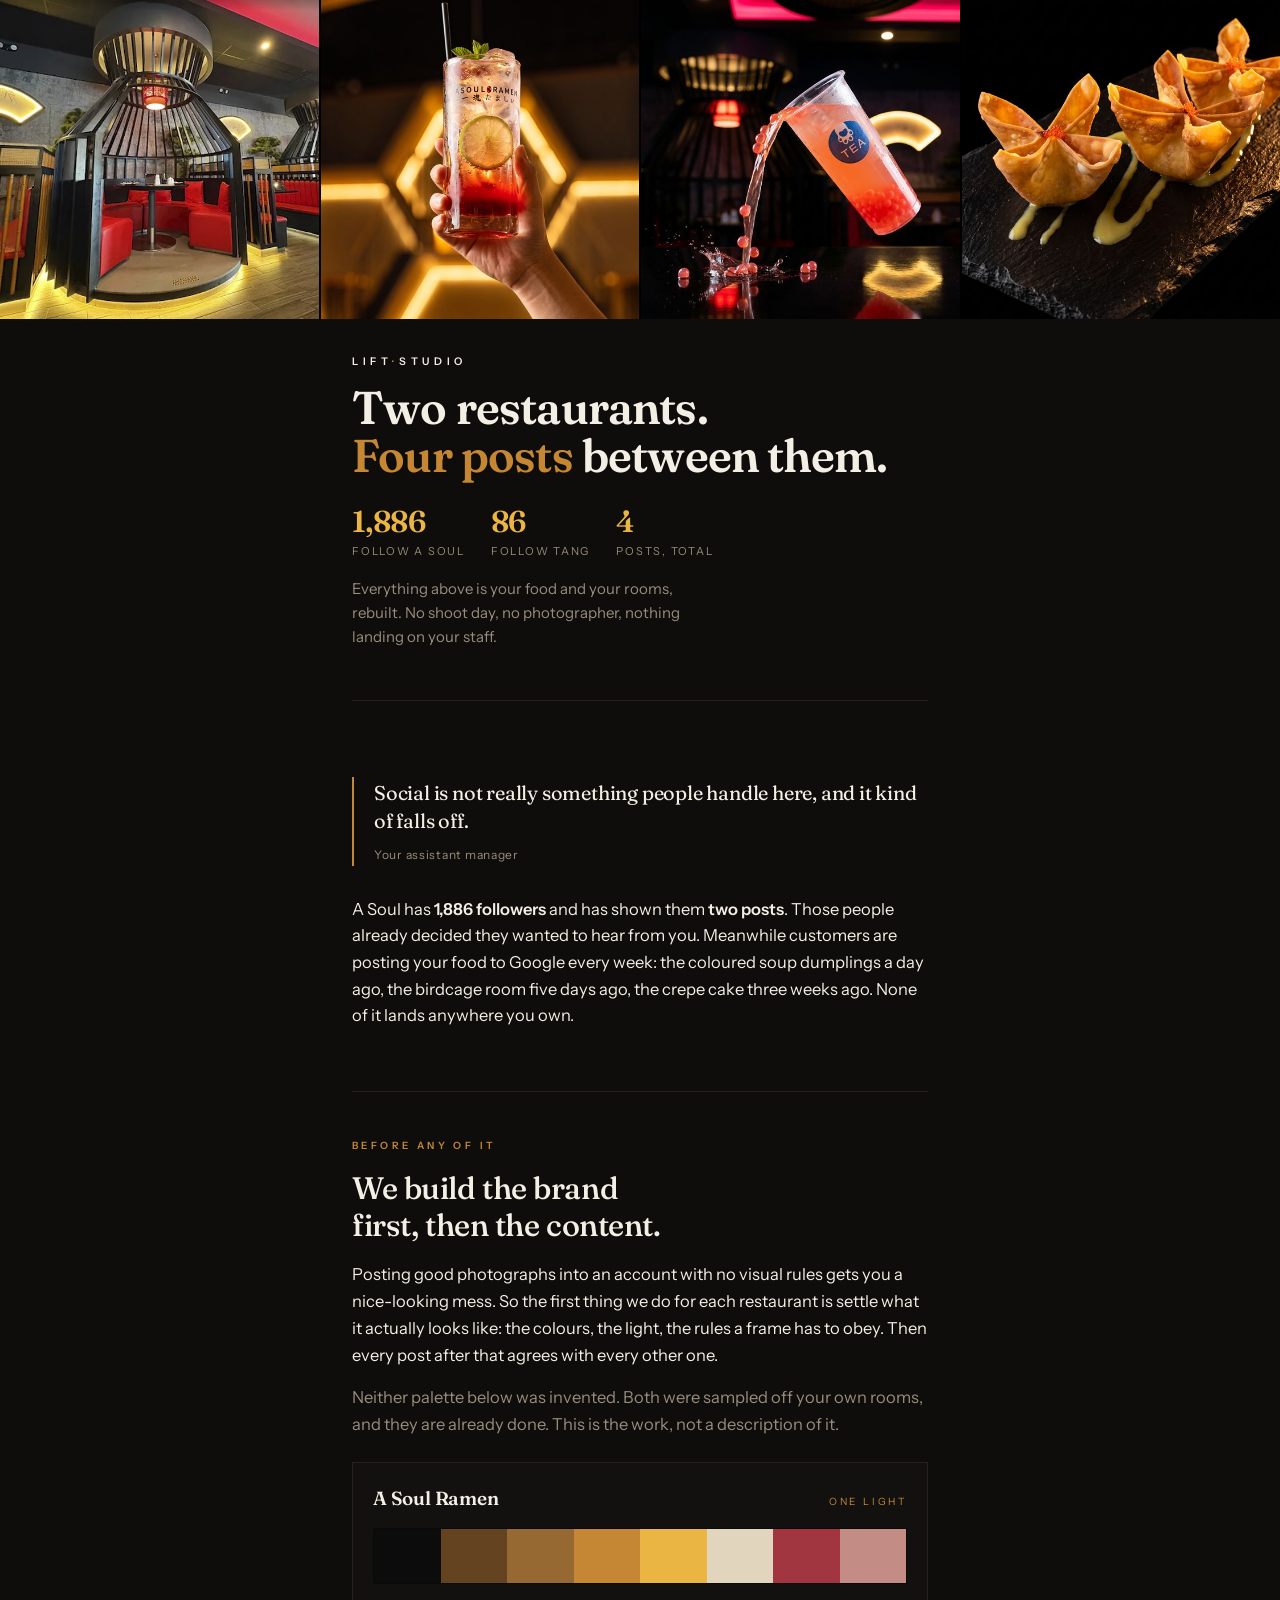
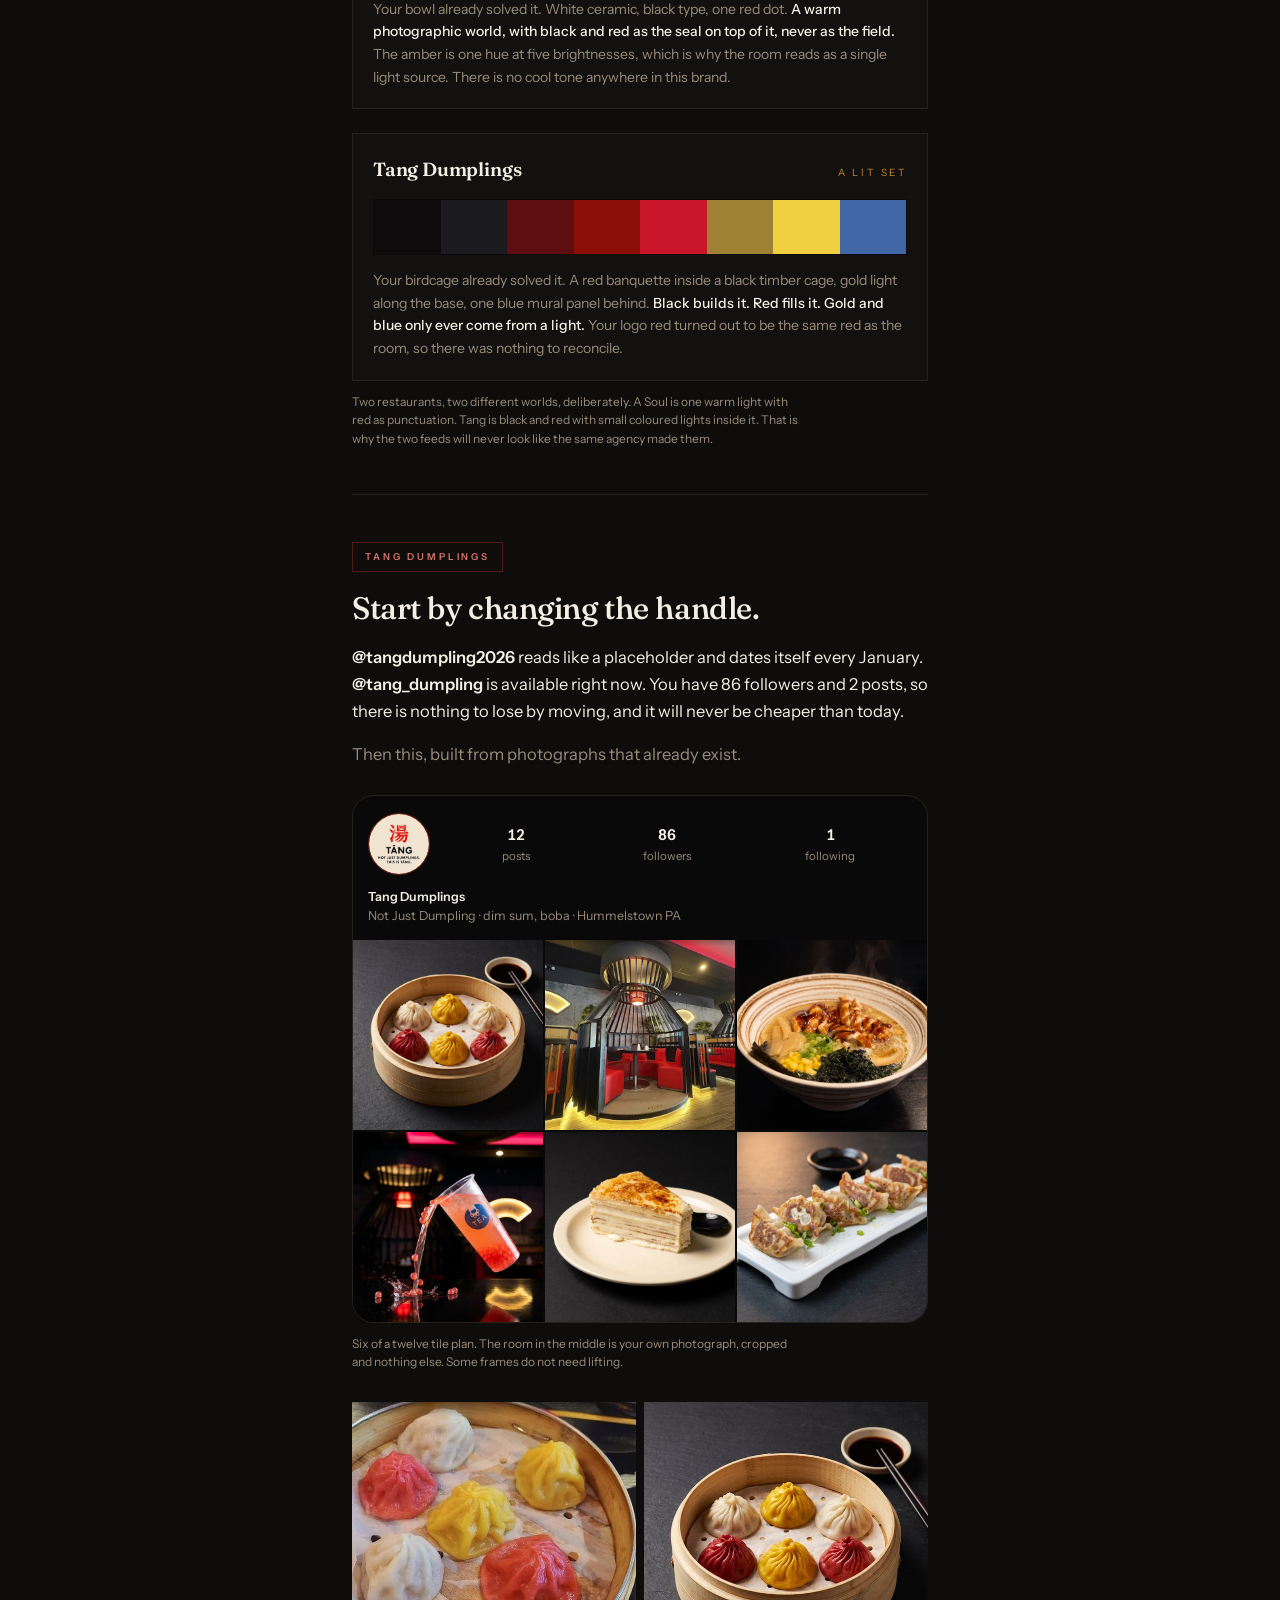
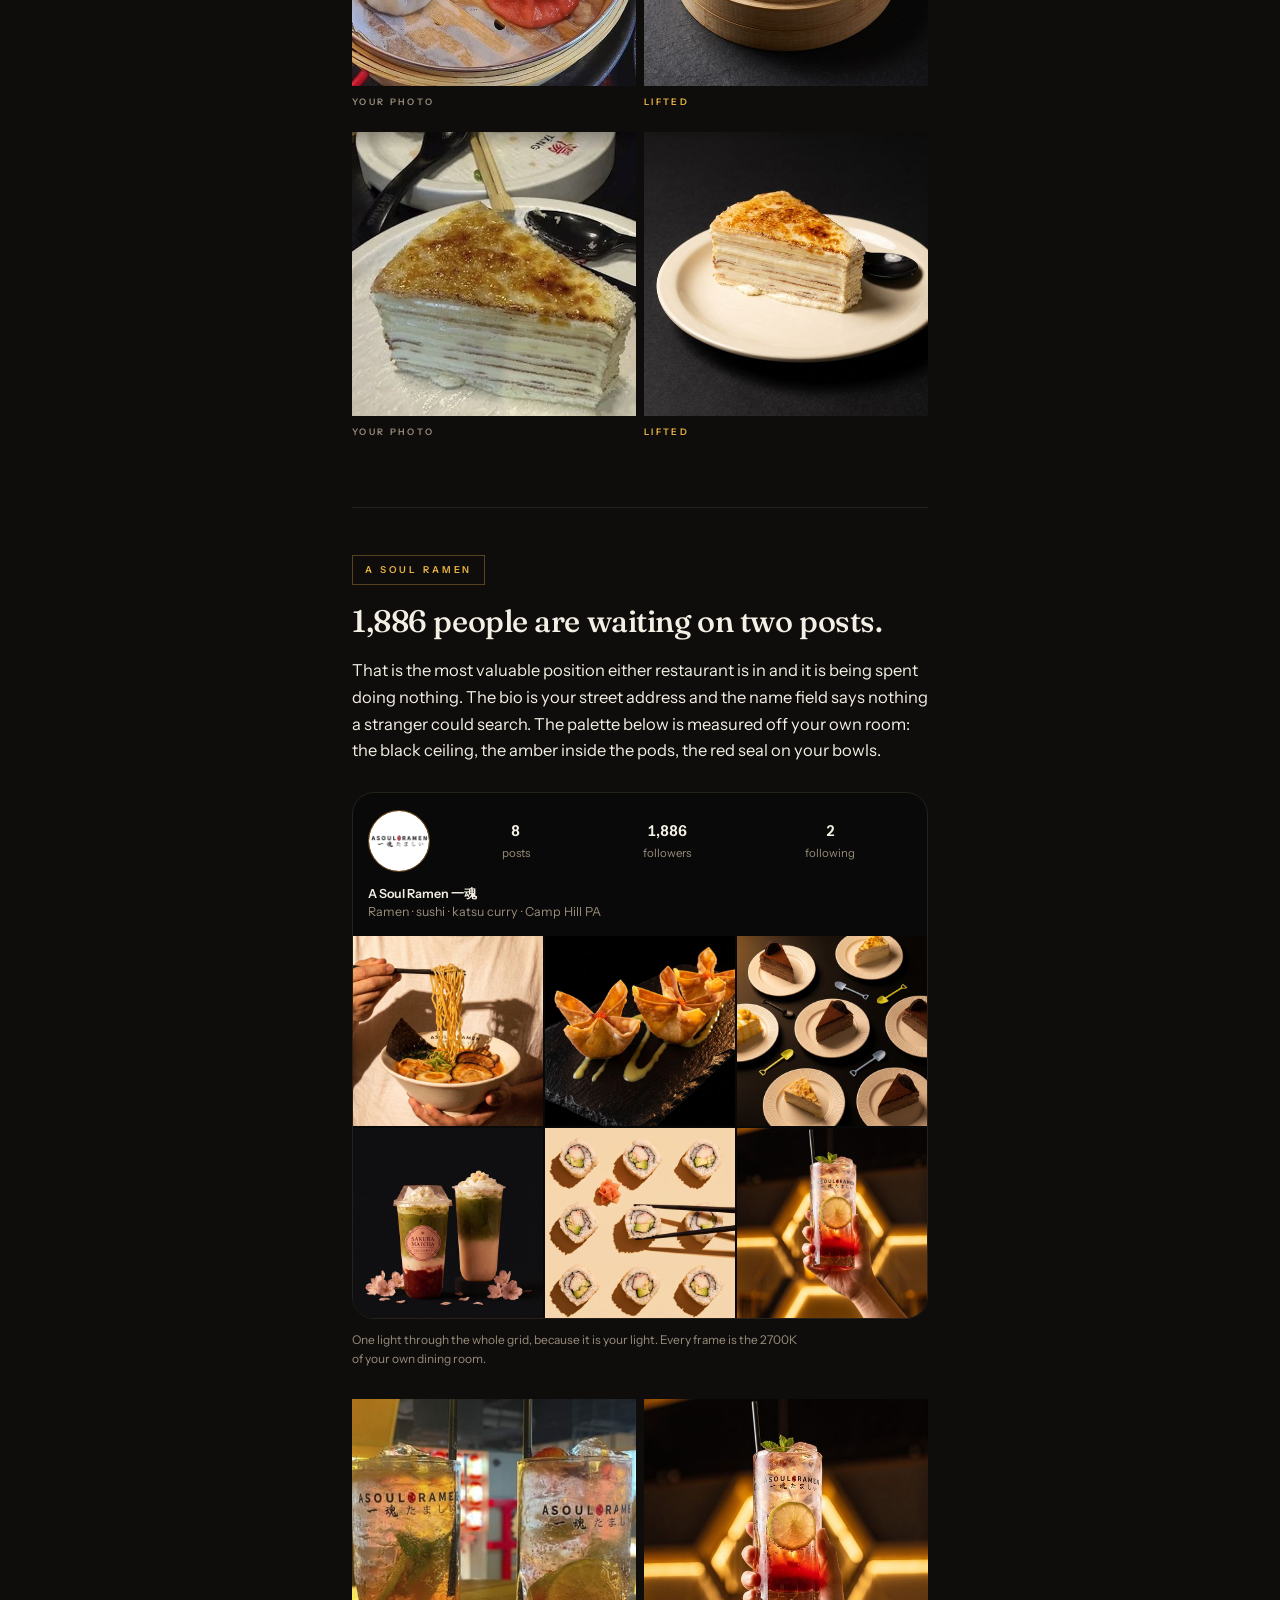
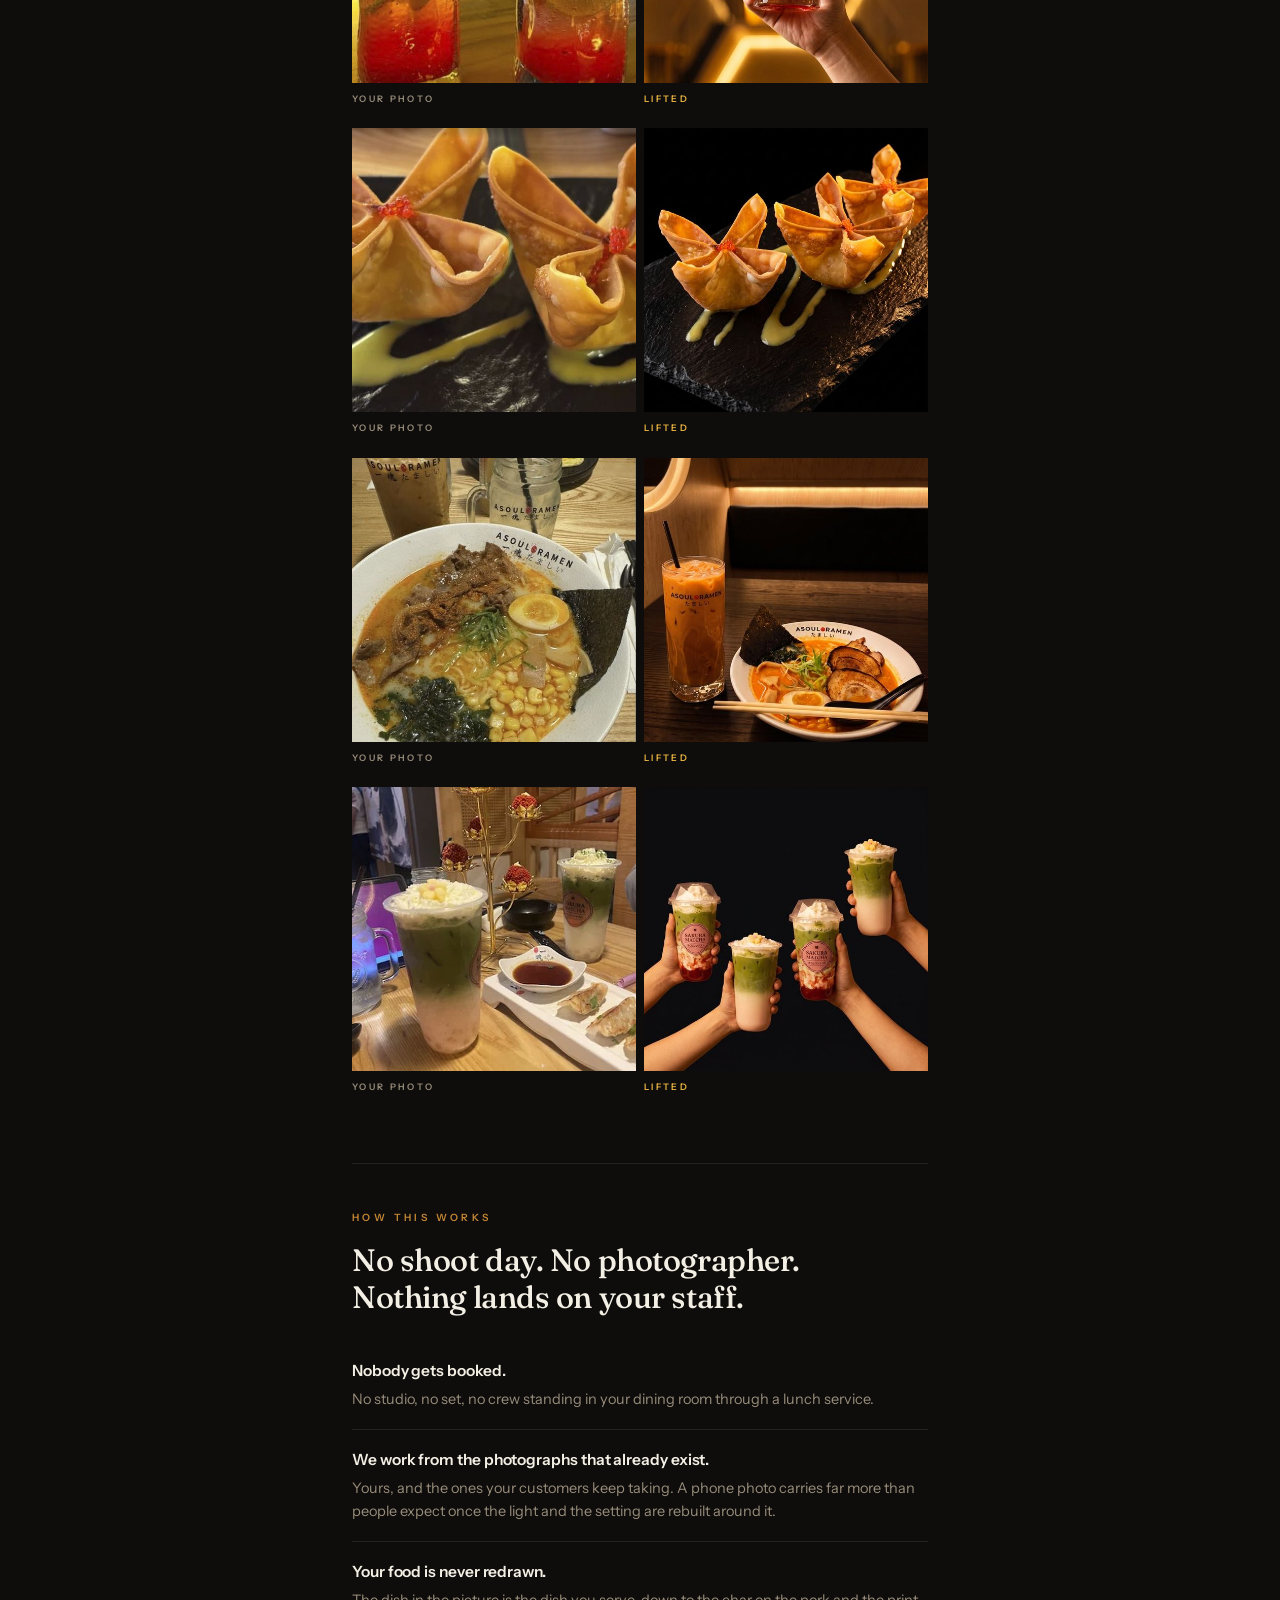
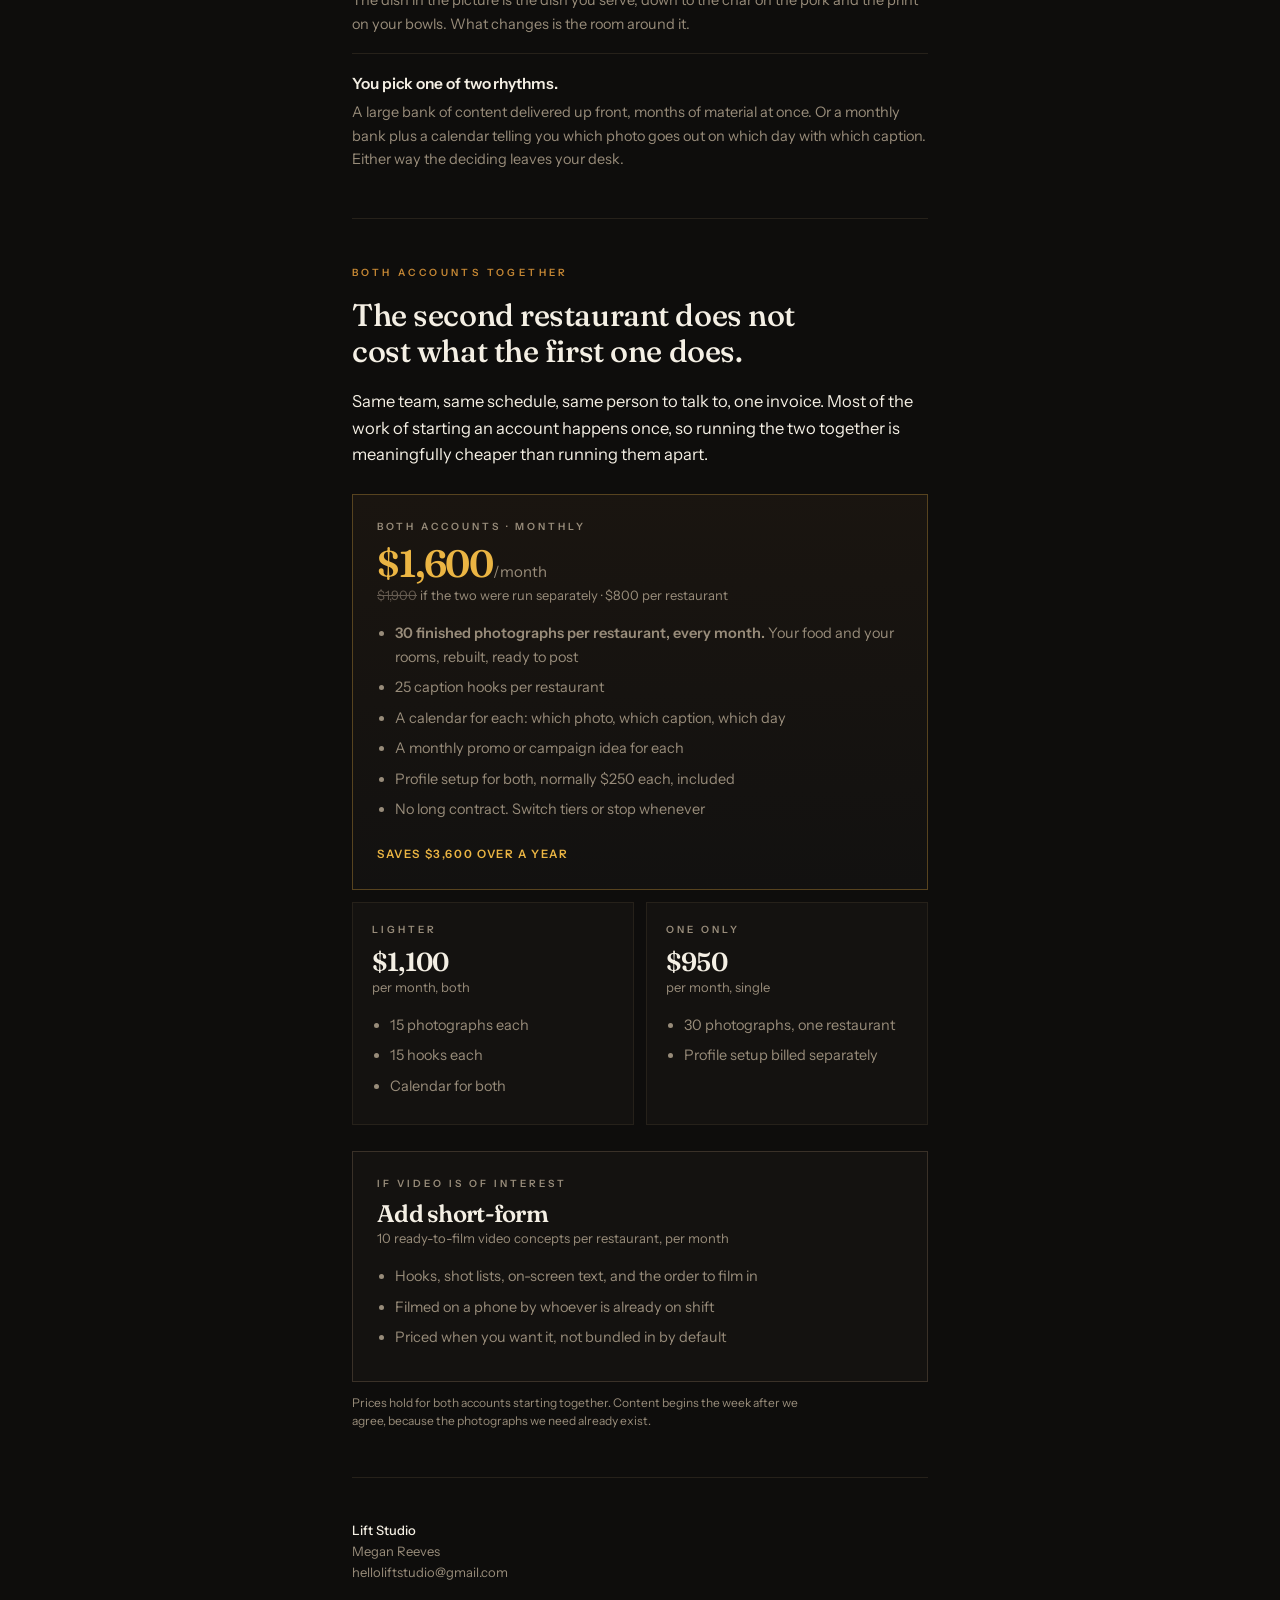
==== site-live/tang-asoul/index.html @ 0016e1ea "Tang + A Soul proposal reconciled: three image defects re-fixed from source, real A Soul lockup, sta" ====
<!doctype html>
<html lang="en">
<head>
<meta charset="utf-8">
<meta name="viewport" content="width=device-width, initial-scale=1">
<meta name="robots" content="noindex, nofollow">
<title>Tang and A Soul</title>
<link rel="preconnect" href="https://fonts.googleapis.com">
<link rel="preconnect" href="https://fonts.gstatic.com" crossorigin>
<link rel="stylesheet" href="https://fonts.googleapis.com/css2?family=Fraunces:opsz,wght,SOFT@9..144,300..800,0..100&family=Instrument+Sans:wght@400;500;600&display=swap">
<style>
  :root{
    --ink:#0E0D0C; --slab:#141210; --paper:#F4EFE4; --mute:#988C7A;
    --amber:#C58734; --seam:#EBB543; --tang:#C0362C; --edge:#26211A;
    --serif:"Fraunces",Georgia,"Times New Roman",serif;
    --sans:"Instrument Sans",-apple-system,BlinkMacSystemFont,"Helvetica Neue",Arial,sans-serif;
  }
  *{box-sizing:border-box}
  body{margin:0;background:var(--ink);color:var(--paper);
       font-family:var(--sans);font-size:16.5px;line-height:1.62;
       -webkit-font-smoothing:antialiased;text-rendering:optimizeLegibility}
  .wrap{max-width:620px;margin:0 auto;padding:0 22px 96px}
  .hero{margin-bottom:0}
  p{margin:0 0 16px;max-width:62ch}
  b{font-weight:600}
  img{display:block;max-width:100%}

  .hero{width:100%;background:#000}
  .hstrip{display:grid;grid-template-columns:repeat(4,1fr);gap:2px}
  .hstrip img{width:100%;aspect-ratio:1;object-fit:cover;display:block}
  @media (max-width:520px){.hstrip{grid-template-columns:repeat(2,1fr)}}
  .hooknums{display:flex;gap:26px;margin:26px 0 4px;flex-wrap:wrap}
  .hooknums div{display:flex;flex-direction:column}
  .hooknums b{font-family:var(--serif);font-weight:600;font-size:30px;letter-spacing:-.02em;
              color:var(--seam);line-height:1;font-variant-numeric:tabular-nums}
  .hooknums span{font-size:11px;letter-spacing:.16em;text-transform:uppercase;color:var(--mute);margin-top:6px}
  .mast{padding:34px 0 34px;border-bottom:1px solid var(--edge)}
  .mark{font-family:var(--sans);font-size:10.5px;font-weight:600;letter-spacing:.44em;
        text-transform:uppercase;color:var(--paper)}
  .mark i{font-style:normal;color:var(--amber)}
  .kicker{margin-top:30px;font-size:10px;font-weight:500;letter-spacing:.34em;
          text-transform:uppercase;color:var(--mute)}
  h1{font-family:var(--serif);font-optical-sizing:auto;font-weight:600;
     font-variation-settings:"SOFT" 28;font-size:clamp(34px,9vw,46px);line-height:1.06;
     letter-spacing:-.018em;margin:14px 0 0;text-wrap:balance}
  h1 em{font-style:normal;color:var(--amber)}
  .mast .sub{margin-top:16px;font-size:15px;color:var(--mute);max-width:34ch}

  section{padding:46px 0;border-bottom:1px solid var(--edge)}
  .eyebrow{font-size:10px;font-weight:600;letter-spacing:.34em;text-transform:uppercase;
           color:var(--amber);margin-bottom:16px}
  h2{font-family:var(--serif);font-optical-sizing:auto;font-weight:500;
     font-variation-settings:"SOFT" 24;font-size:clamp(25px,6.2vw,31px);line-height:1.18;
     letter-spacing:-.014em;margin:0 0 18px;text-wrap:balance}
  h3{font-family:var(--sans);font-size:15.5px;font-weight:600;margin:0 0 4px;letter-spacing:-.005em}
  .lede{color:var(--mute)}

  blockquote{margin:30px 0;padding:2px 0 2px 20px;border-left:2px solid var(--amber);
             font-family:var(--serif);font-weight:400;font-variation-settings:"SOFT" 40;
             font-size:20px;line-height:1.42;letter-spacing:-.01em}
  blockquote cite{display:block;margin-top:11px;font-family:var(--sans);font-style:normal;
                  font-size:12px;letter-spacing:.06em;color:var(--mute)}

  .ladder{margin:28px 0 8px;border-top:1px solid var(--edge)}
  .ladder li{display:flex;gap:16px;padding:12px 0;border-bottom:1px solid var(--edge);font-size:14.5px}
  .ladder{list-style:none;padding:0}
  .ladder time{flex:0 0 82px;color:var(--seam);font-size:12.5px;font-weight:600;letter-spacing:.05em;
               padding-top:3px;font-variant-numeric:tabular-nums}
  .ladder span{color:var(--mute)}
  .ladder span i{font-style:normal;color:var(--paper)}

  .badge{display:inline-block;font-size:9.5px;font-weight:600;letter-spacing:.3em;
         text-transform:uppercase;padding:6px 12px;border:1px solid var(--edge);
         color:var(--mute);margin-bottom:18px}
  .badge.t{border-color:#4E1A16;color:#D9776C}
  .badge.a{border-color:#57431F;color:var(--seam)}

  .phone{margin:28px 0 10px;background:#090909;border:1px solid var(--edge);
         border-radius:22px;overflow:hidden}
  .ph{display:flex;align-items:center;gap:15px;padding:17px 15px 11px}
  .av{width:62px;height:62px;border-radius:50%;flex:0 0 62px;display:flex;align-items:center;
      justify-content:center;font-size:7.5px;font-weight:600;letter-spacing:.14em;text-align:center;
      line-height:1.32;color:#F6EAD2;overflow:hidden}
  .av img{width:100%;height:100%;object-fit:cover;border-radius:50%}
  .av.a{background:radial-gradient(circle at 34% 28%,#C58734,#3A2510 76%);border:1px solid #6B4A22}
  .av.t{background:radial-gradient(circle at 34% 28%,#C0362C,#380C08 76%);border:1px solid #6D2019}
  .st{display:flex;flex:1;justify-content:space-around;text-align:center;font-size:11.5px;color:var(--mute)}
  .st b{display:block;color:var(--paper);font-size:15px;font-weight:600;font-variant-numeric:tabular-nums}
  .st .q{color:#4B4237}
  .phb{padding:2px 15px 15px;font-size:12.5px;line-height:1.46}
  .phb .n{font-weight:600}
  .phb .t{color:var(--mute)}
  .g{display:grid;grid-template-columns:repeat(3,1fr);gap:2px;background:#090909}
  .g img{width:100%;aspect-ratio:1;object-fit:cover}
  .cap{font-size:12px;color:var(--mute);margin:12px 0 0;line-height:1.55;max-width:56ch}

  .ba{margin:30px 0 4px}
  .ba .row{display:grid;grid-template-columns:1fr 1fr;gap:8px}
  .ba .row img{width:100%;aspect-ratio:1;object-fit:cover;background:#000}
  .ba .lbl{display:grid;grid-template-columns:1fr 1fr;gap:8px;margin:9px 0 22px}
  .ba .lbl span{font-size:9px;font-weight:600;letter-spacing:.26em;text-transform:uppercase;color:var(--mute)}
  .ba .lbl span.aft{color:var(--seam)}

  .how{list-style:none;padding:0;margin:26px 0 0}
  .how li{padding:17px 0;border-bottom:1px solid var(--edge)}
  .how li:last-child{border-bottom:0;padding-bottom:0}
  .how p{margin:5px 0 0;color:var(--mute);font-size:14.5px}

  .price{border:1px solid var(--edge);padding:24px;margin-top:26px;background:var(--slab)}
  .price.hero{border-color:#57431F;background:linear-gradient(178deg,#1A1510,#121110)}
  .price .nm{font-size:10px;font-weight:600;letter-spacing:.3em;text-transform:uppercase;color:var(--mute)}
  .price .amt{font-family:var(--serif);font-weight:600;font-variation-settings:"SOFT" 20;
              font-size:38px;letter-spacing:-.03em;margin:10px 0 2px;line-height:1;
              font-variant-numeric:tabular-nums}
  .price.hero .amt{color:var(--seam)}
  .price .amt small{font-family:var(--sans);font-size:15px;font-weight:400;color:var(--mute);letter-spacing:0}
  .price .per{font-size:13px;color:var(--mute);margin-bottom:16px}
  .price ul{margin:0;padding-left:18px;font-size:14.5px;color:var(--mute)}
  .price li{margin-bottom:7px}
  .strike{color:#665C51;text-decoration:line-through}
  .save{display:inline-block;margin-top:16px;font-size:11.5px;font-weight:600;
         letter-spacing:.14em;color:var(--seam)}
  .two{display:grid;grid-template-columns:1fr 1fr;gap:12px;margin-top:12px}
  .two .price{margin-top:0;padding:19px}
  .two .amt{font-size:26px}

  .kitcard{margin:24px 0 0;border:1px solid var(--edge);background:#121110;padding:20px}
  .kh{display:flex;justify-content:space-between;align-items:baseline;margin-bottom:14px}
  .kh b{font-family:var(--serif);font-weight:600;font-size:19px;letter-spacing:-.01em}
  .kh span{font-size:10px;letter-spacing:.28em;text-transform:uppercase;color:var(--amber)}
  .swatch{display:flex;height:56px;border:1px solid #0a0a0a}
  .swatch div{flex:1}
  .kt{font-size:14px;color:var(--mute);margin:14px 0 0}
  .kt b{color:var(--paper);font-weight:500}
  .foot{padding:42px 0 0;font-size:13px;color:var(--mute)}
  .foot b{color:var(--paper);font-weight:500}
  a{color:var(--seam)}
  a:focus-visible{outline:2px solid var(--seam);outline-offset:3px}
  @media (max-width:400px){.two{grid-template-columns:1fr}}
</style>
</head>
<body>

<div class="hero">
  <div class="hstrip">
    <img alt="Tang's dining room" src="[data-uri]"><img alt="A drink raised in A Soul's pod hall" src="[data-uri]">
    <img alt="Tang boba pour" src="[data-uri]"><img alt="A Soul's fried flower wontons" src="[data-uri]">
  </div>
</div>

<div class="wrap">

<header class="mast">
  <div class="mark">LIFT<i>&#183;</i>STUDIO</div>
  <h1>Two restaurants.<br><em>Four posts</em> between them.</h1>
  <div class="hooknums">
    <div><b>1,886</b><span>follow A Soul</span></div>
    <div><b>86</b><span>follow Tang</span></div>
    <div><b>4</b><span>posts, total</span></div>
  </div>
  <p class="sub">Everything above is your food and your rooms, rebuilt. No shoot day, no photographer,
  nothing landing on your staff.</p>
</header>

<section>
  <blockquote>Social is not really something people handle here, and it kind of falls off.
    <cite>Your assistant manager</cite></blockquote>
  <p>A Soul has <b>1,886 followers</b> and has shown them <b>two posts</b>. Those people already
  decided they wanted to hear from you. Meanwhile customers are posting your food to Google every
  week: the coloured soup dumplings a day ago, the birdcage room five days ago, the crepe cake three
  weeks ago. None of it lands anywhere you own.</p>
</section>

<section class="kit">
  <div class="eyebrow">Before any of it</div>
  <h2>We build the brand first, then the content.</h2>
  <p>Posting good photographs into an account with no visual rules gets you a nice-looking mess.
  So the first thing we do for each restaurant is settle what it actually looks like: the colours, the
  light, the rules a frame has to obey. Then every post after that agrees with every other one.</p>
  <p class="lede">Neither palette below was invented. Both were sampled off your own rooms, and they
  are already done. This is the work, not a description of it.</p>

  <div class="kitcard">
    <div class="kh"><b>A Soul Ramen</b><span>one light</span></div>
    <div class="swatch">
      <div style="background:#0C0C0D"></div><div style="background:#634320"></div>
      <div style="background:#966933"></div><div style="background:#C58734"></div>
      <div style="background:#EBB543"></div><div style="background:#E2D5BE"></div>
      <div style="background:#A23640"></div><div style="background:#C38C84"></div>
    </div>
    <p class="kt">Your bowl already solved it. White ceramic, black type, one red dot.
    <b>A warm photographic world, with black and red as the seal on top of it, never as the field.</b>
    The amber is one hue at five brightnesses, which is why the room reads as a single light source.
    There is no cool tone anywhere in this brand.</p>
  </div>

  <div class="kitcard">
    <div class="kh"><b>Tang Dumplings</b><span>a lit set</span></div>
    <div class="swatch">
      <div style="background:#0D0B0B"></div><div style="background:#1C1B1F"></div>
      <div style="background:#5E0D11"></div><div style="background:#8B0F07"></div>
      <div style="background:#C9162B"></div><div style="background:#9E8135"></div>
      <div style="background:#F0CF40"></div><div style="background:#4066A5"></div>
    </div>
    <p class="kt">Your birdcage already solved it. A red banquette inside a black timber cage, gold
    light along the base, one blue mural panel behind.
    <b>Black builds it. Red fills it. Gold and blue only ever come from a light.</b>
    Your logo red turned out to be the same red as the room, so there was nothing to reconcile.</p>
  </div>

  <p class="cap">Two restaurants, two different worlds, deliberately. A Soul is one warm light with red
  as punctuation. Tang is black and red with small coloured lights inside it. That is why the two feeds
  will never look like the same agency made them.</p>
</section>

<section>
  <span class="badge t">Tang Dumplings</span>
  <h2>Start by changing the handle.</h2>
  <p><b>@tangdumpling2026</b> reads like a placeholder and dates itself every January.
  <b>@tang_dumpling</b> is available right now. You have 86 followers and 2 posts, so there is nothing
  to lose by moving, and it will never be cheaper than today.</p>
  <p class="lede">Then this, built from photographs that already exist.</p>

  <div class="phone">
    <div class="ph">
      <div class="av t"><img alt="Tang Dumplings logo" src="[data-uri]"></div>
      <div class="st"><div><b>12</b>posts</div><div><b>86</b>followers</div><div><b>1</b>following</div></div>
    </div>
    <div class="phb"><div class="n">Tang Dumplings</div>
      <div class="t">Not Just Dumpling &#183; dim sum, boba &#183; Hummelstown PA</div></div>
    <div class="g">
      <img alt="Dumplings" src="[data-uri]"><img alt="The dining room" src="[data-uri]"><img alt="Ramen with steam" src="[data-uri]">
      <img alt="Boba pour" src="[data-uri]"><img alt="Crepe cake" src="[data-uri]"><img alt="Potstickers" src="[data-uri]">
    </div>
  </div>
  <p class="cap">Six of a twelve tile plan. The room in the middle is your own photograph, cropped and
  nothing else. Some frames do not need lifting.</p>

  <div class="ba">
    <div class="row"><img alt="Customer photo of dumplings" src="[data-uri]"><img alt="The same dumplings restaged" src="[data-uri]"></div>
    <div class="lbl"><span>Your photo</span><span class="aft">Lifted</span></div>
    <div class="row"><img alt="Customer photo of the crepe cake" src="[data-uri]"><img alt="The same crepe cake restaged" src="[data-uri]"></div>
    <div class="lbl"><span>Your photo</span><span class="aft">Lifted</span></div>
  </div>
</section>

<section>
  <span class="badge a">A Soul Ramen</span>
  <h2>1,886 people are waiting on two posts.</h2>
  <p>That is the most valuable position either restaurant is in and it is being spent doing nothing.
  The bio is your street address and the name field says nothing a stranger could search. The palette
  below is measured off your own room: the black ceiling, the amber inside the pods, the red seal on
  your bowls.</p>

  <div class="phone">
    <div class="ph">
      <div class="av a"><img alt="A Soul Ramen wordmark" src="[data-uri]"></div>
      <div class="st"><div><b>8</b>posts</div><div><b>1,886</b>followers</div><div><b>2</b>following</div></div>
    </div>
    <div class="phb"><div class="n">A Soul Ramen &#19968;&#39746;</div>
      <div class="t">Ramen &#183; sushi &#183; katsu curry &#183; Camp Hill PA</div></div>
    <div class="g">
      <img alt="Noodle pull" src="[data-uri]"><img alt="Fried flower wontons" src="[data-uri]"><img alt="Desserts" src="[data-uri]">
      <img alt="Drinks lineup" src="[data-uri]"><img alt="California rolls" src="[data-uri]"><img alt="A drink raised in the pod hall" src="[data-uri]">
    </div>
  </div>
  <p class="cap">One light through the whole grid, because it is your light. Every frame is the 2700K
  of your own dining room.</p>

  <div class="ba">
    <div class="row"><img alt="Customer photo of two drinks" src="[data-uri]"><img alt="One drink restaged in the pod hall" src="[data-uri]"></div>
    <div class="lbl"><span>Your photo</span><span class="aft">Lifted</span></div>
    <div class="row"><img alt="Photo of the fried wontons" src="[data-uri]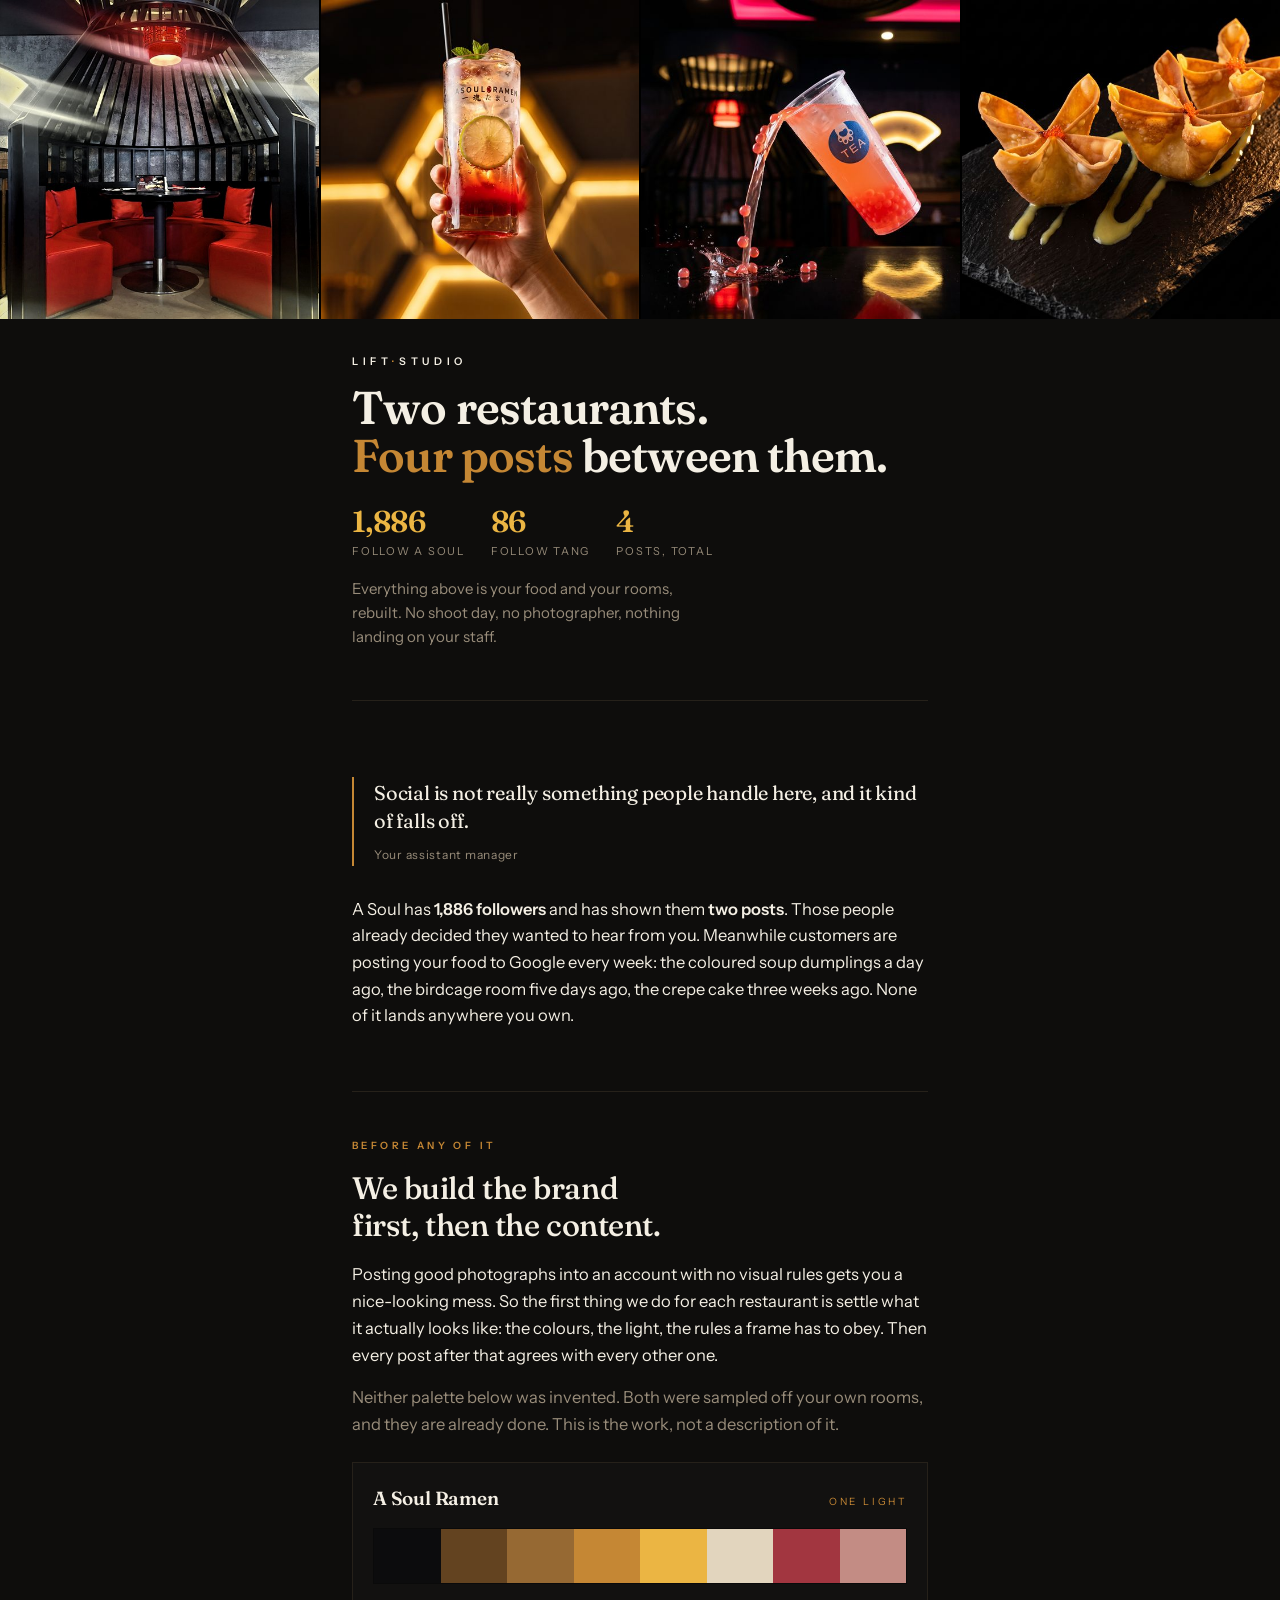
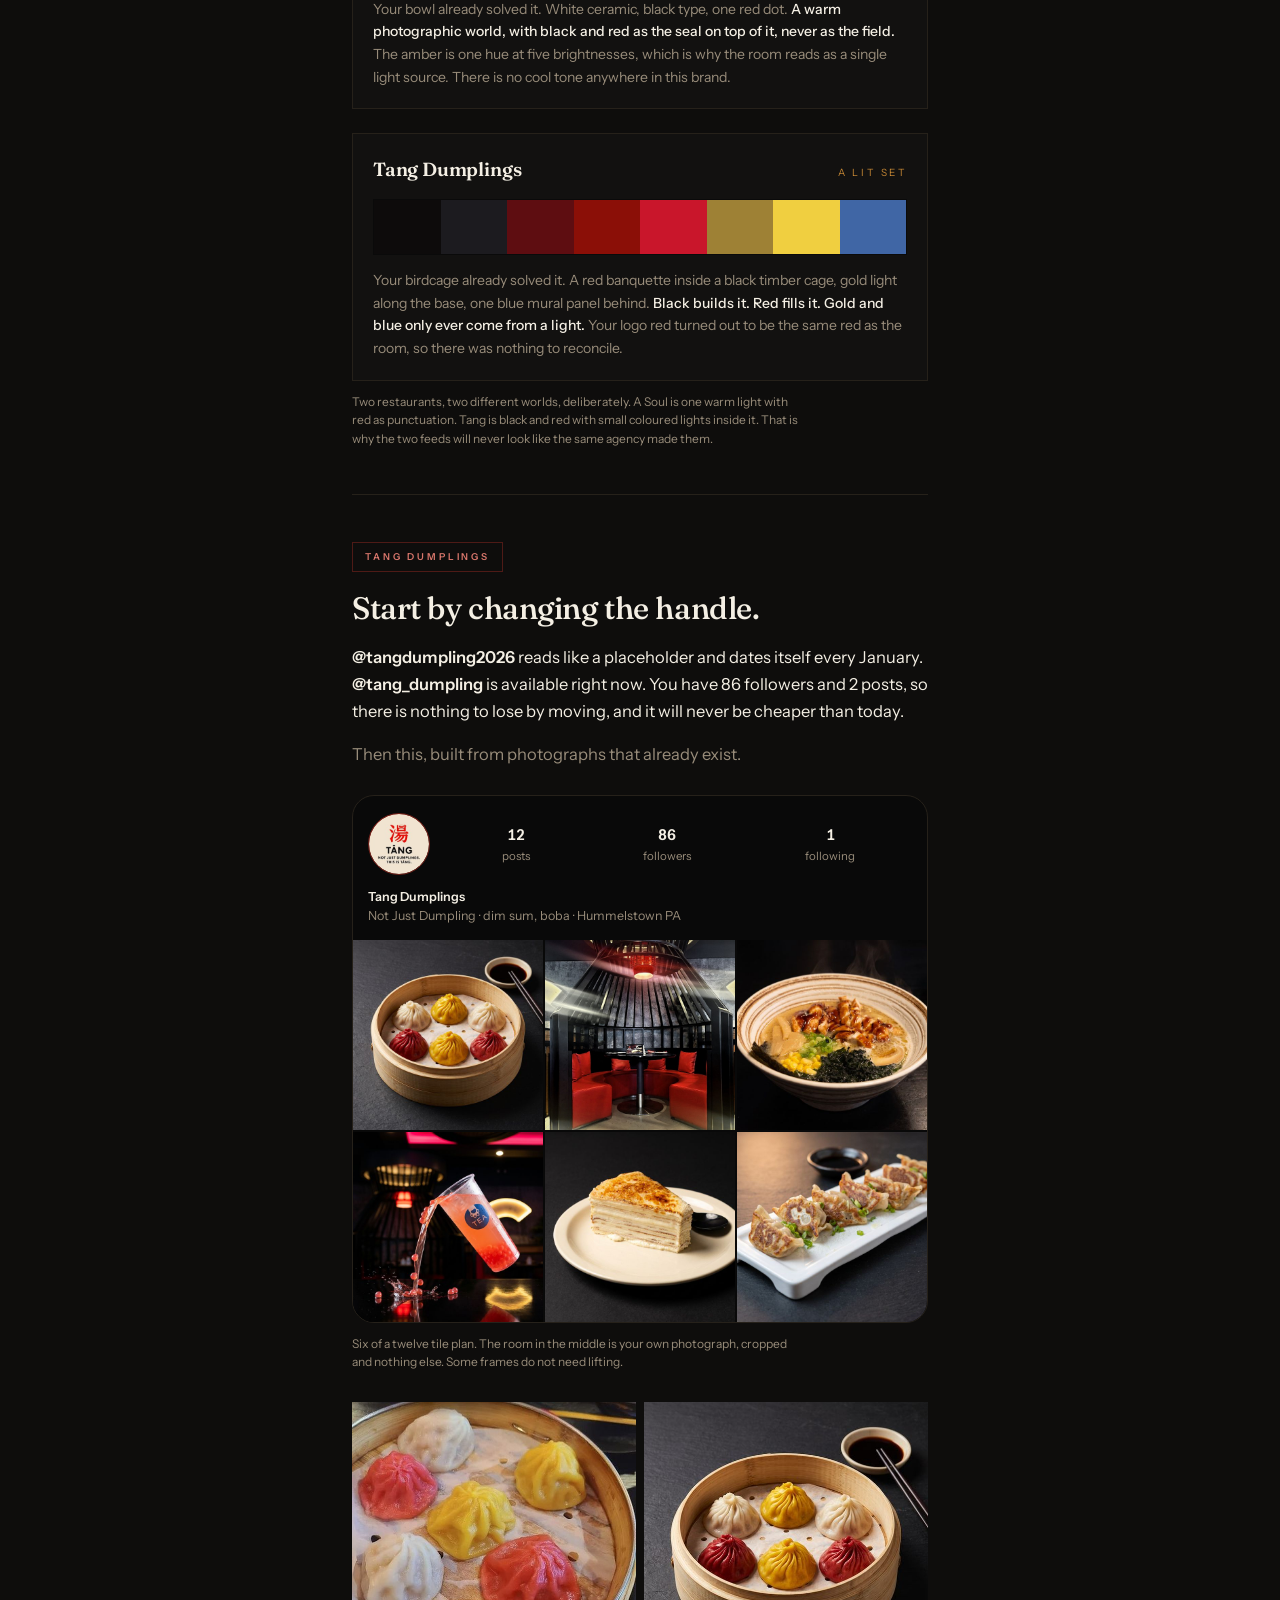
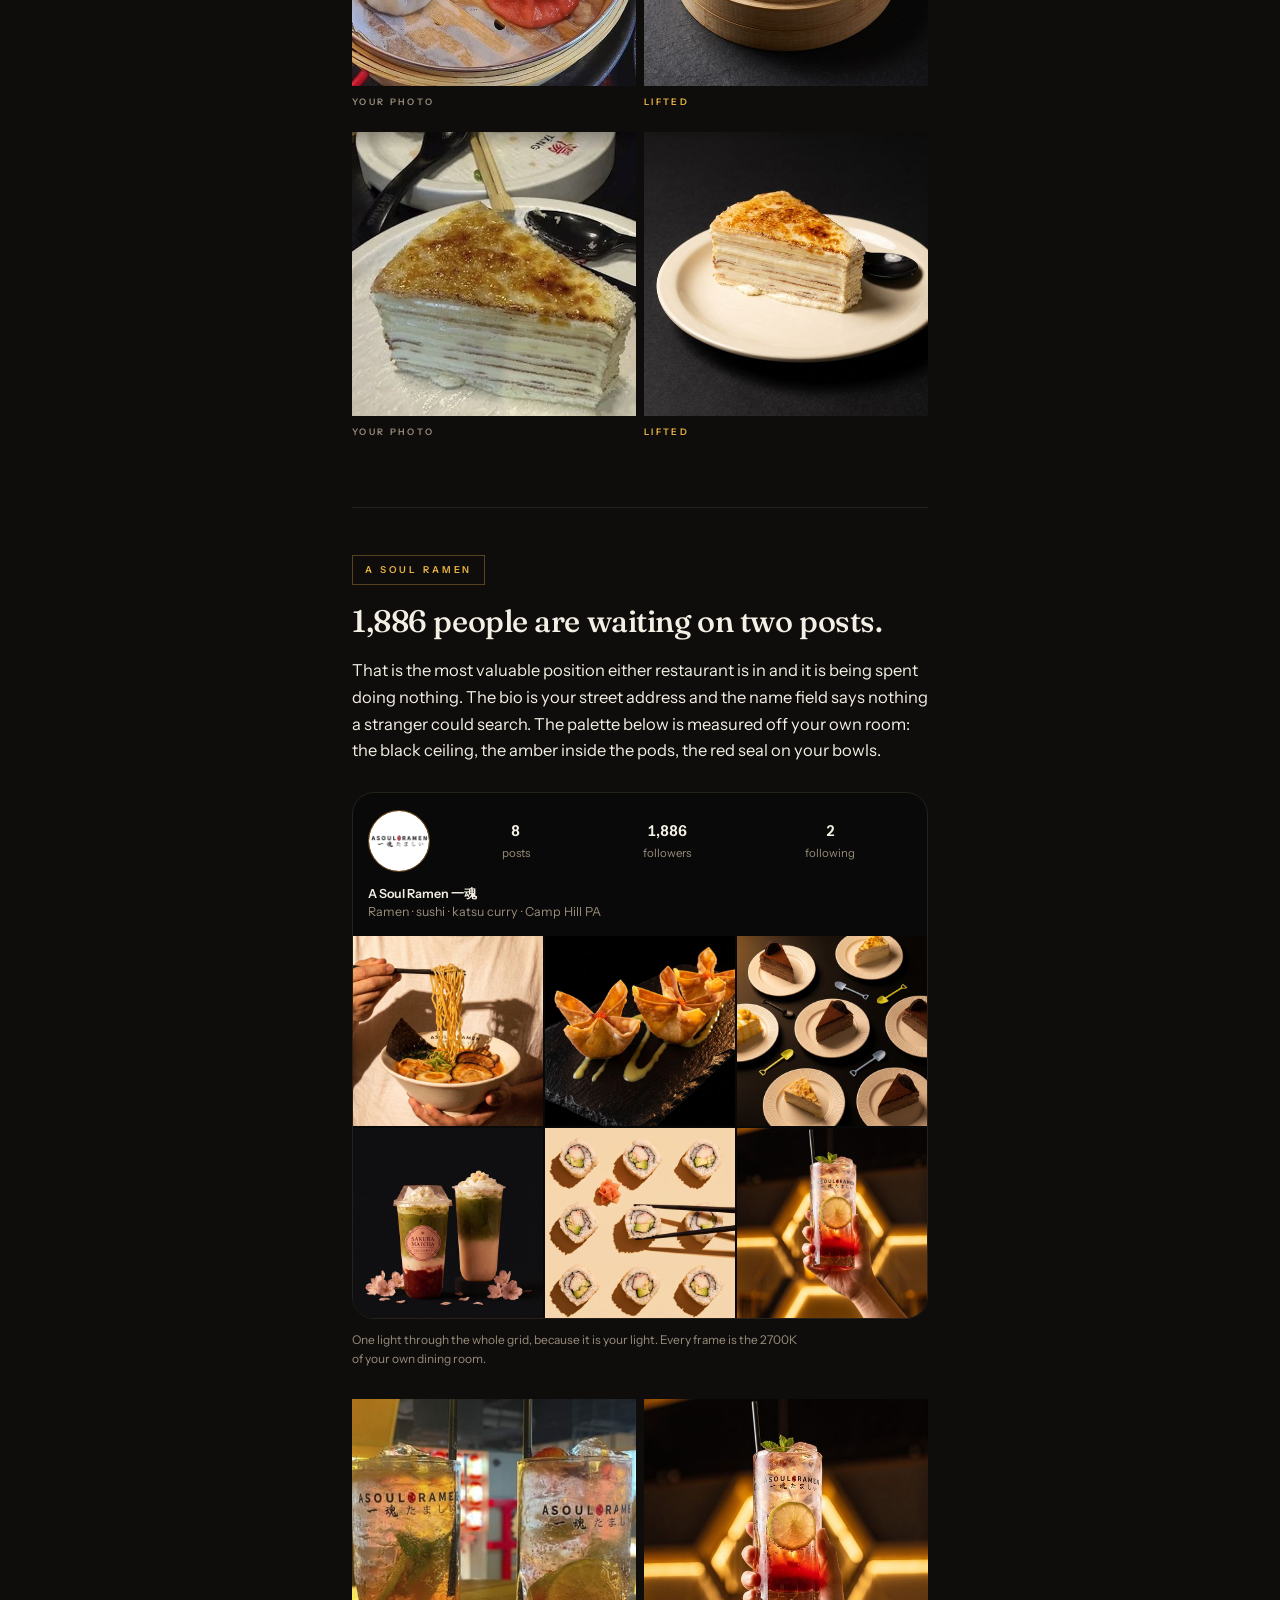
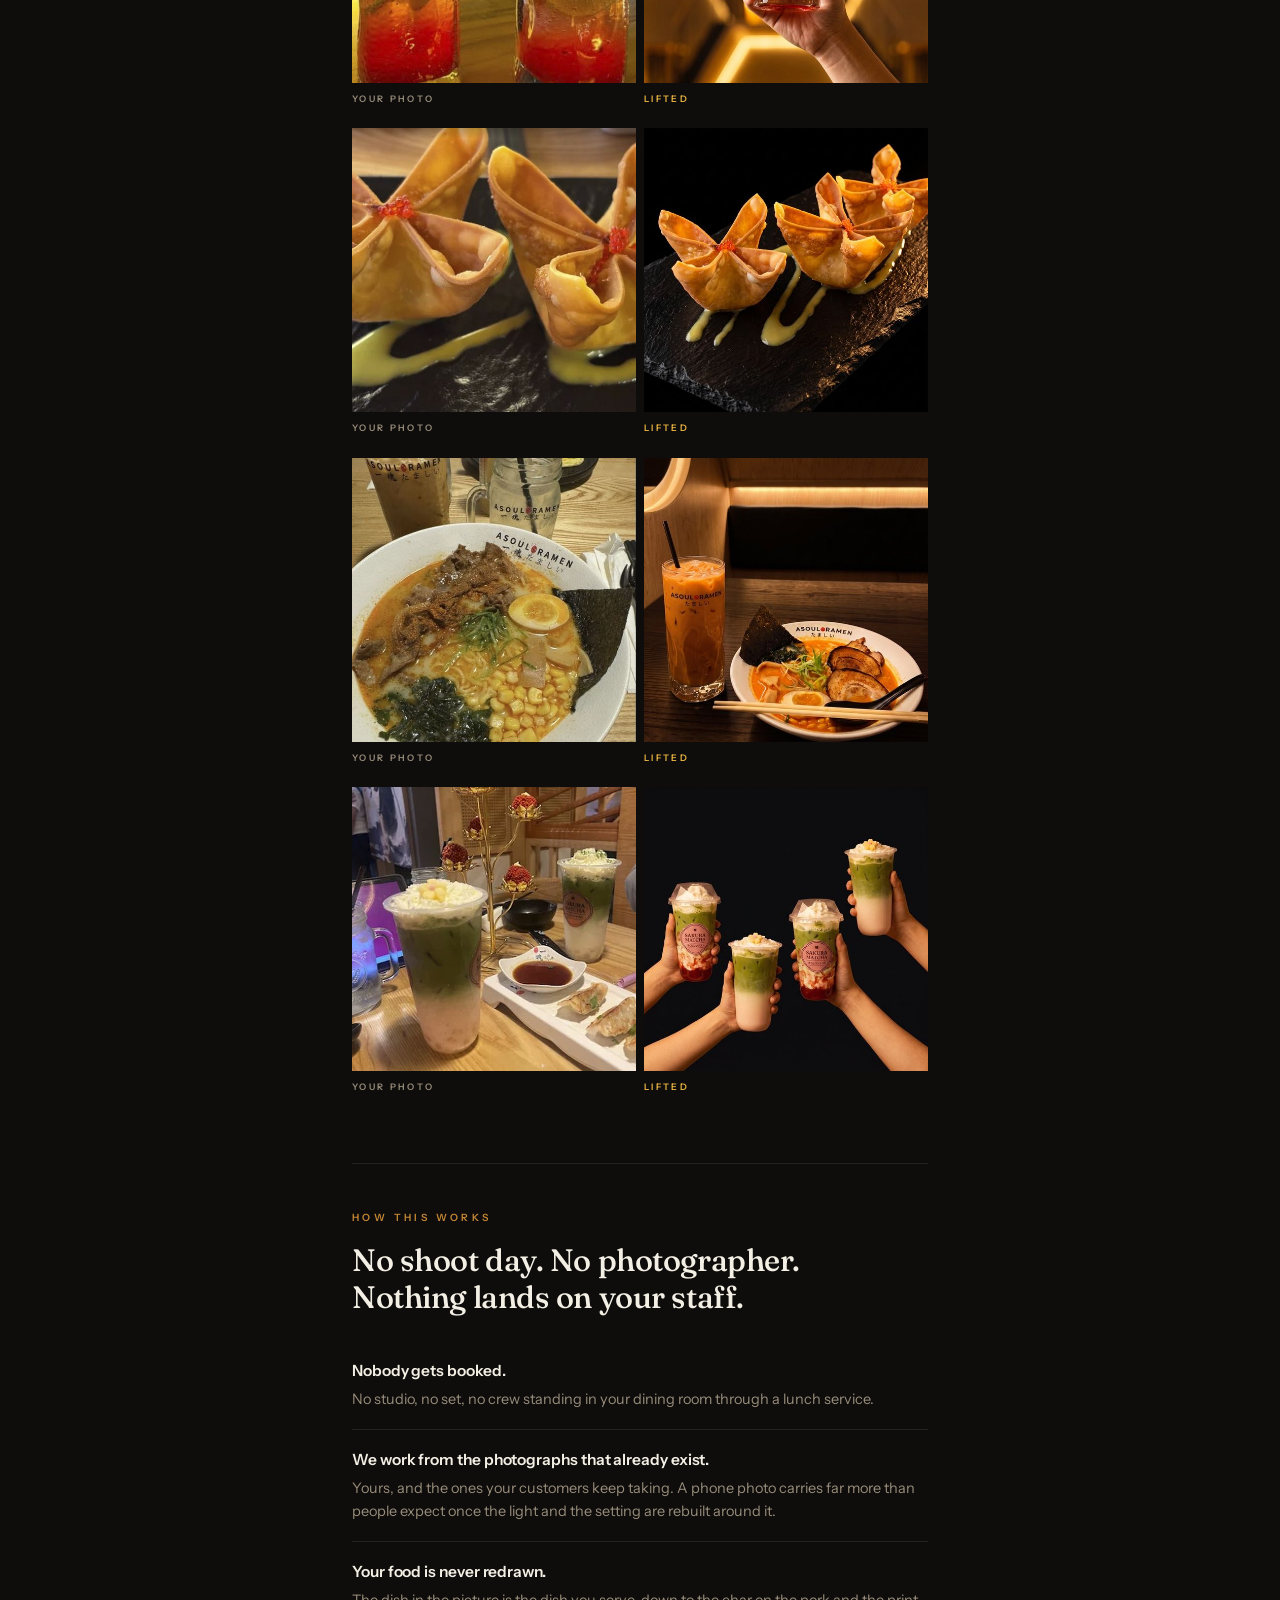
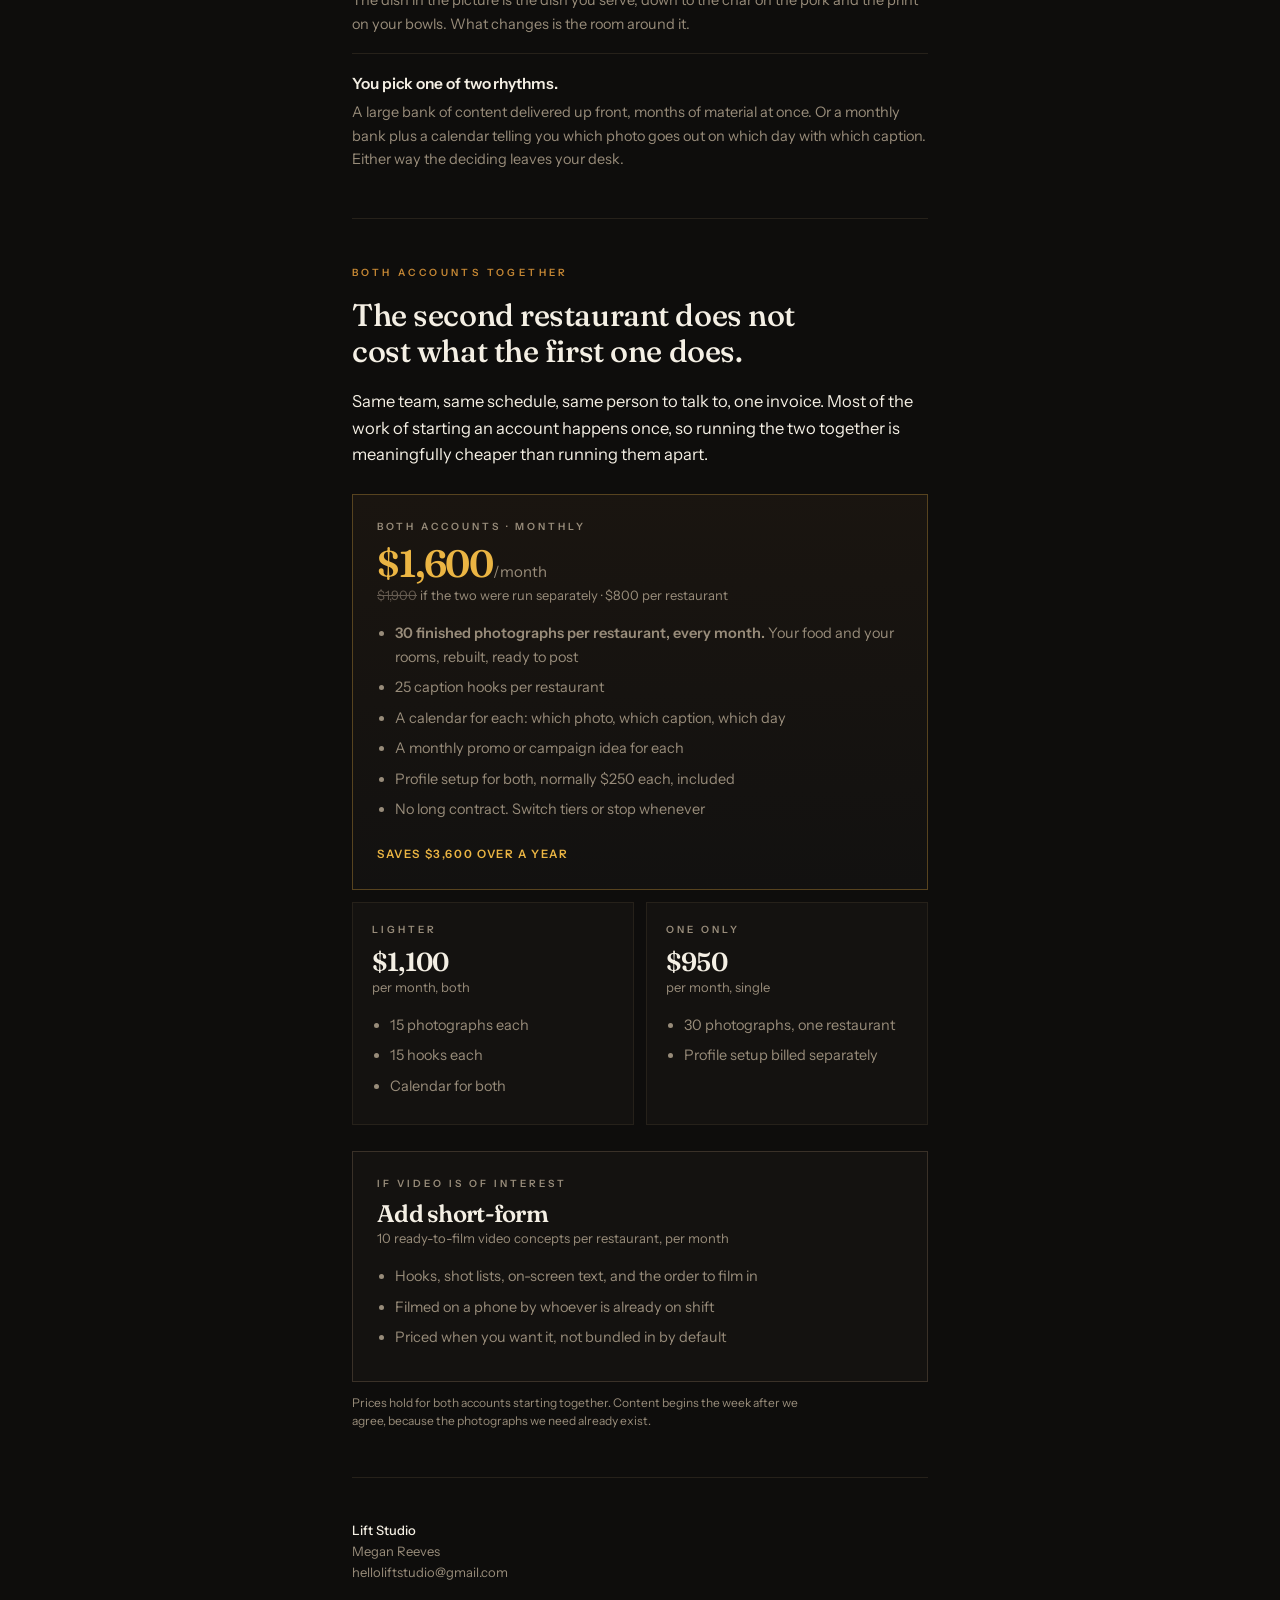
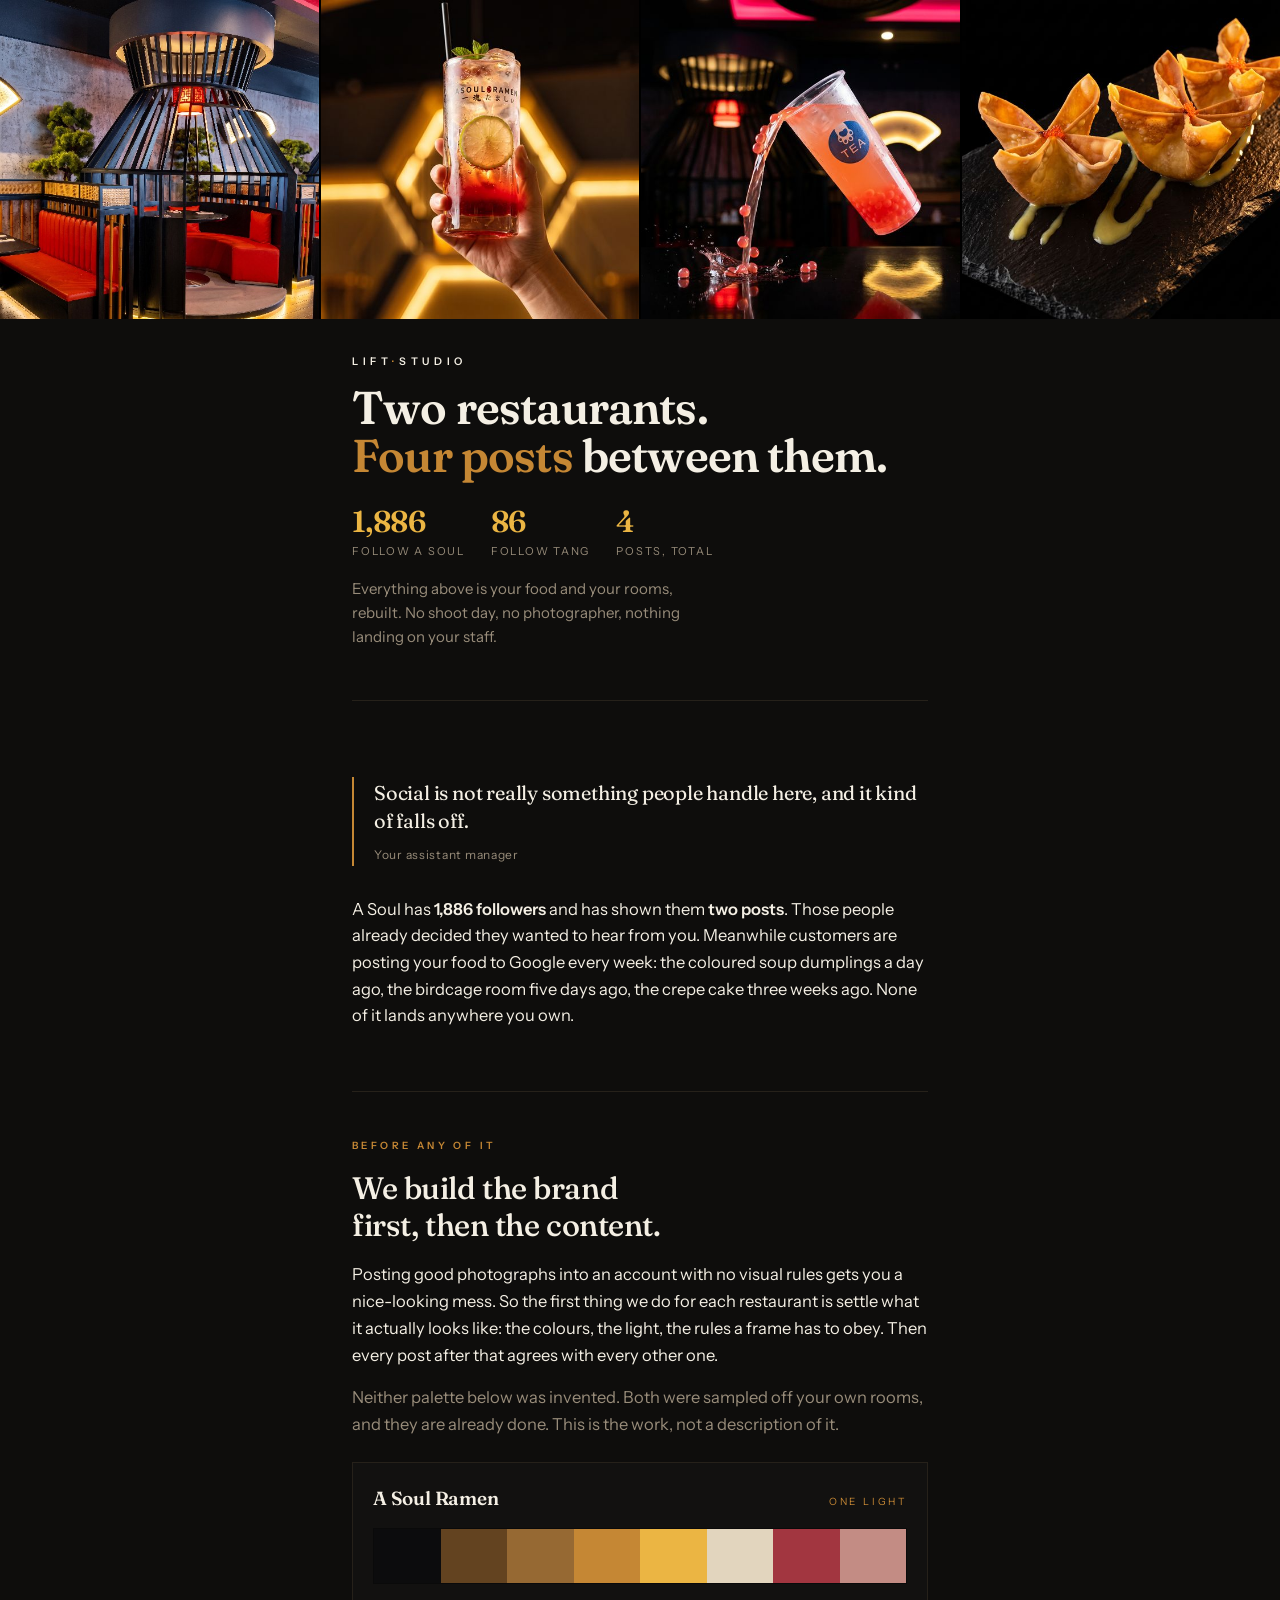
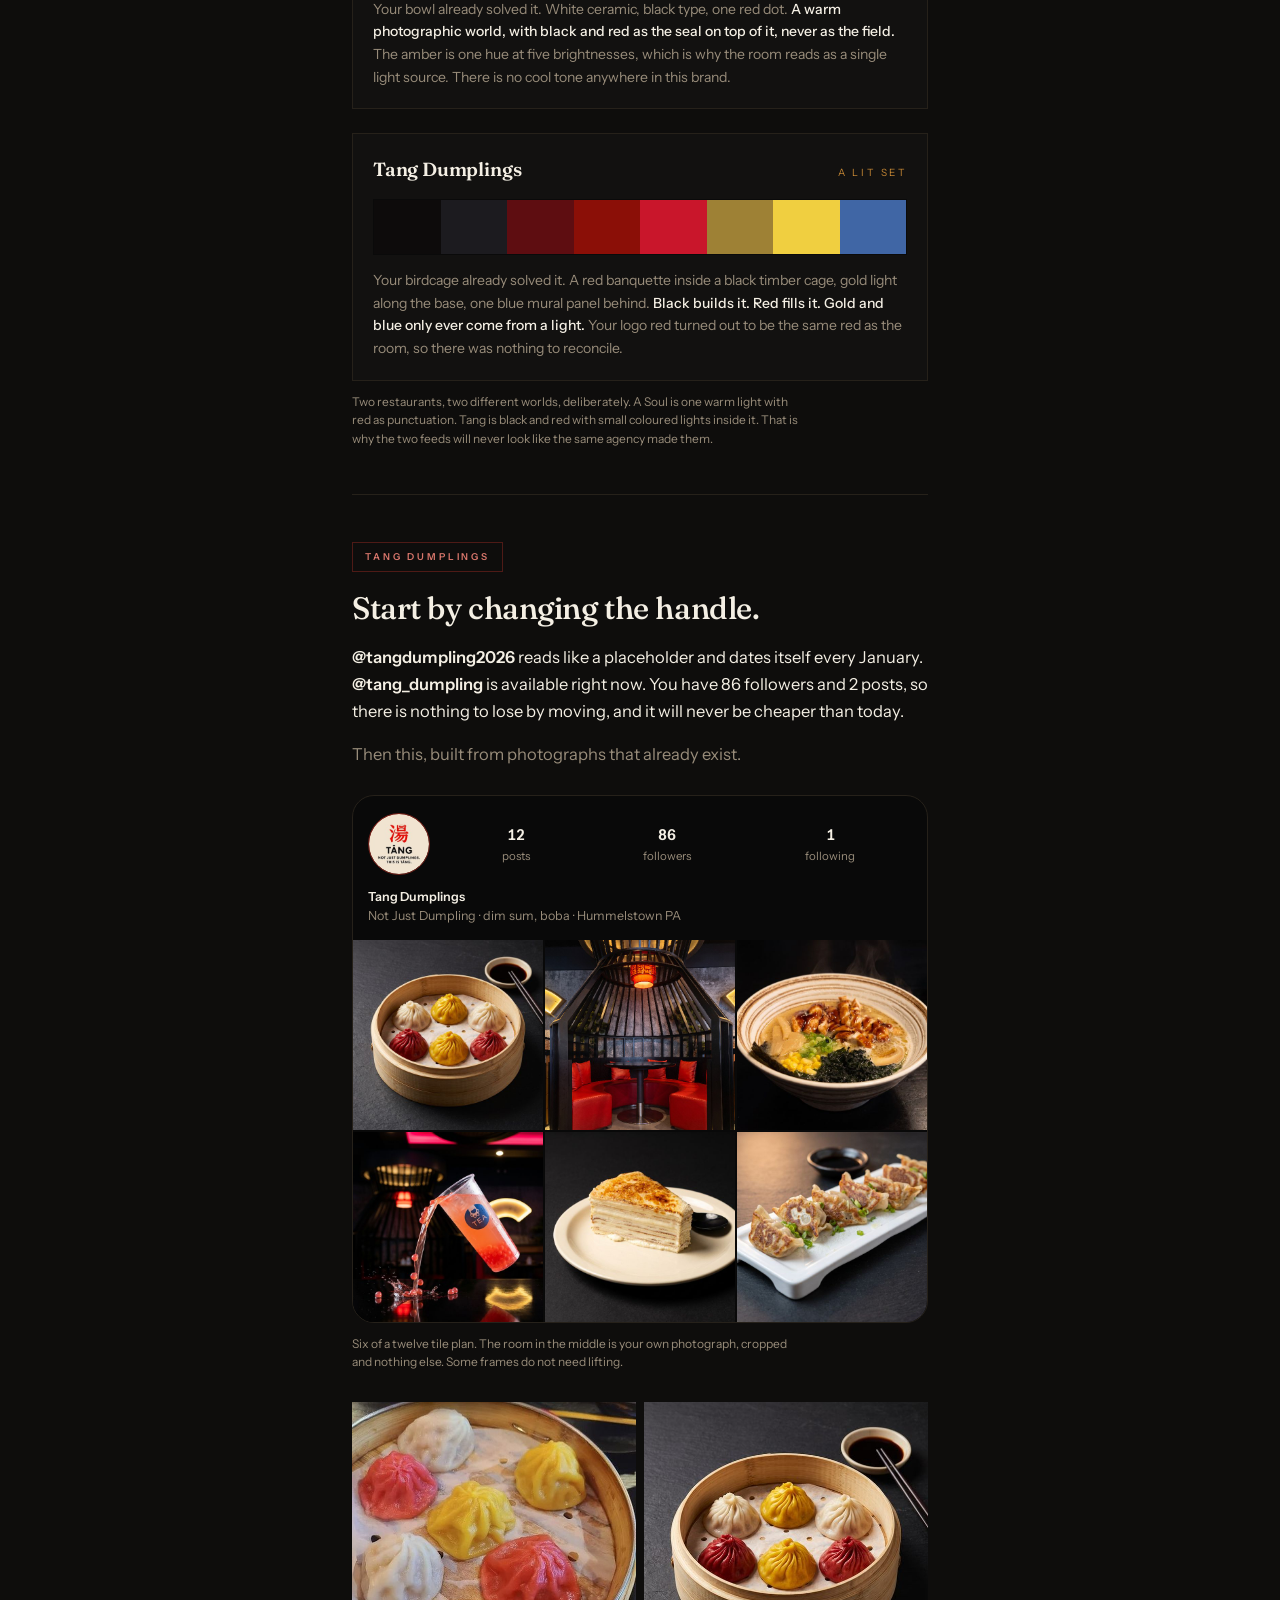
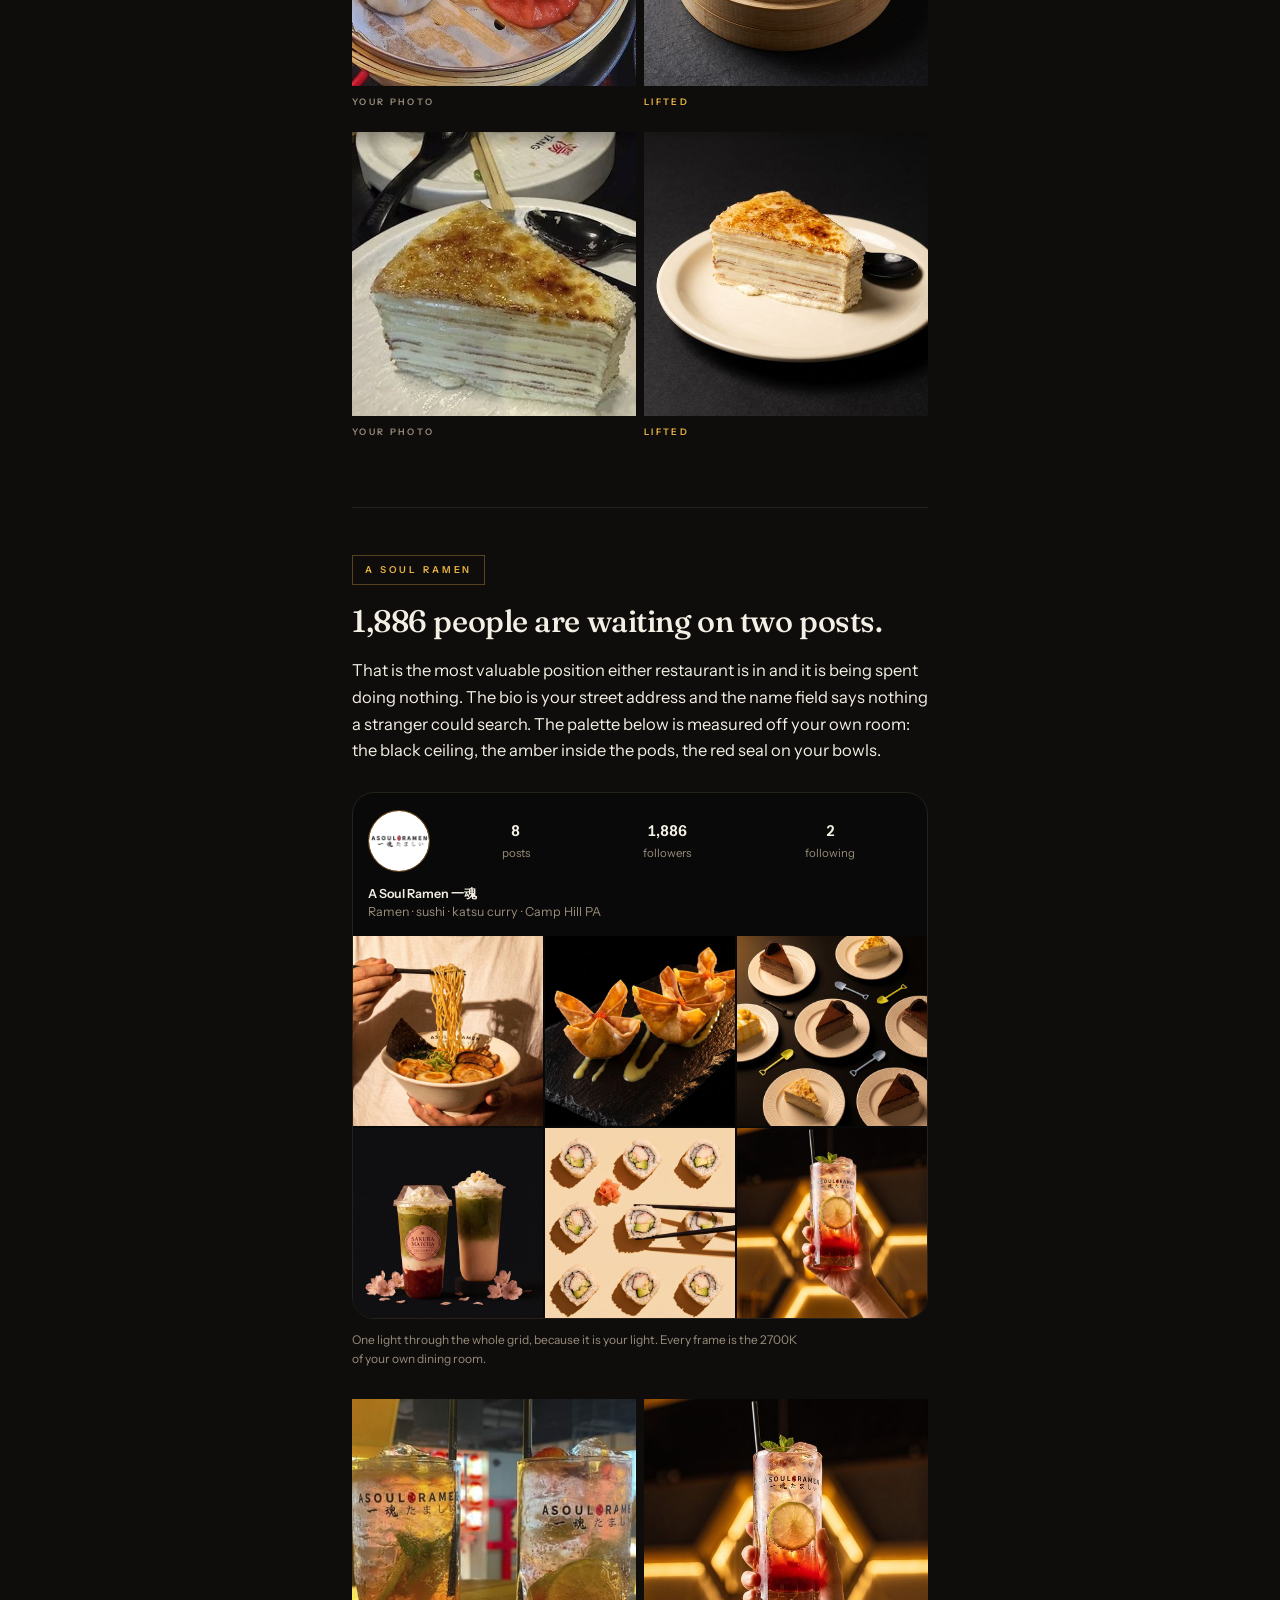
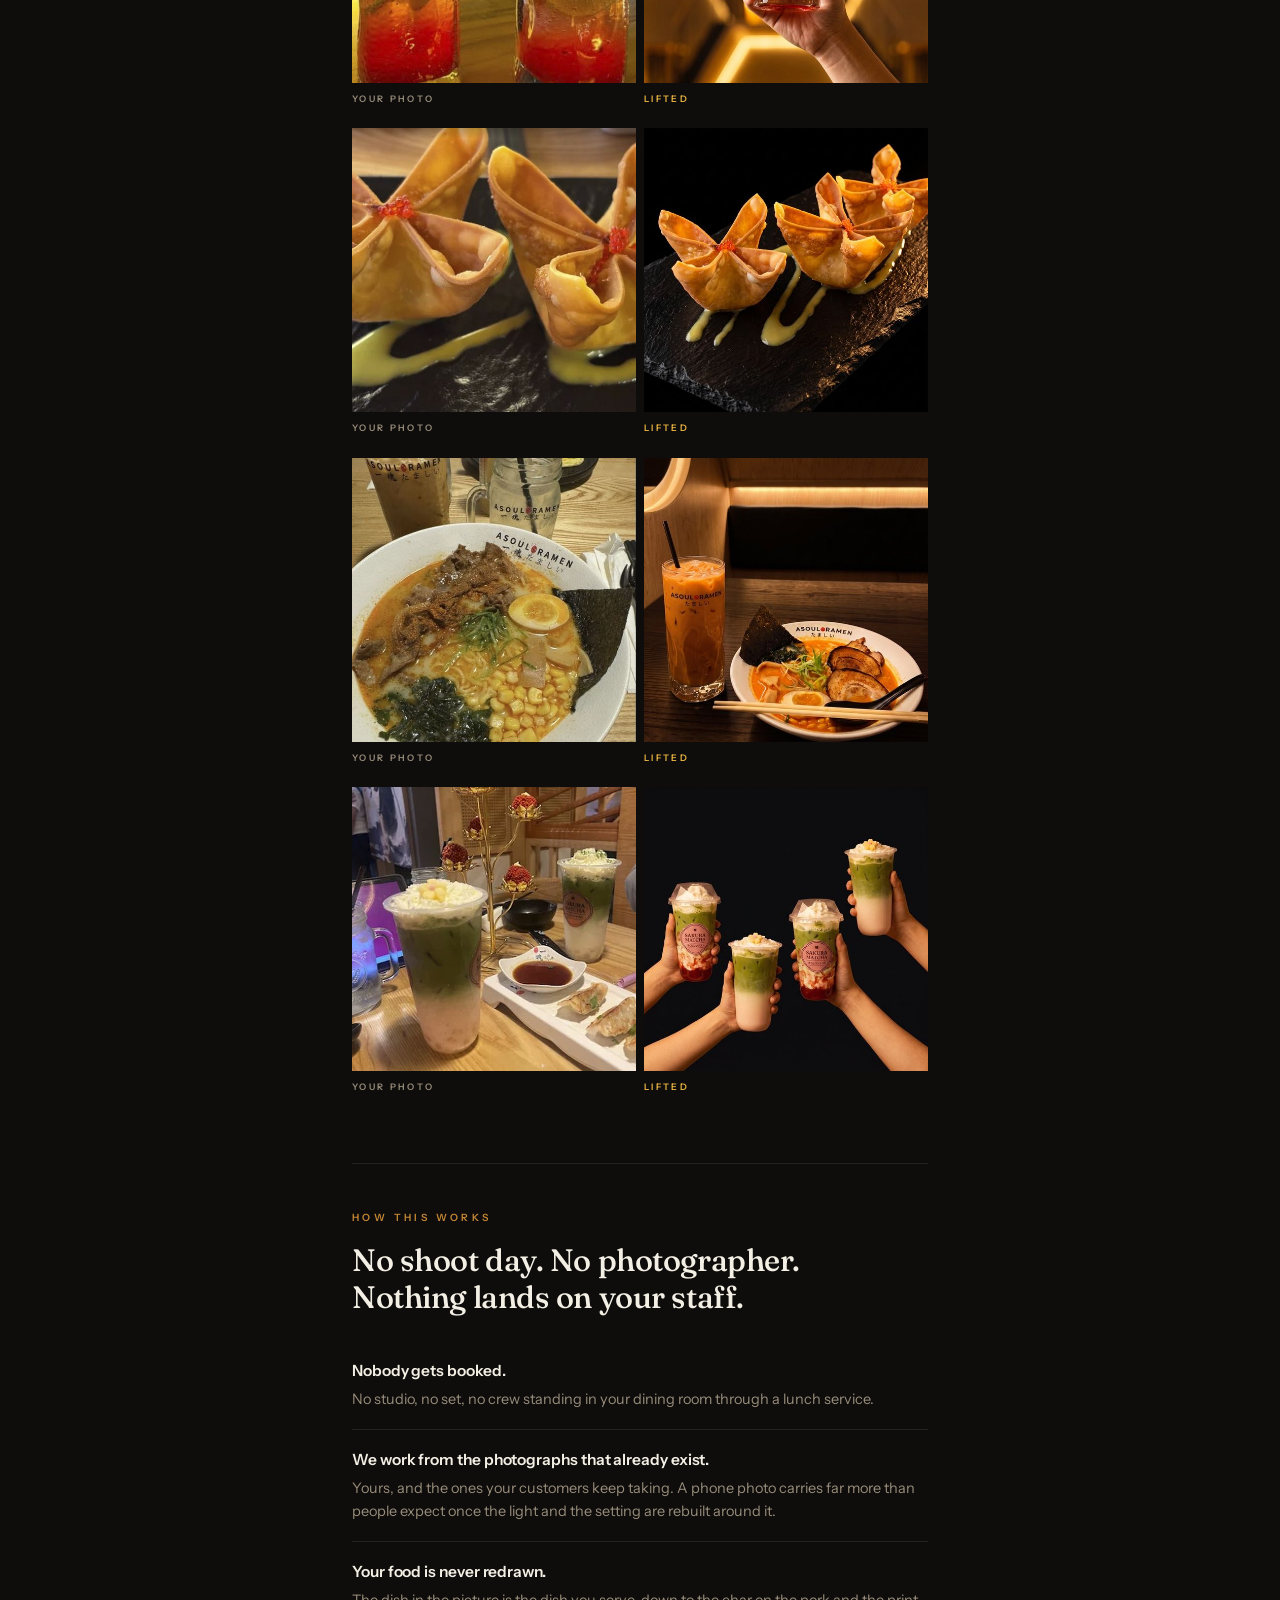
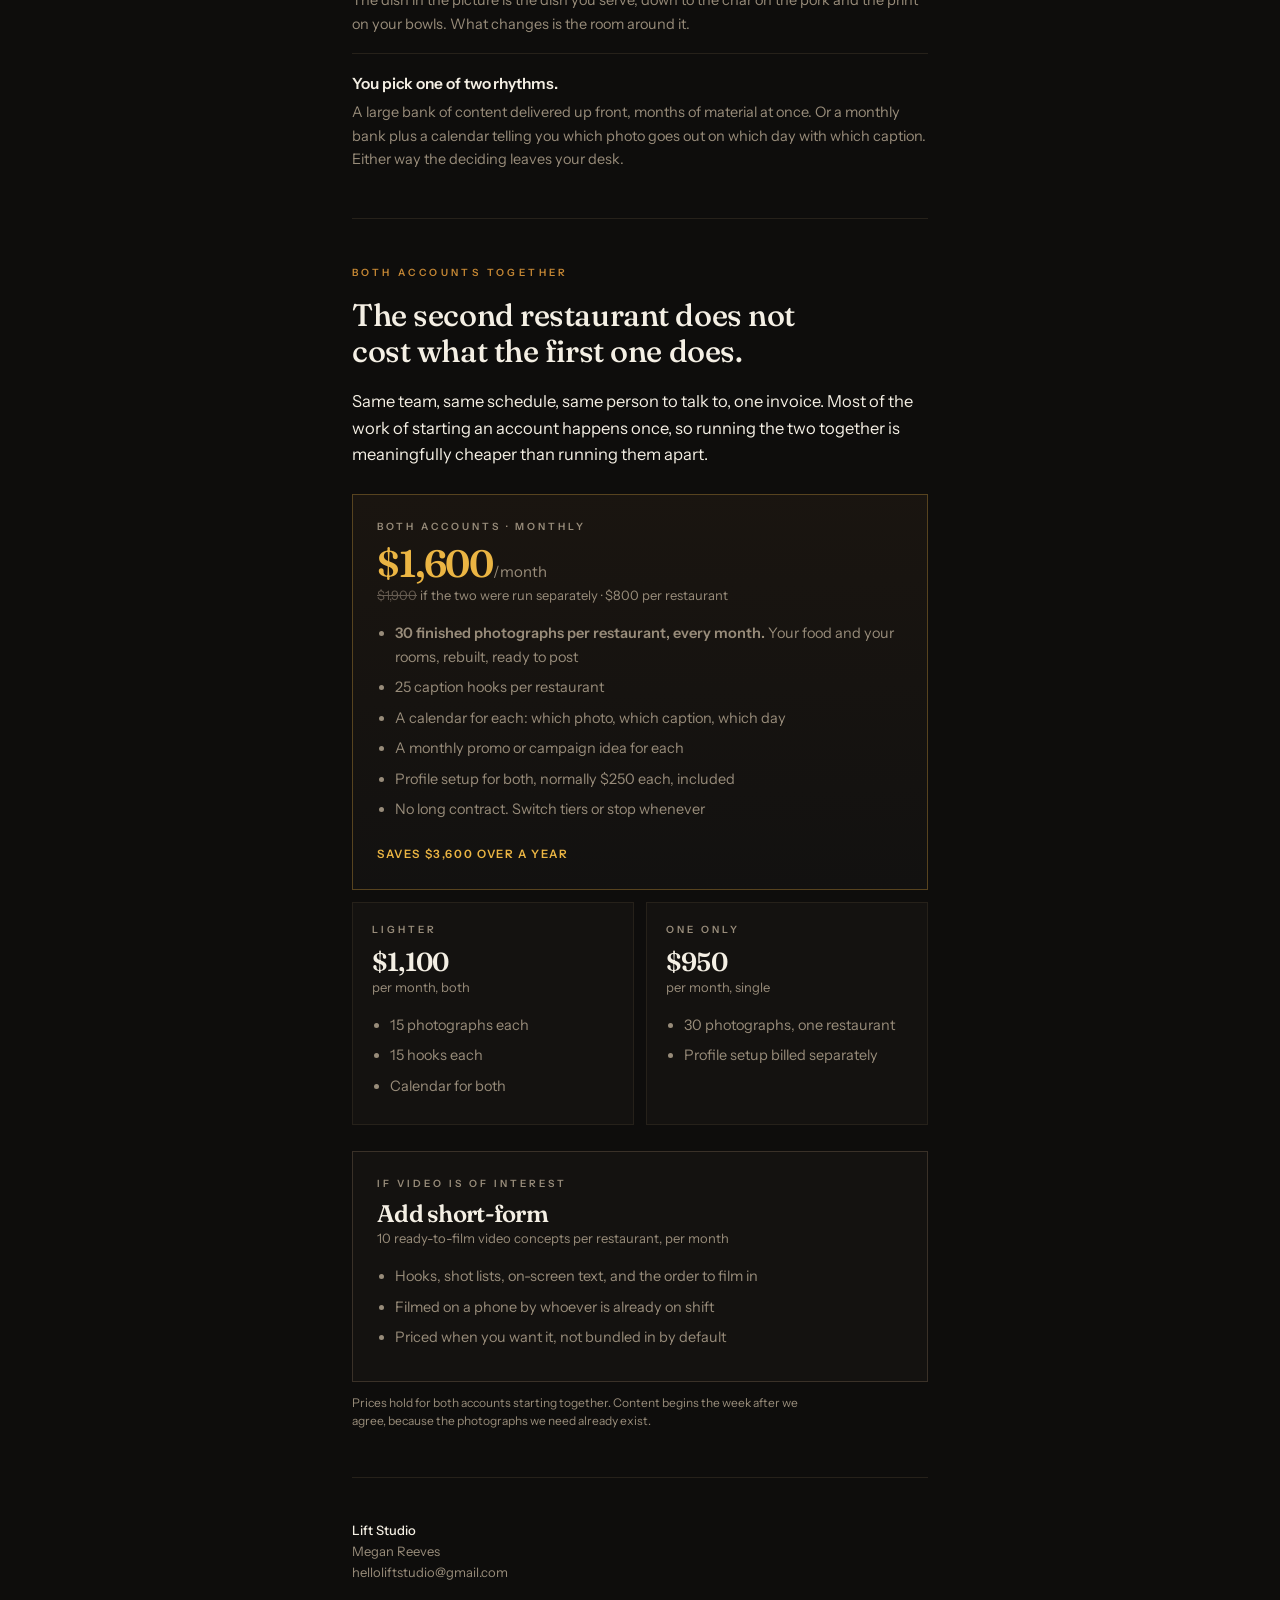
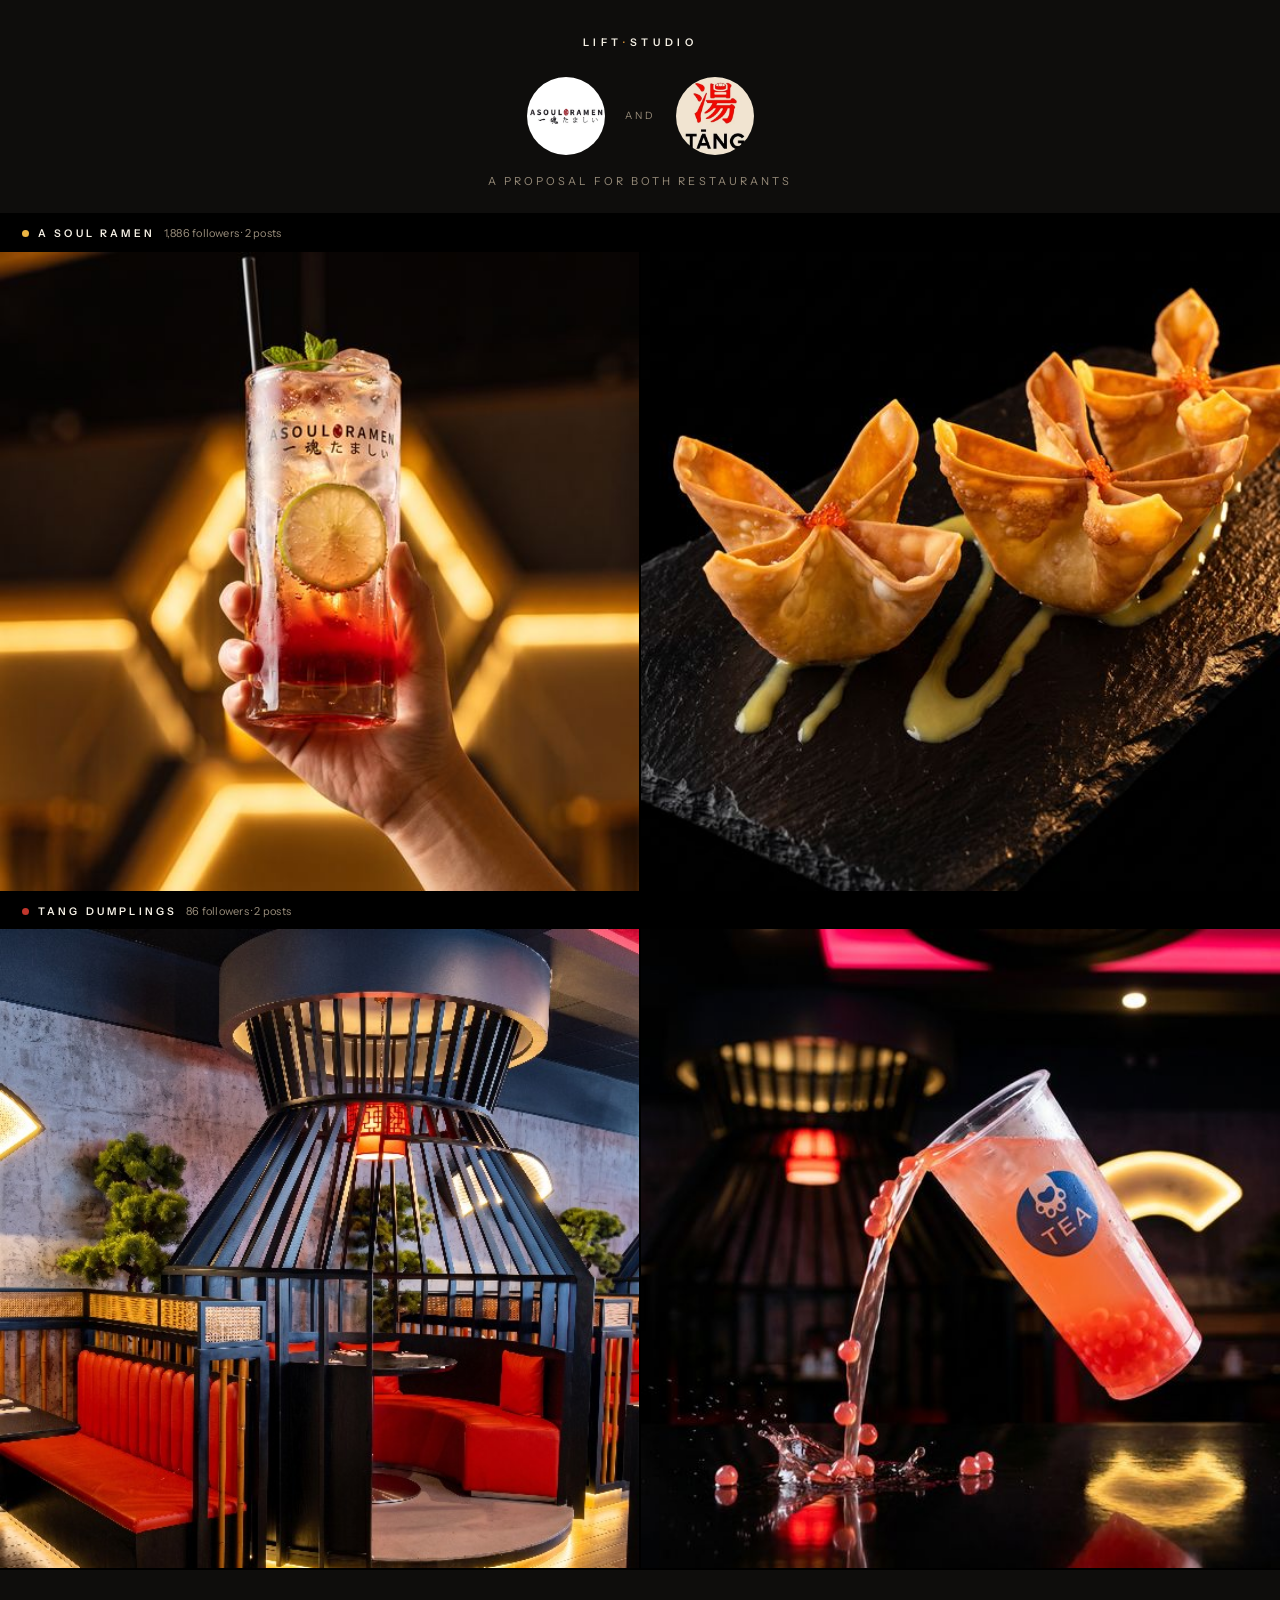
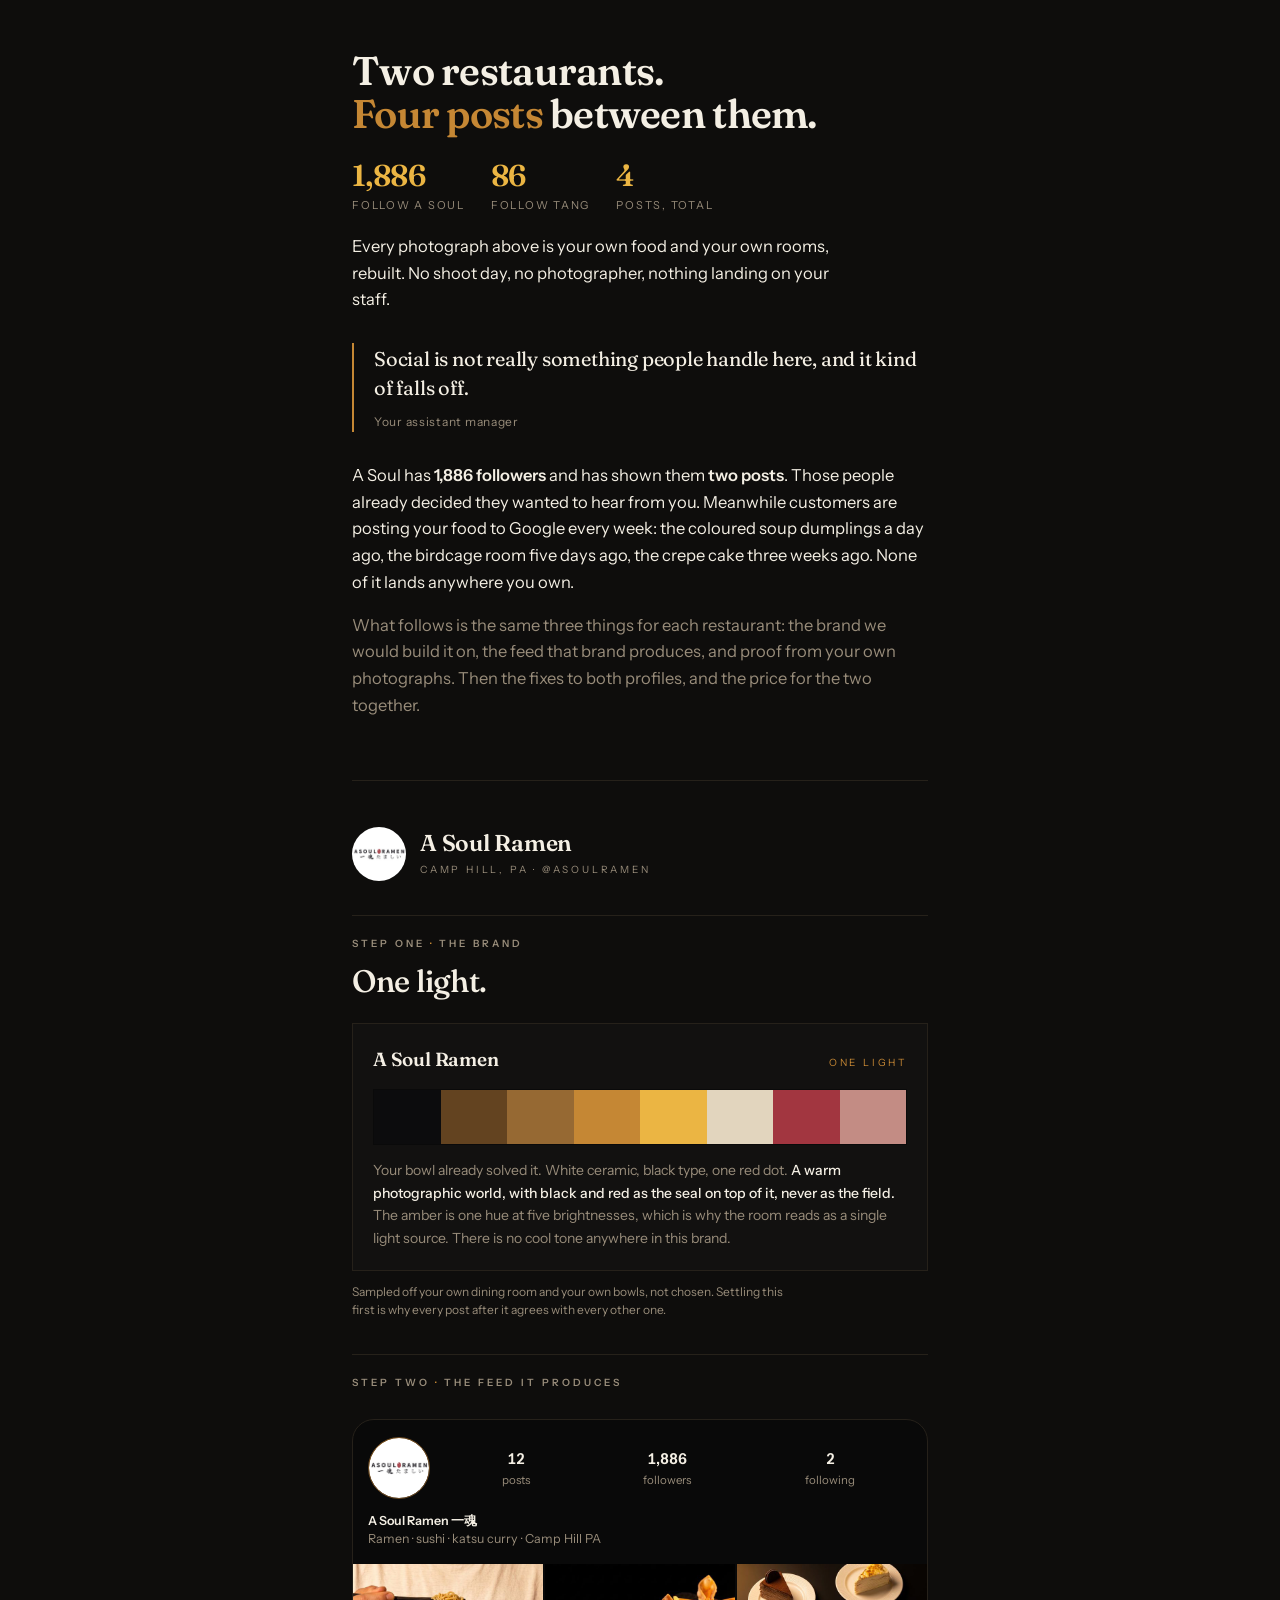
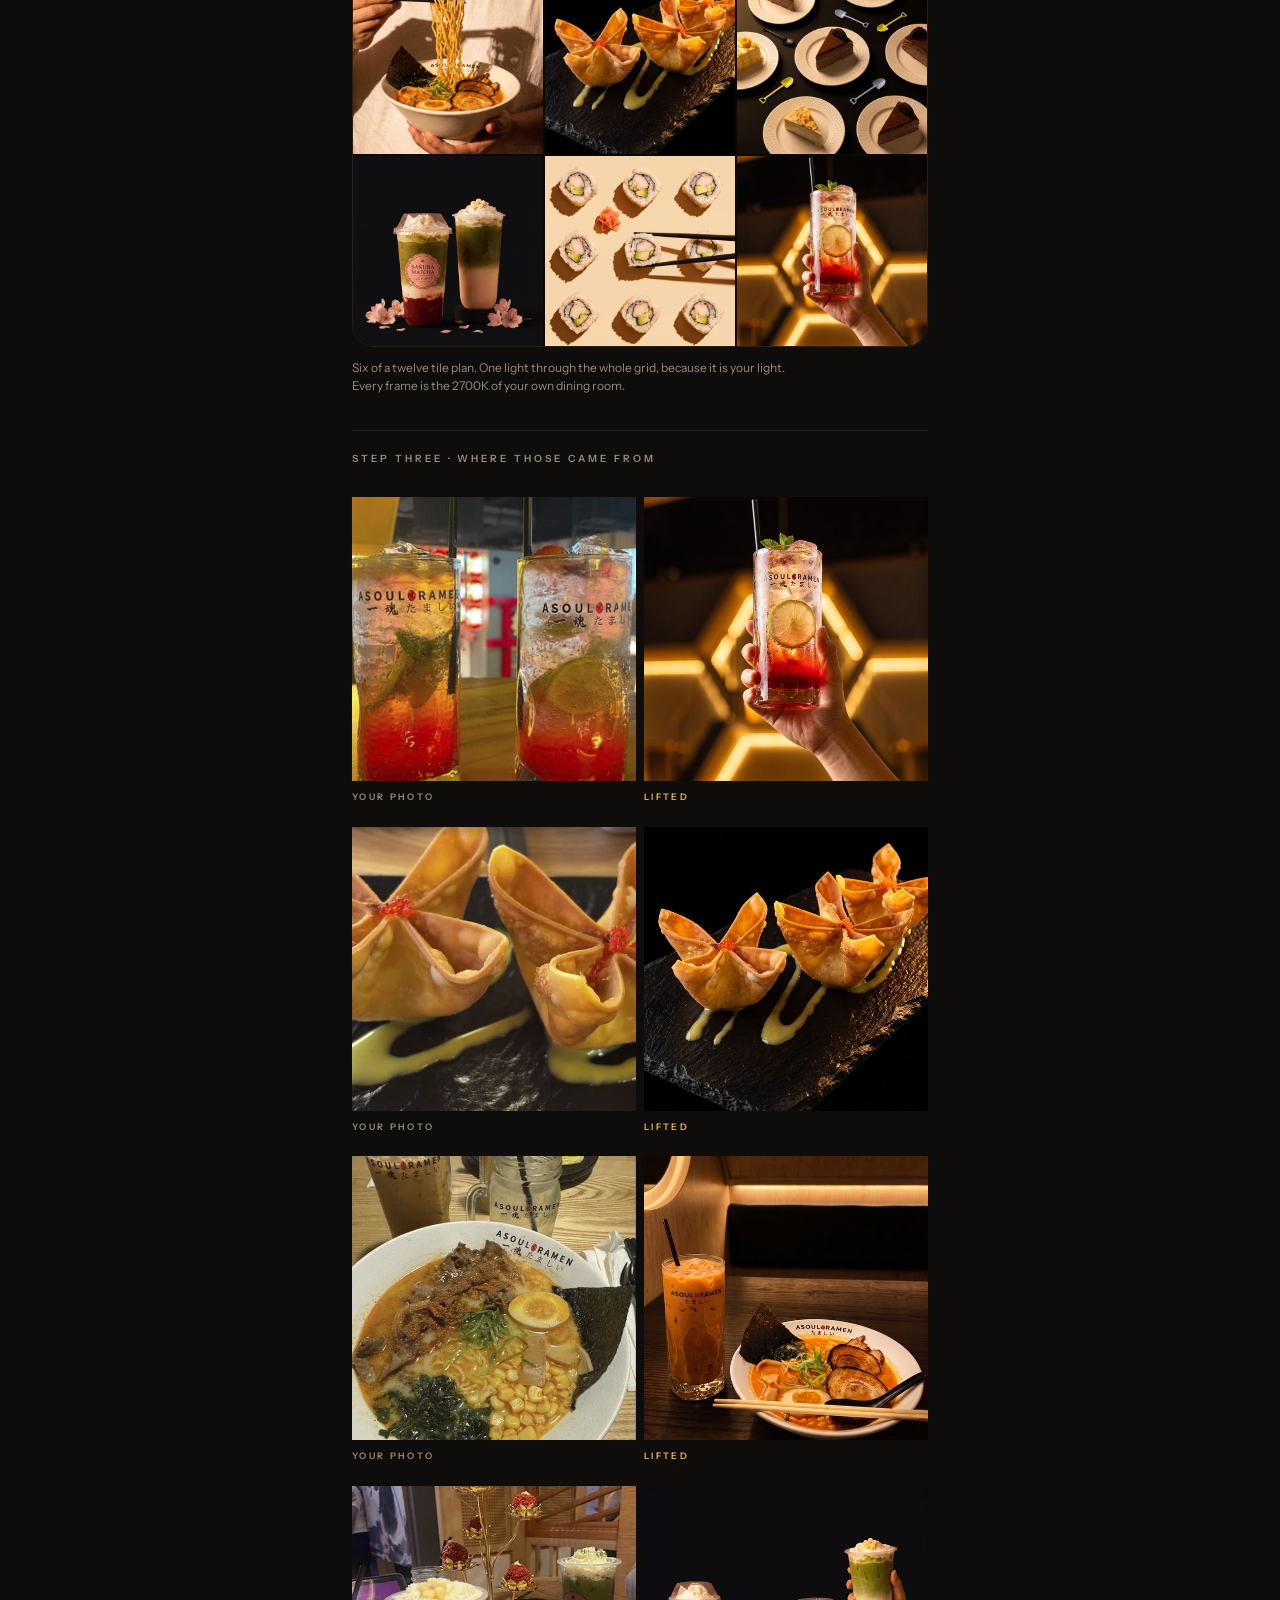
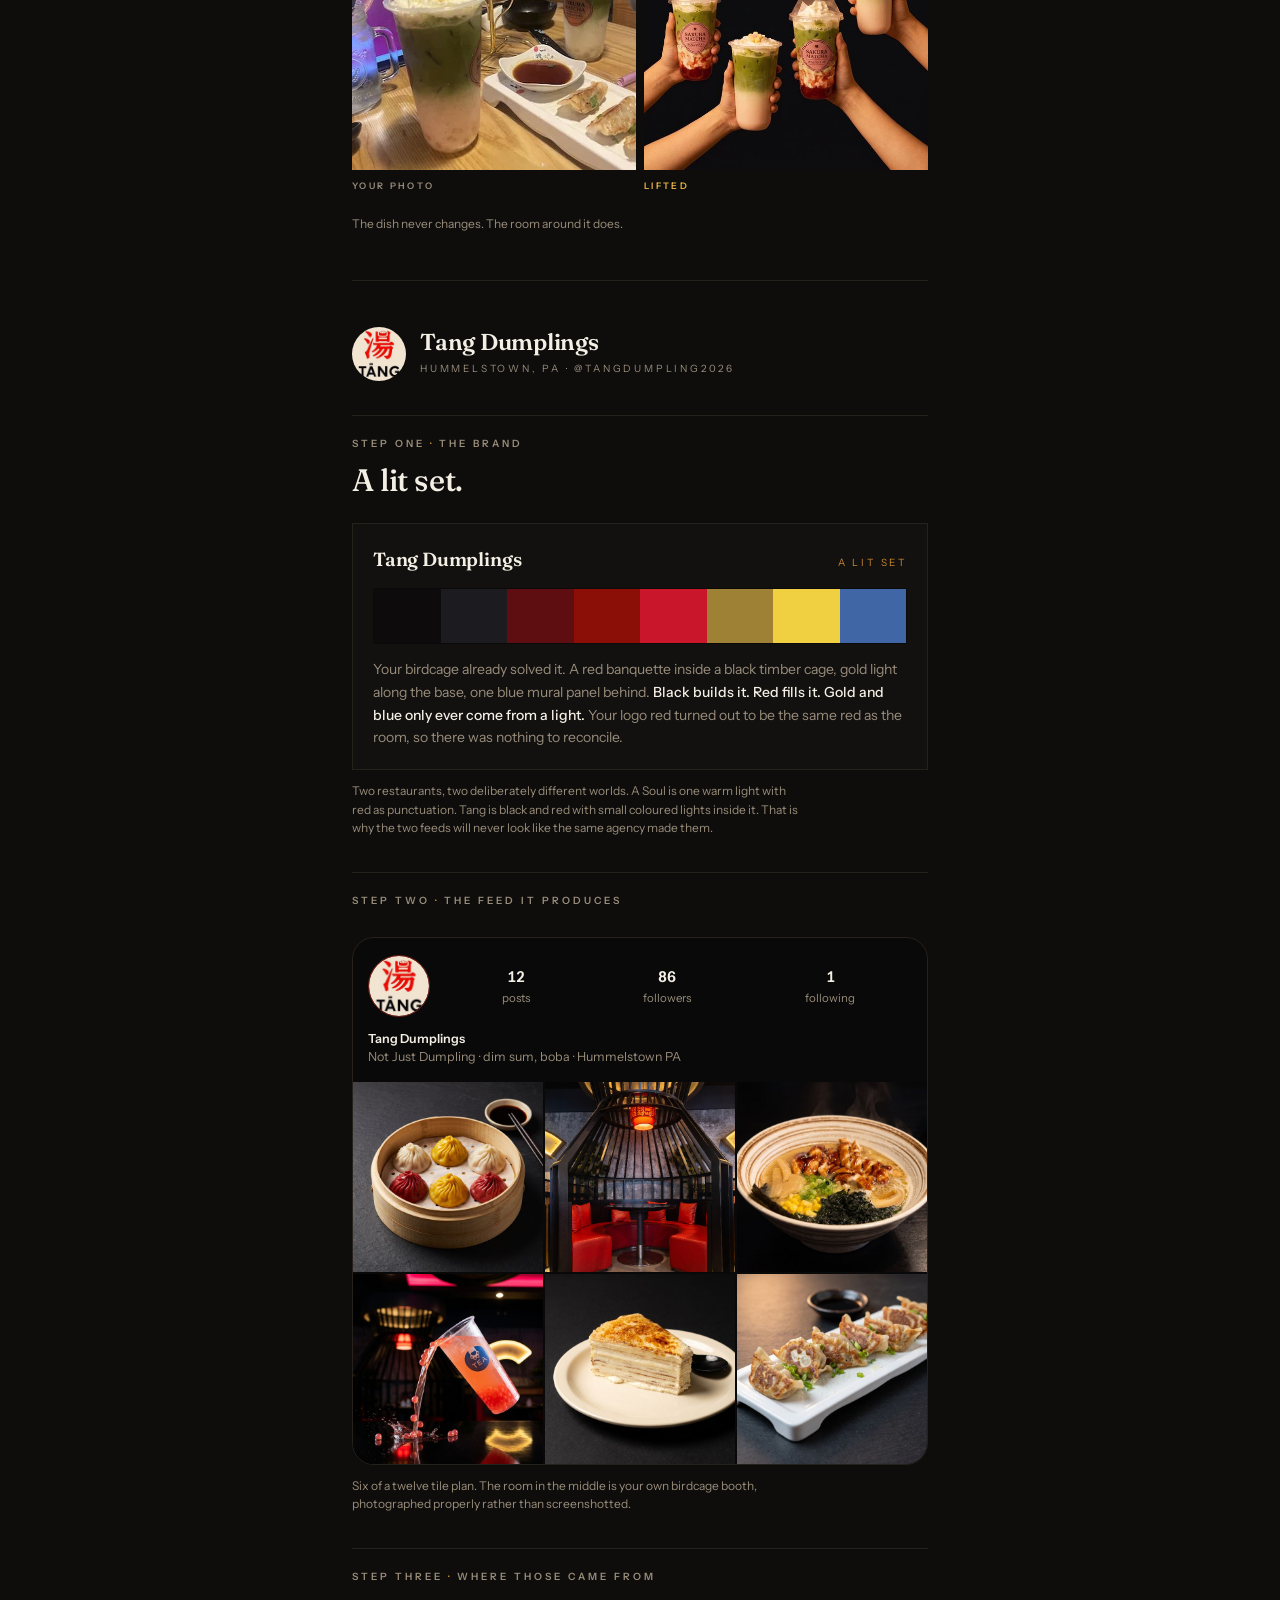
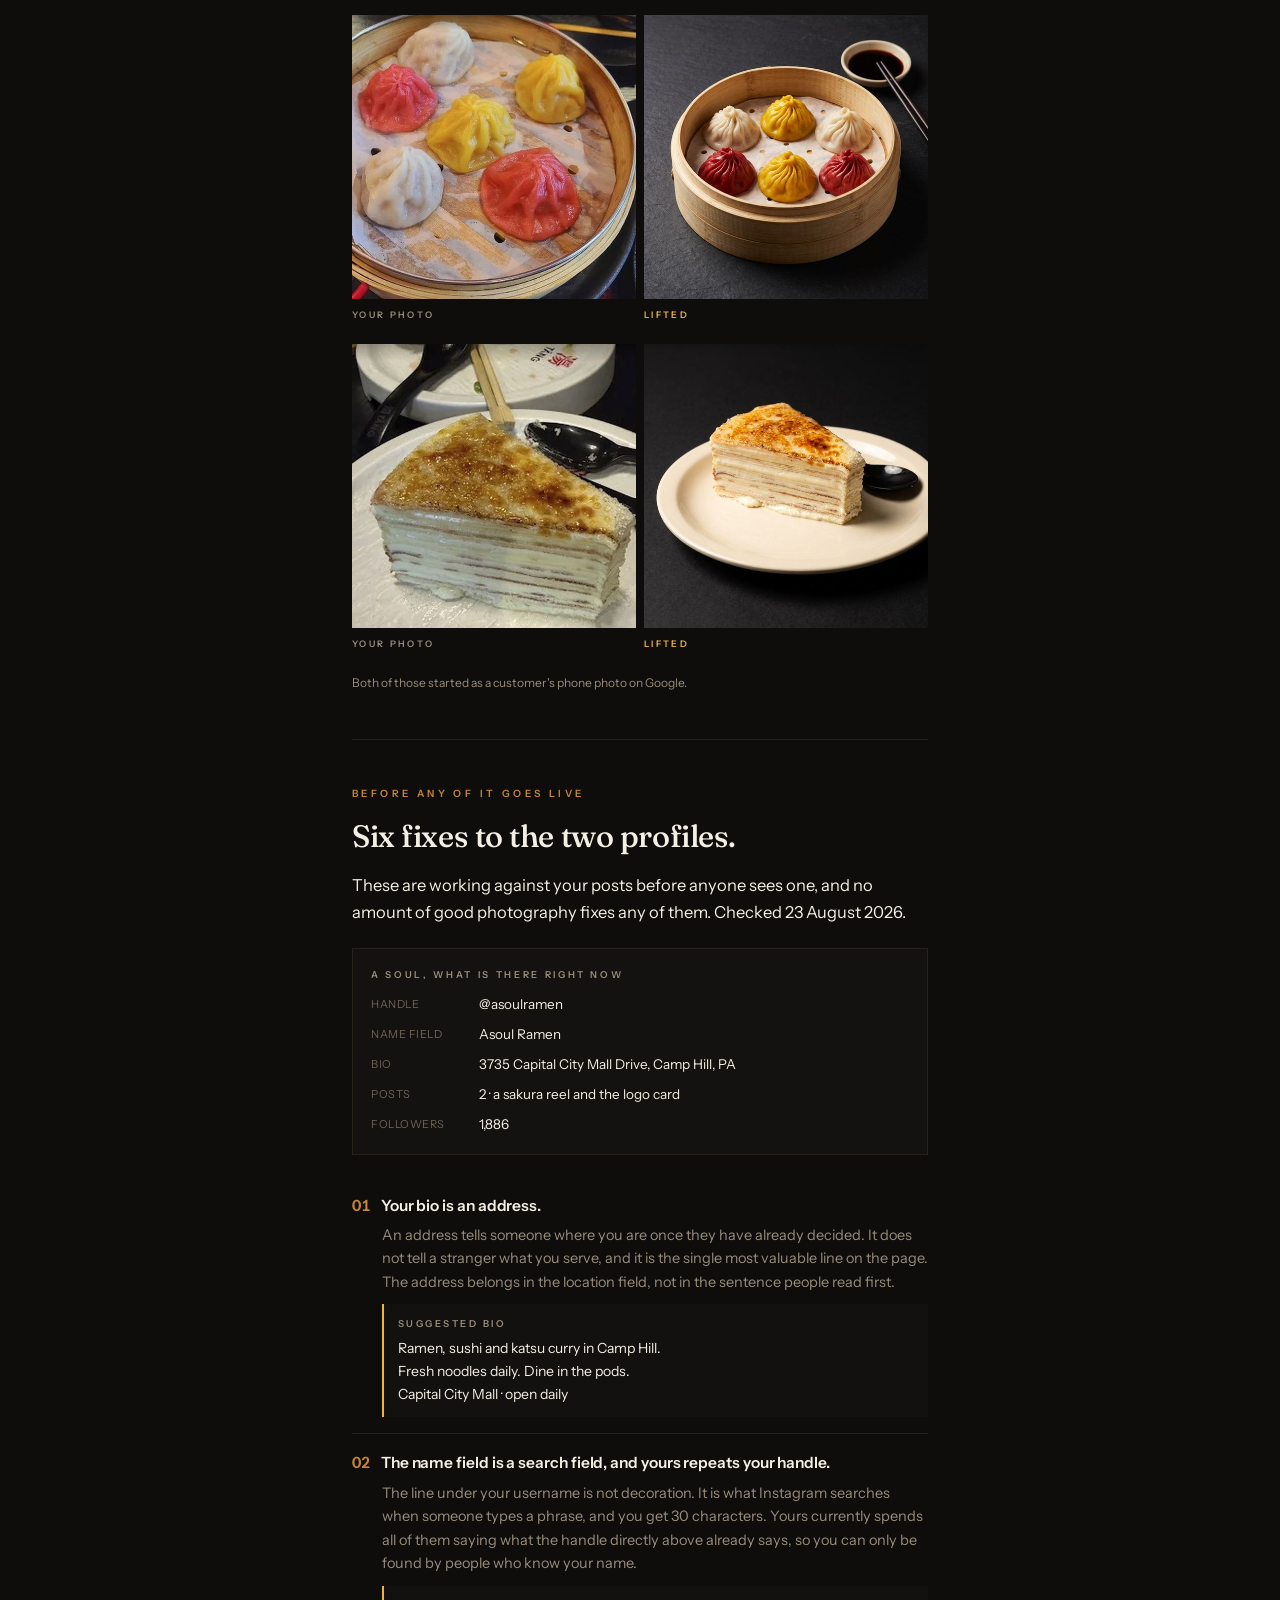
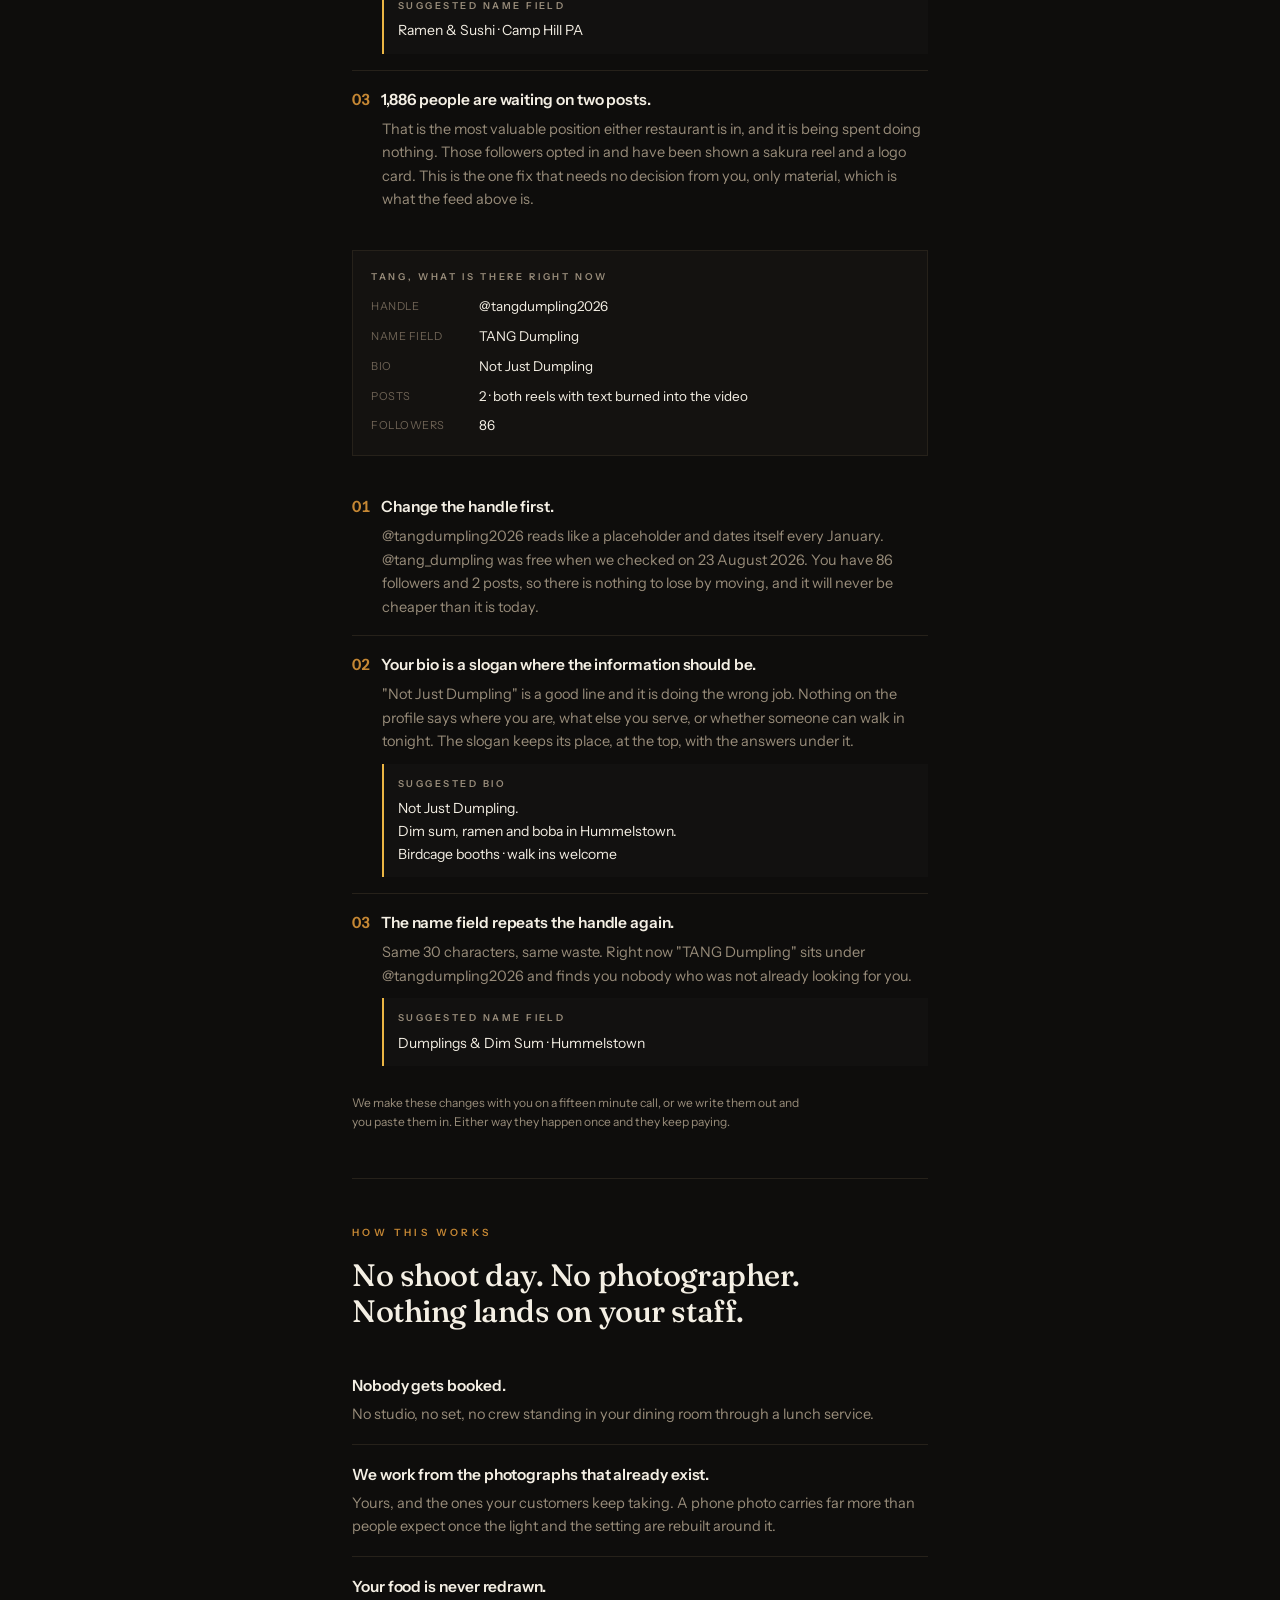
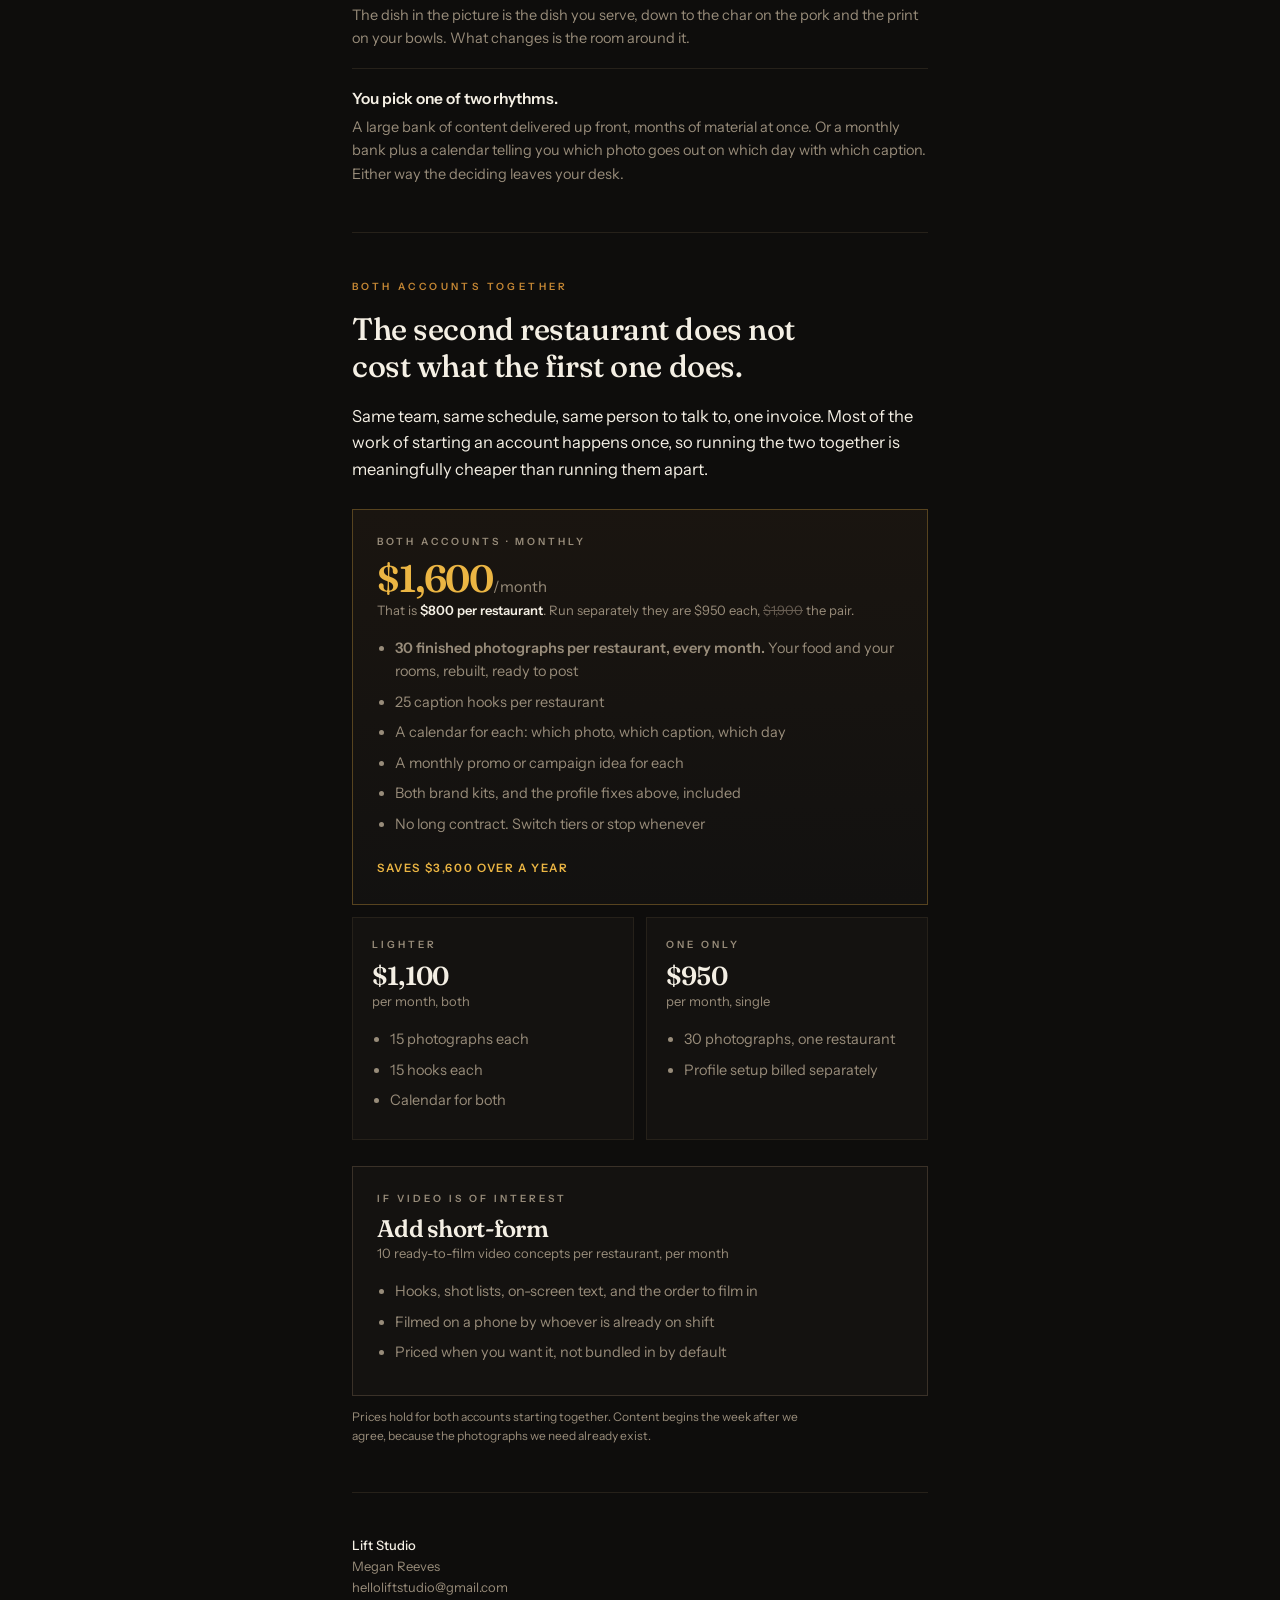
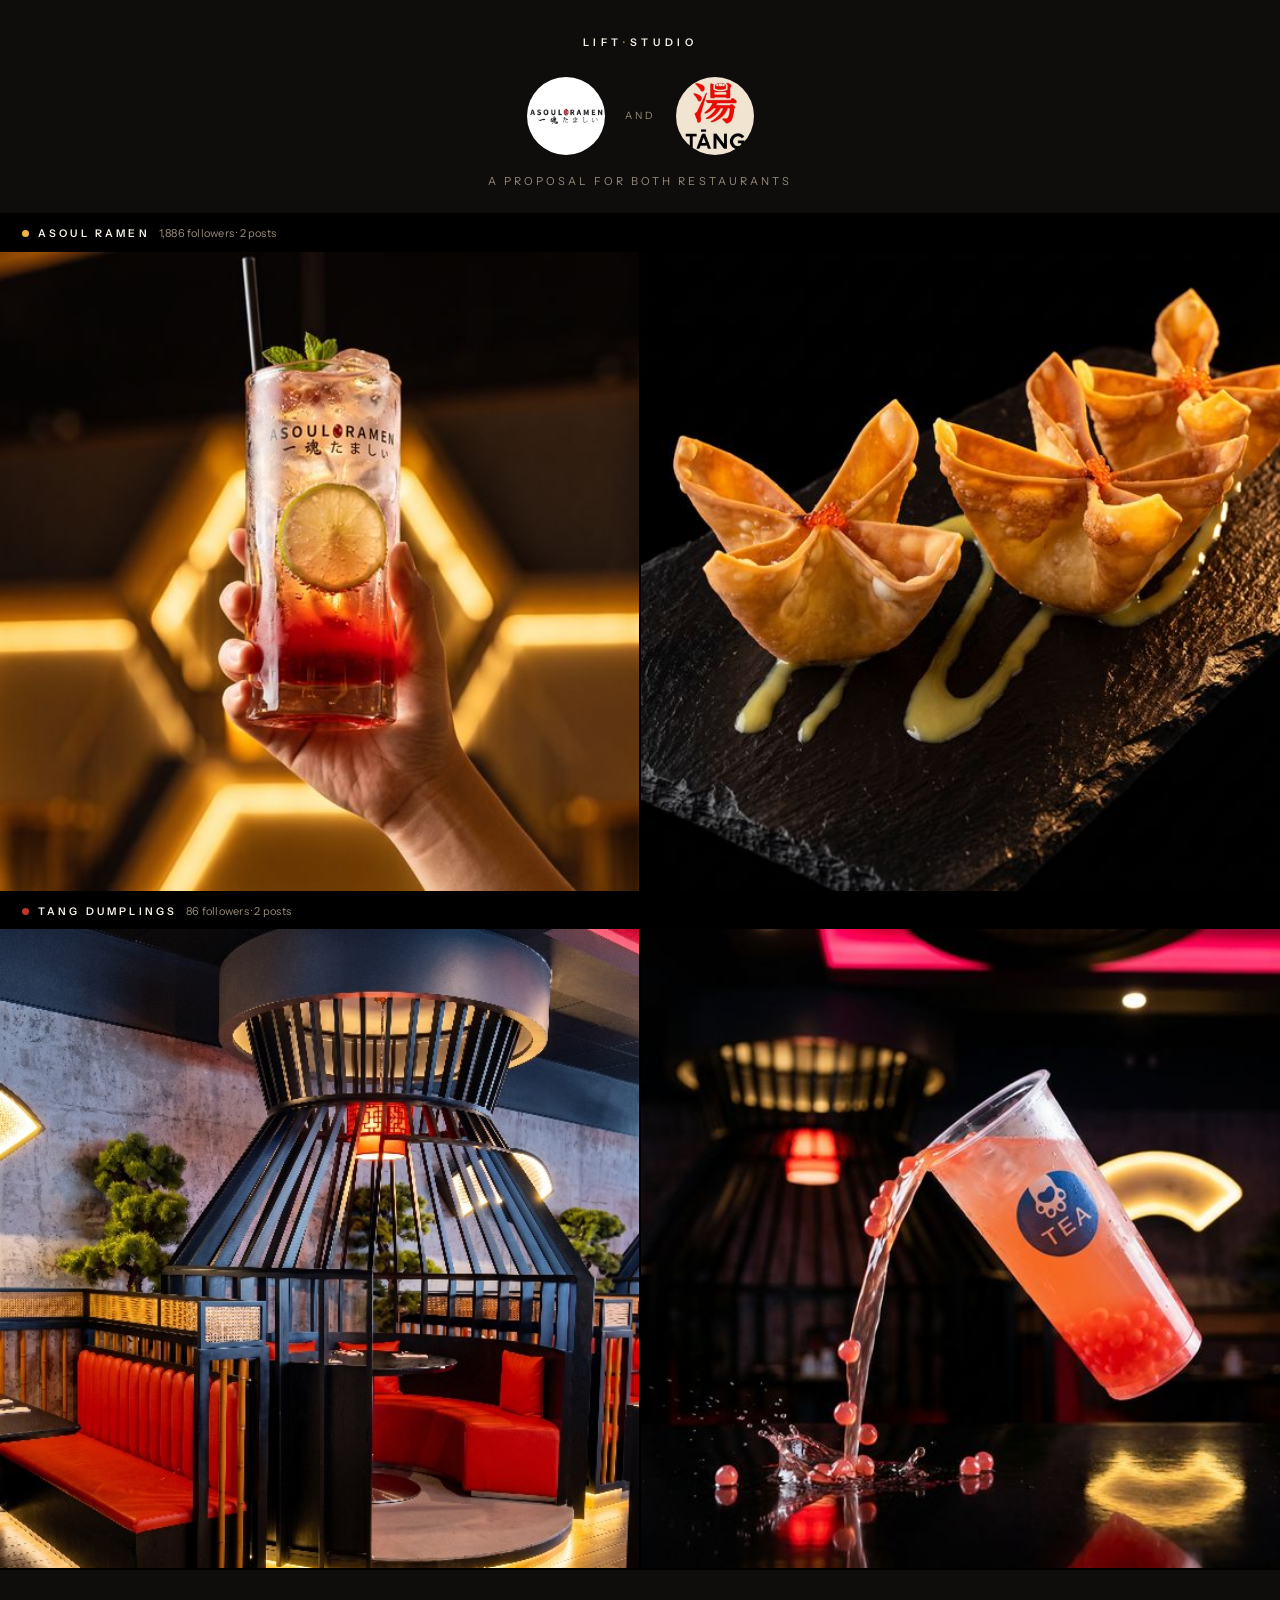
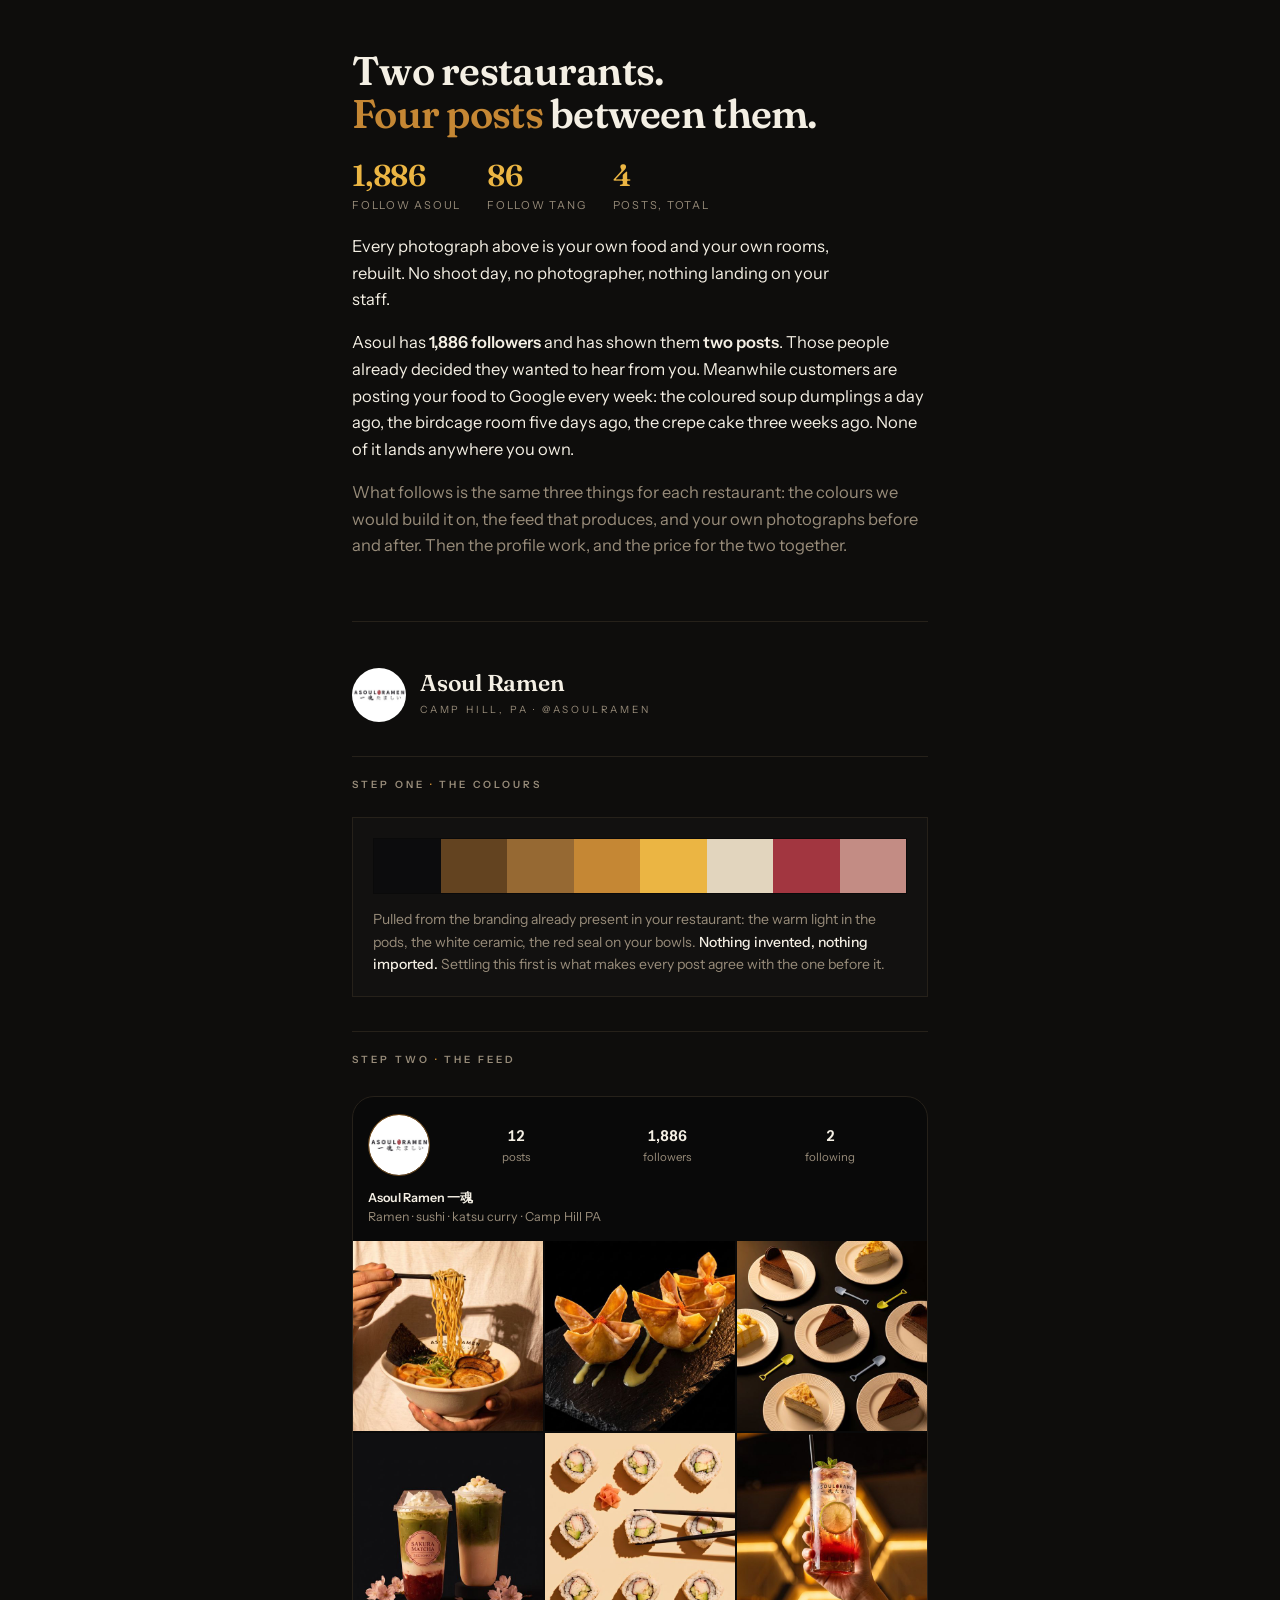
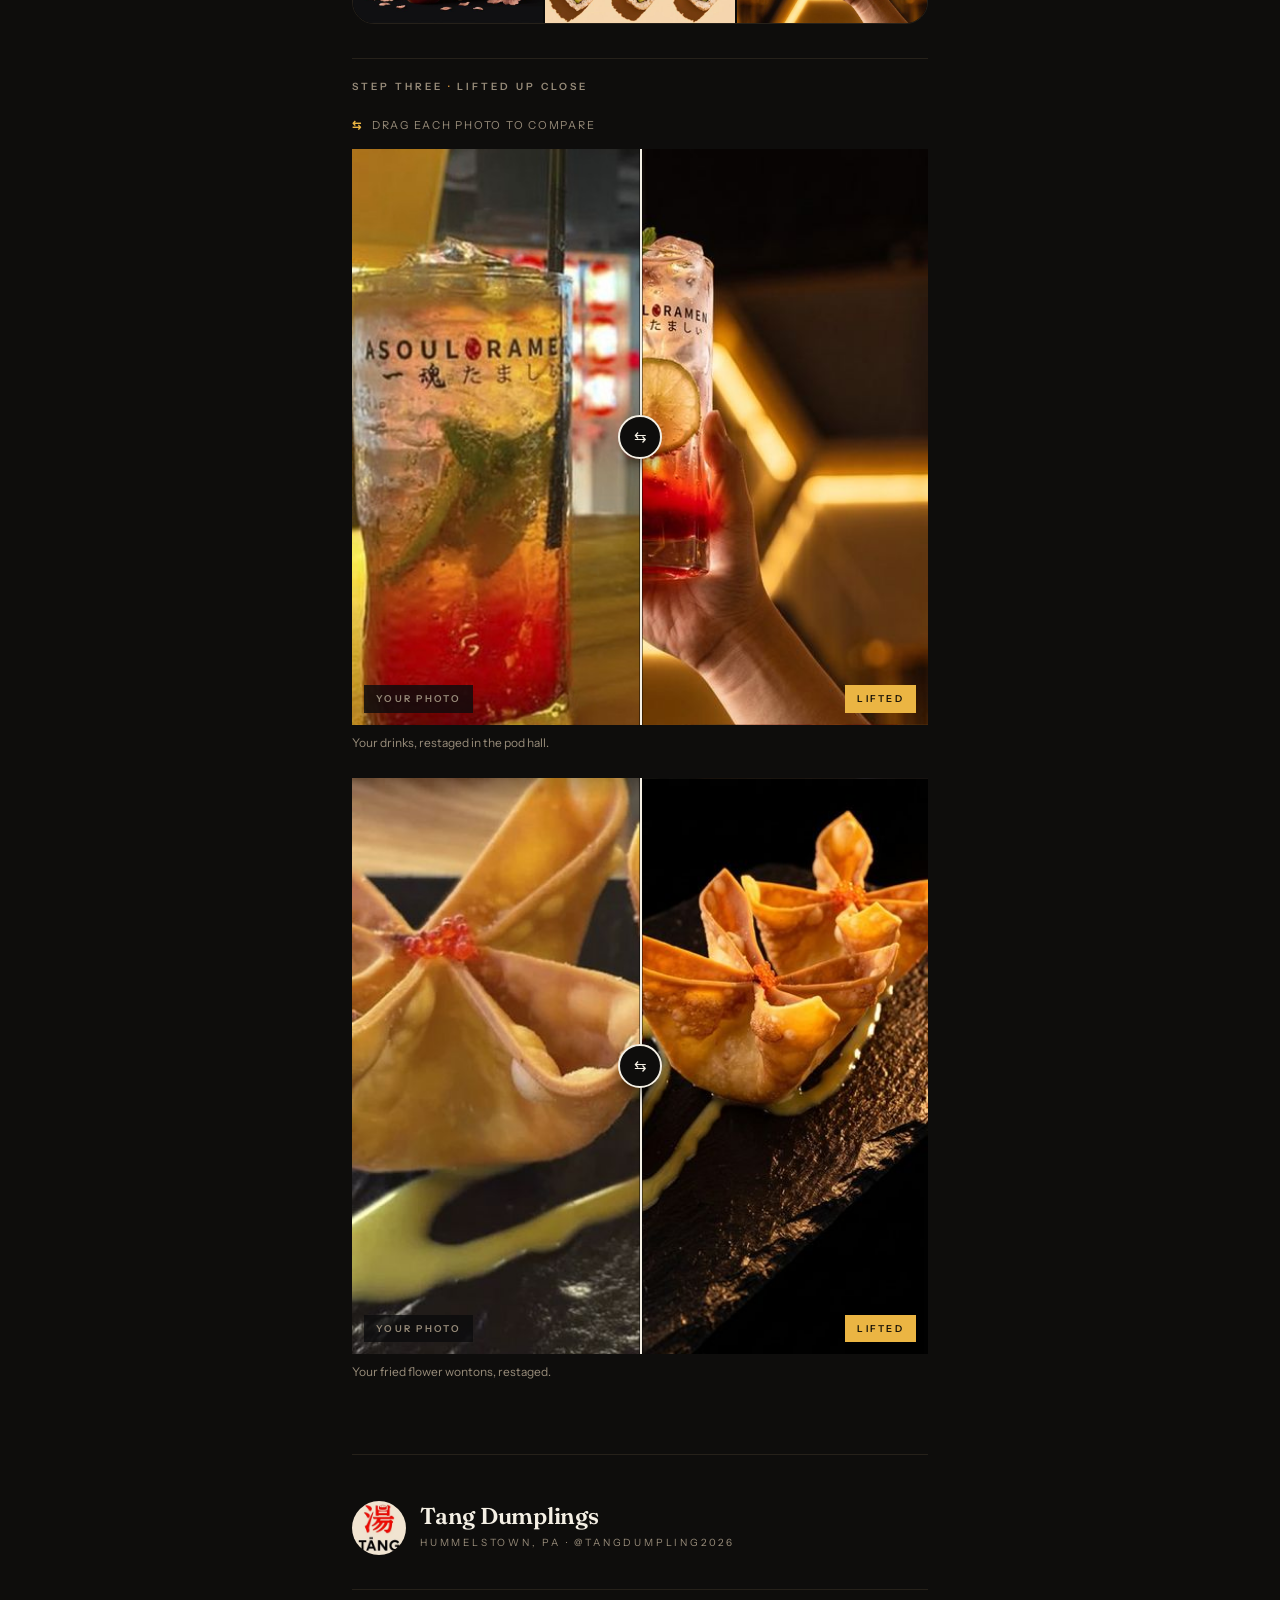
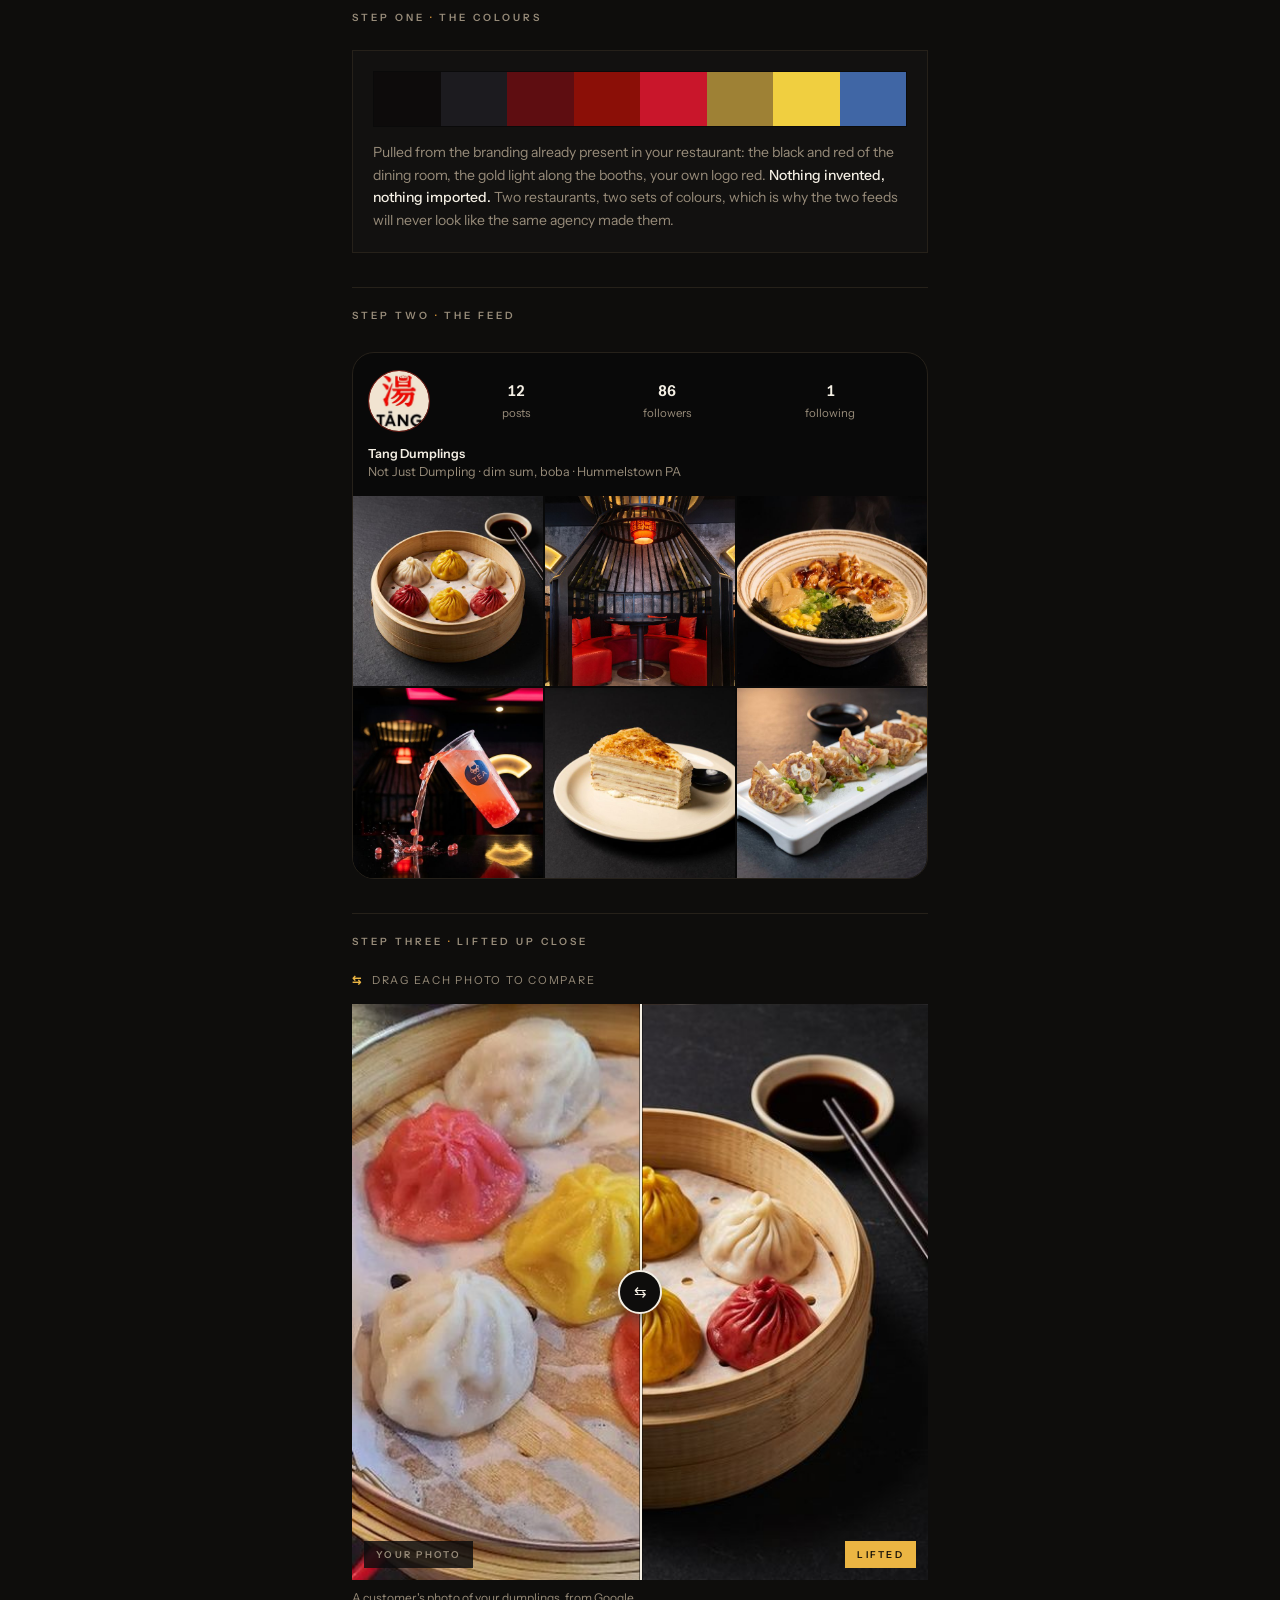
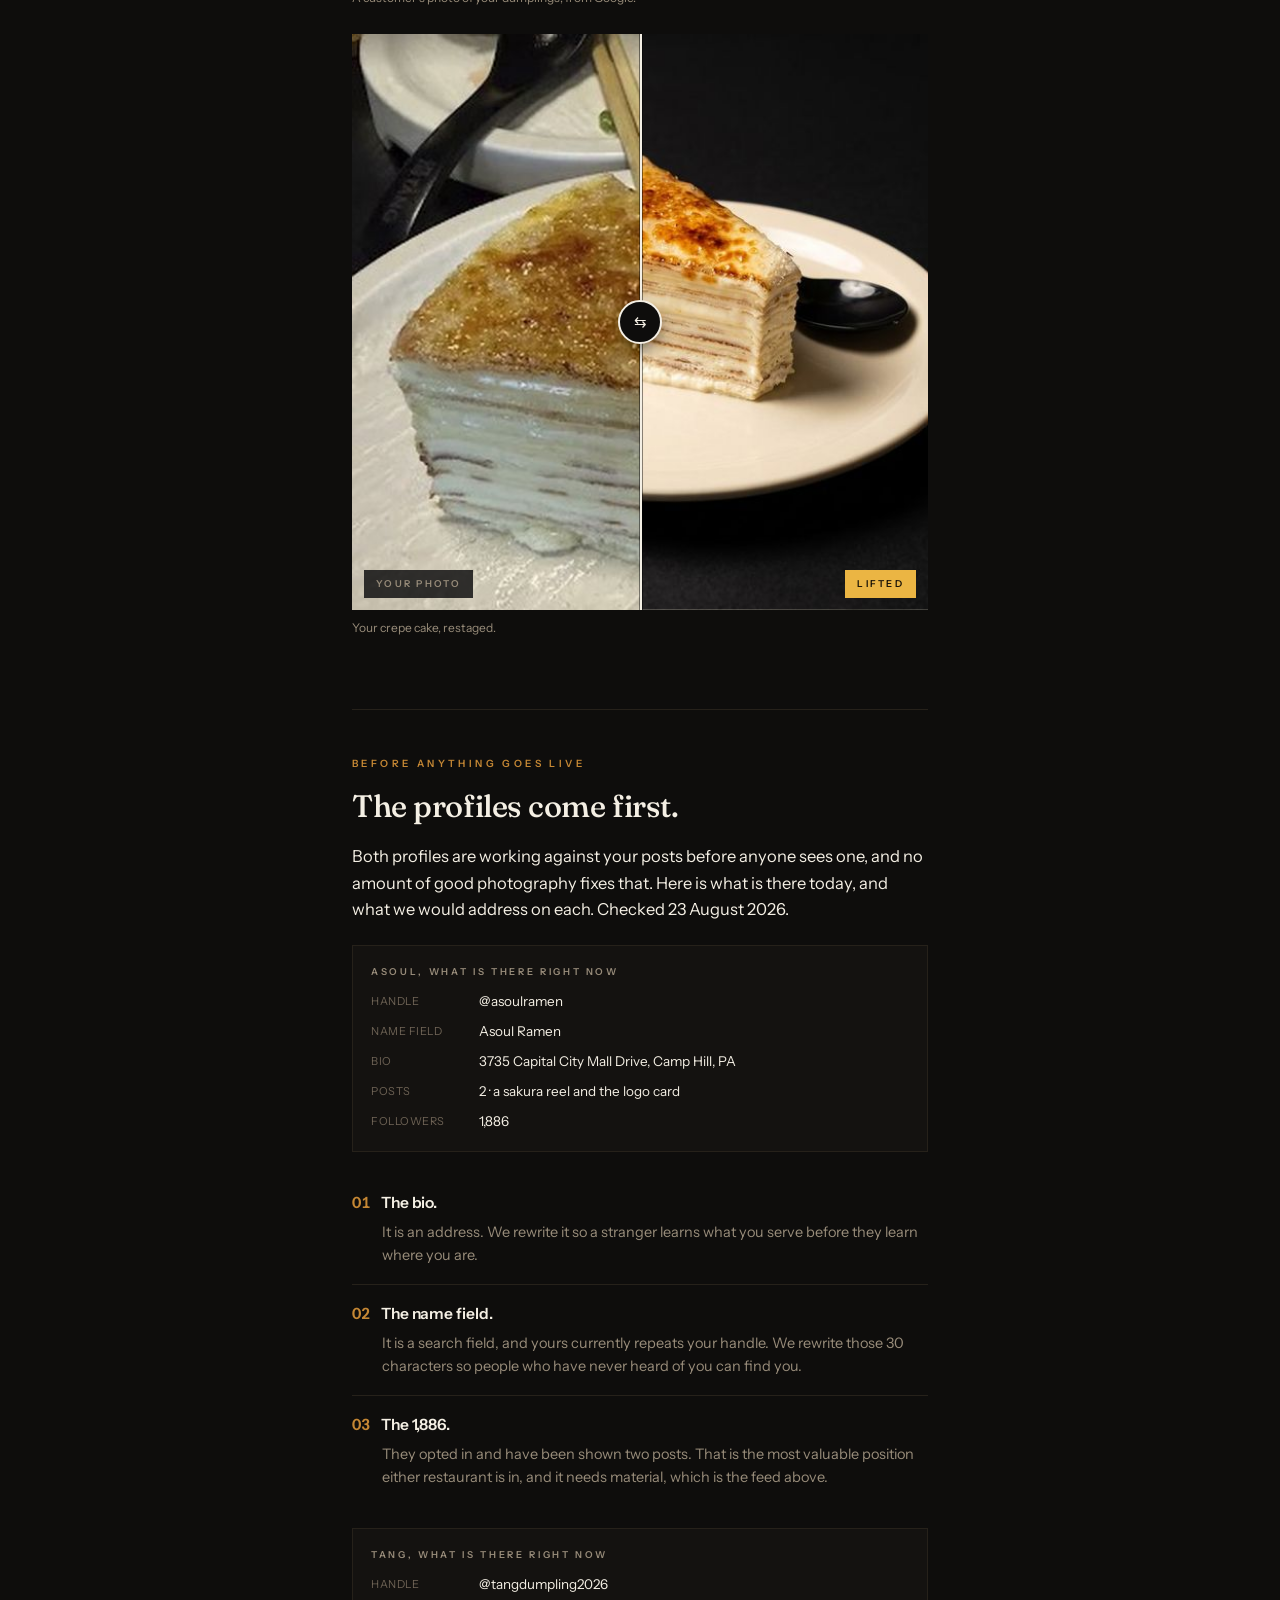
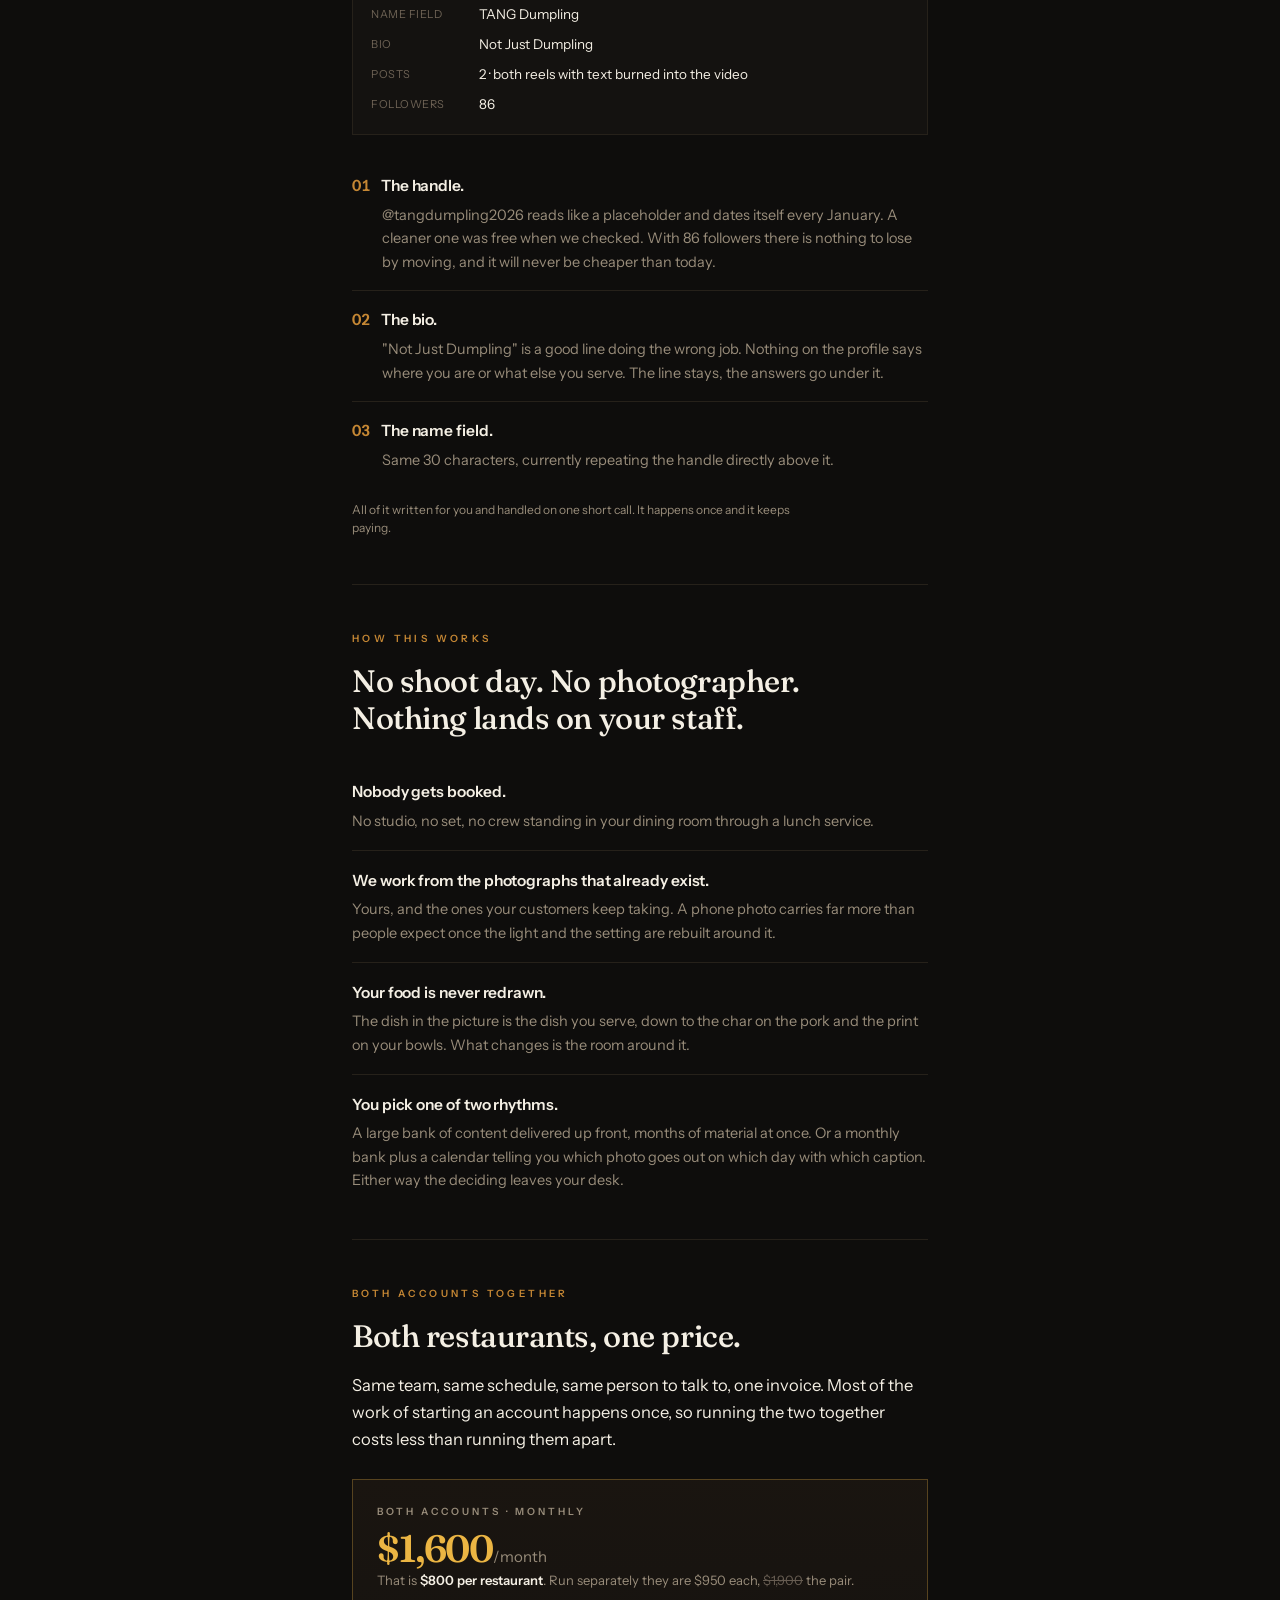
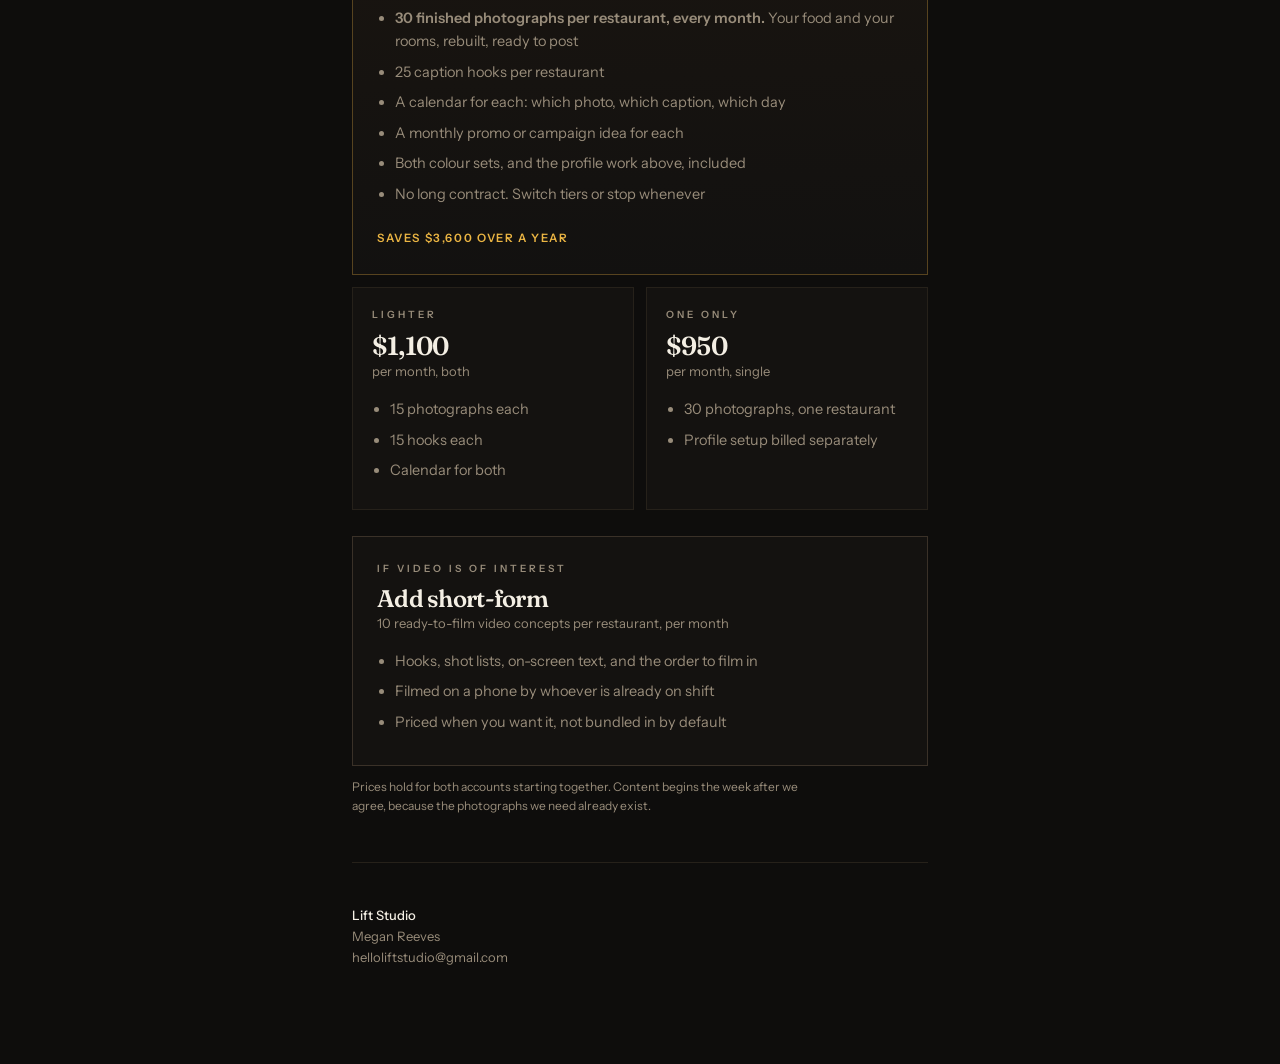
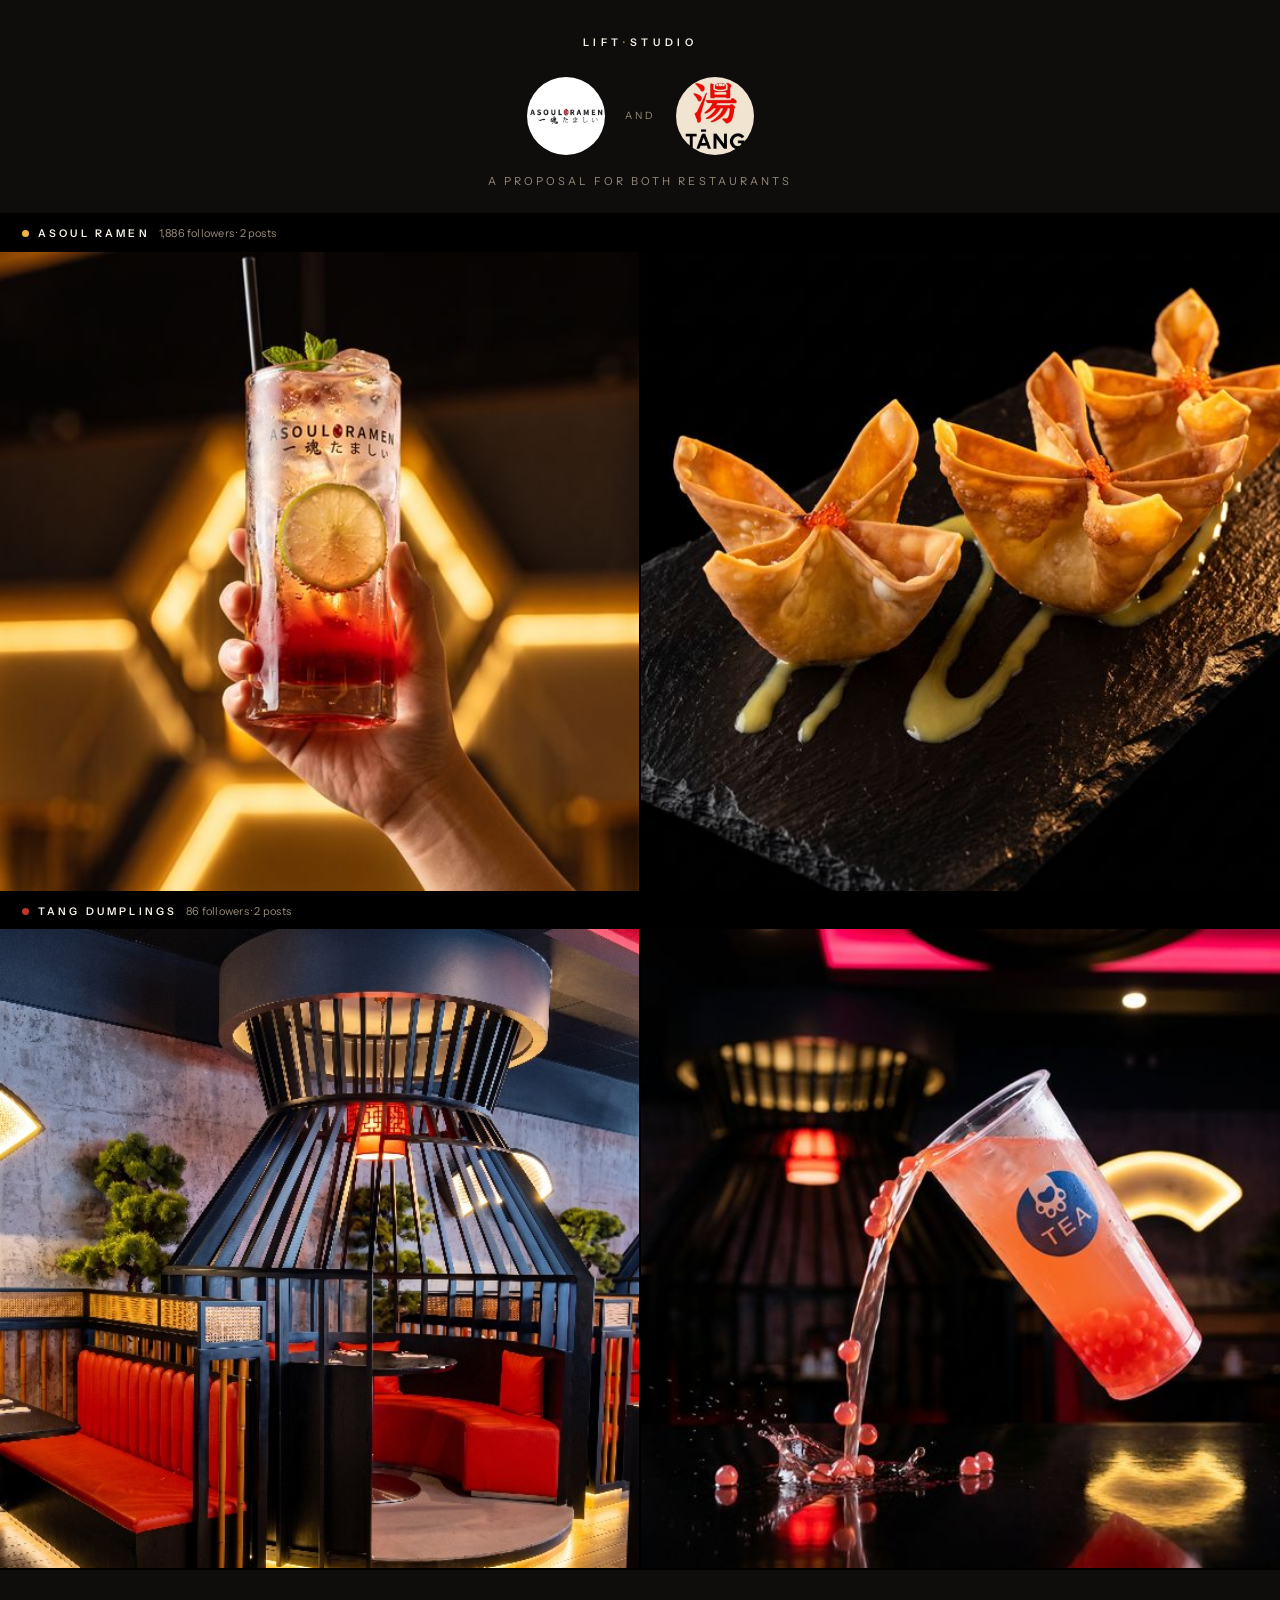
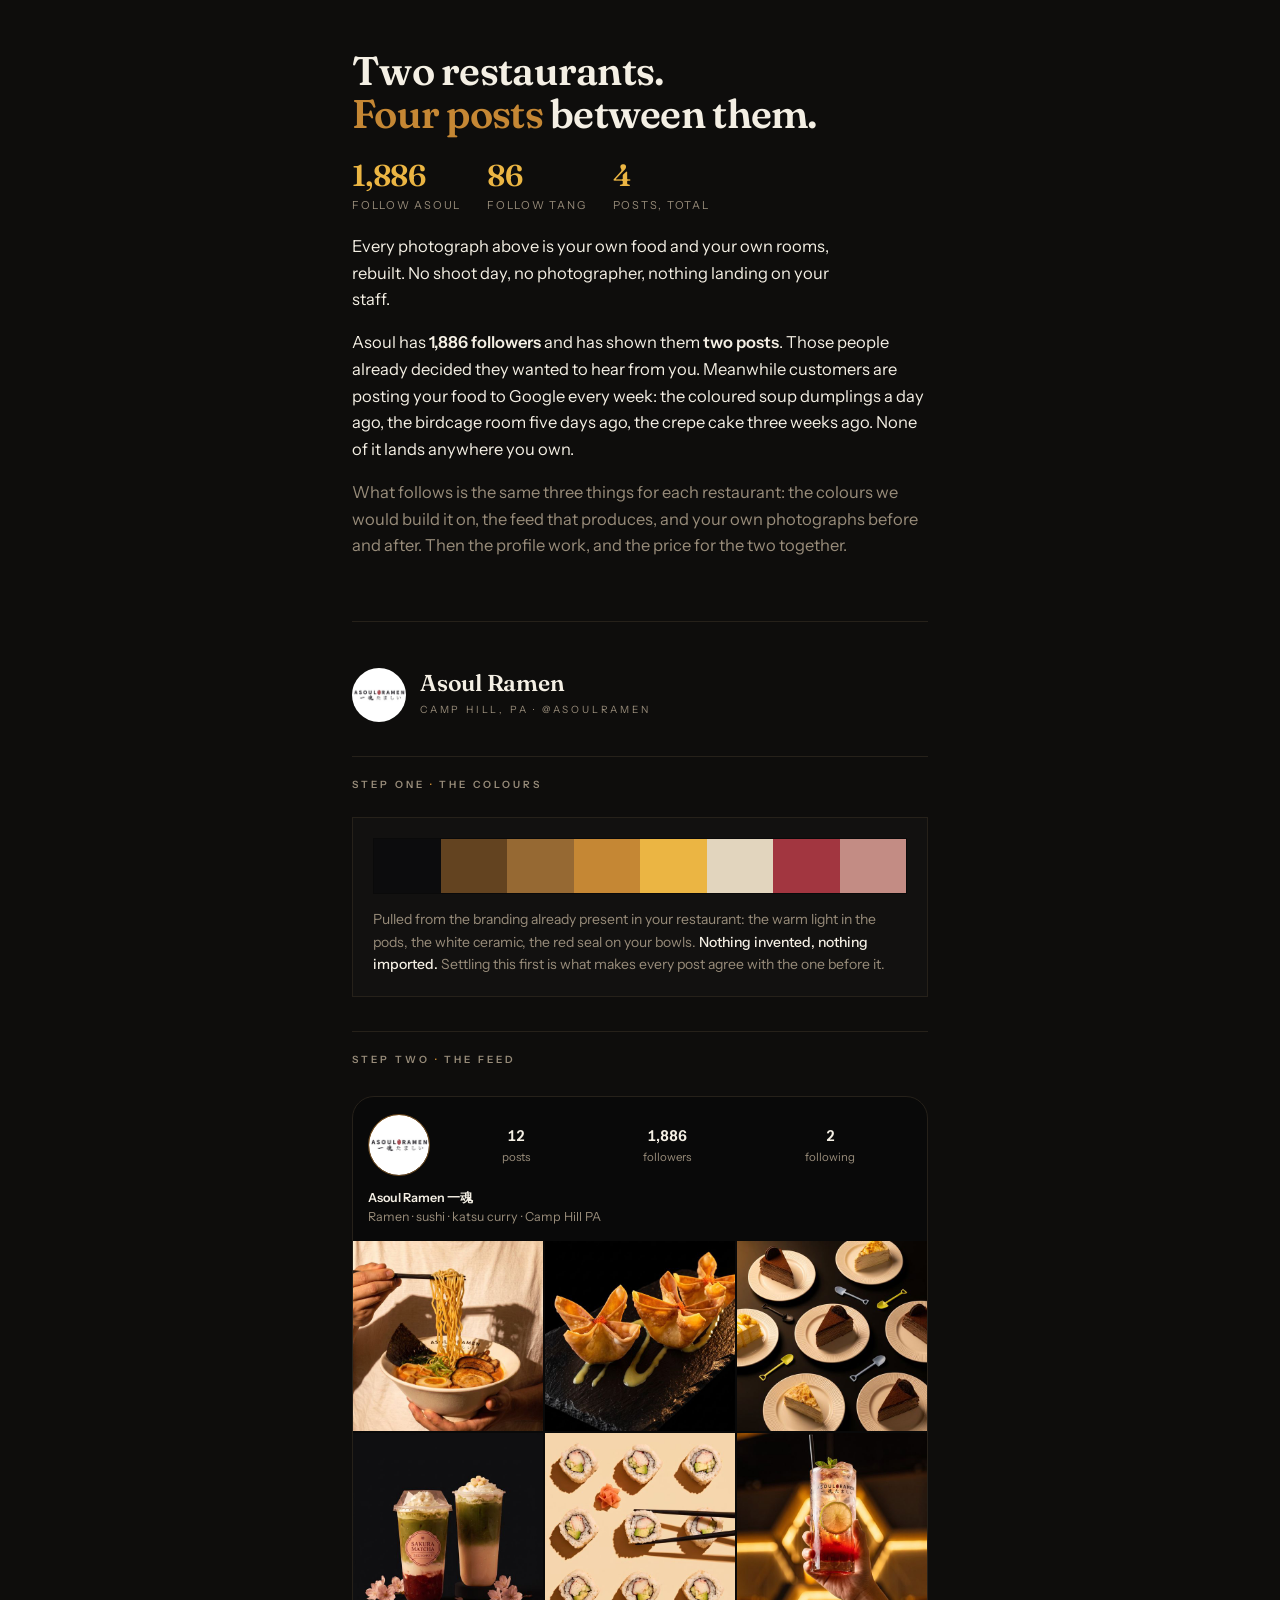
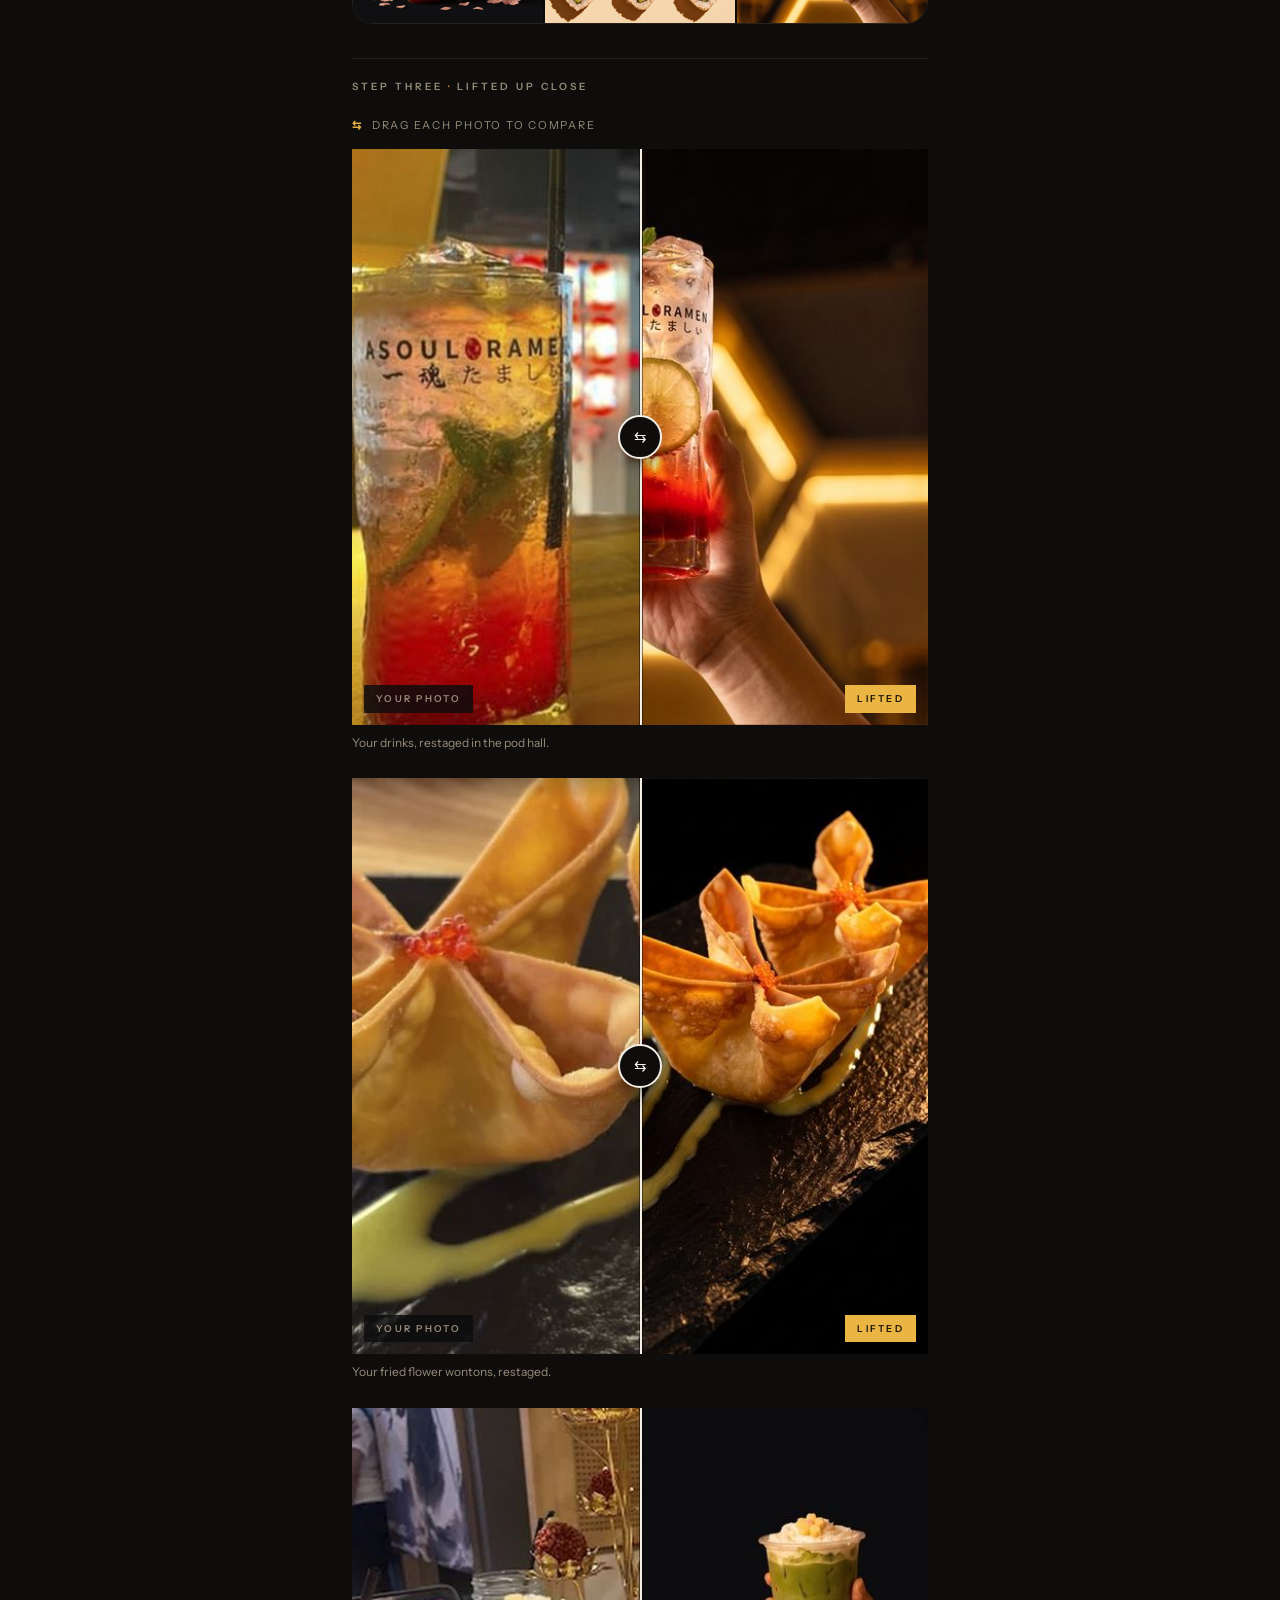
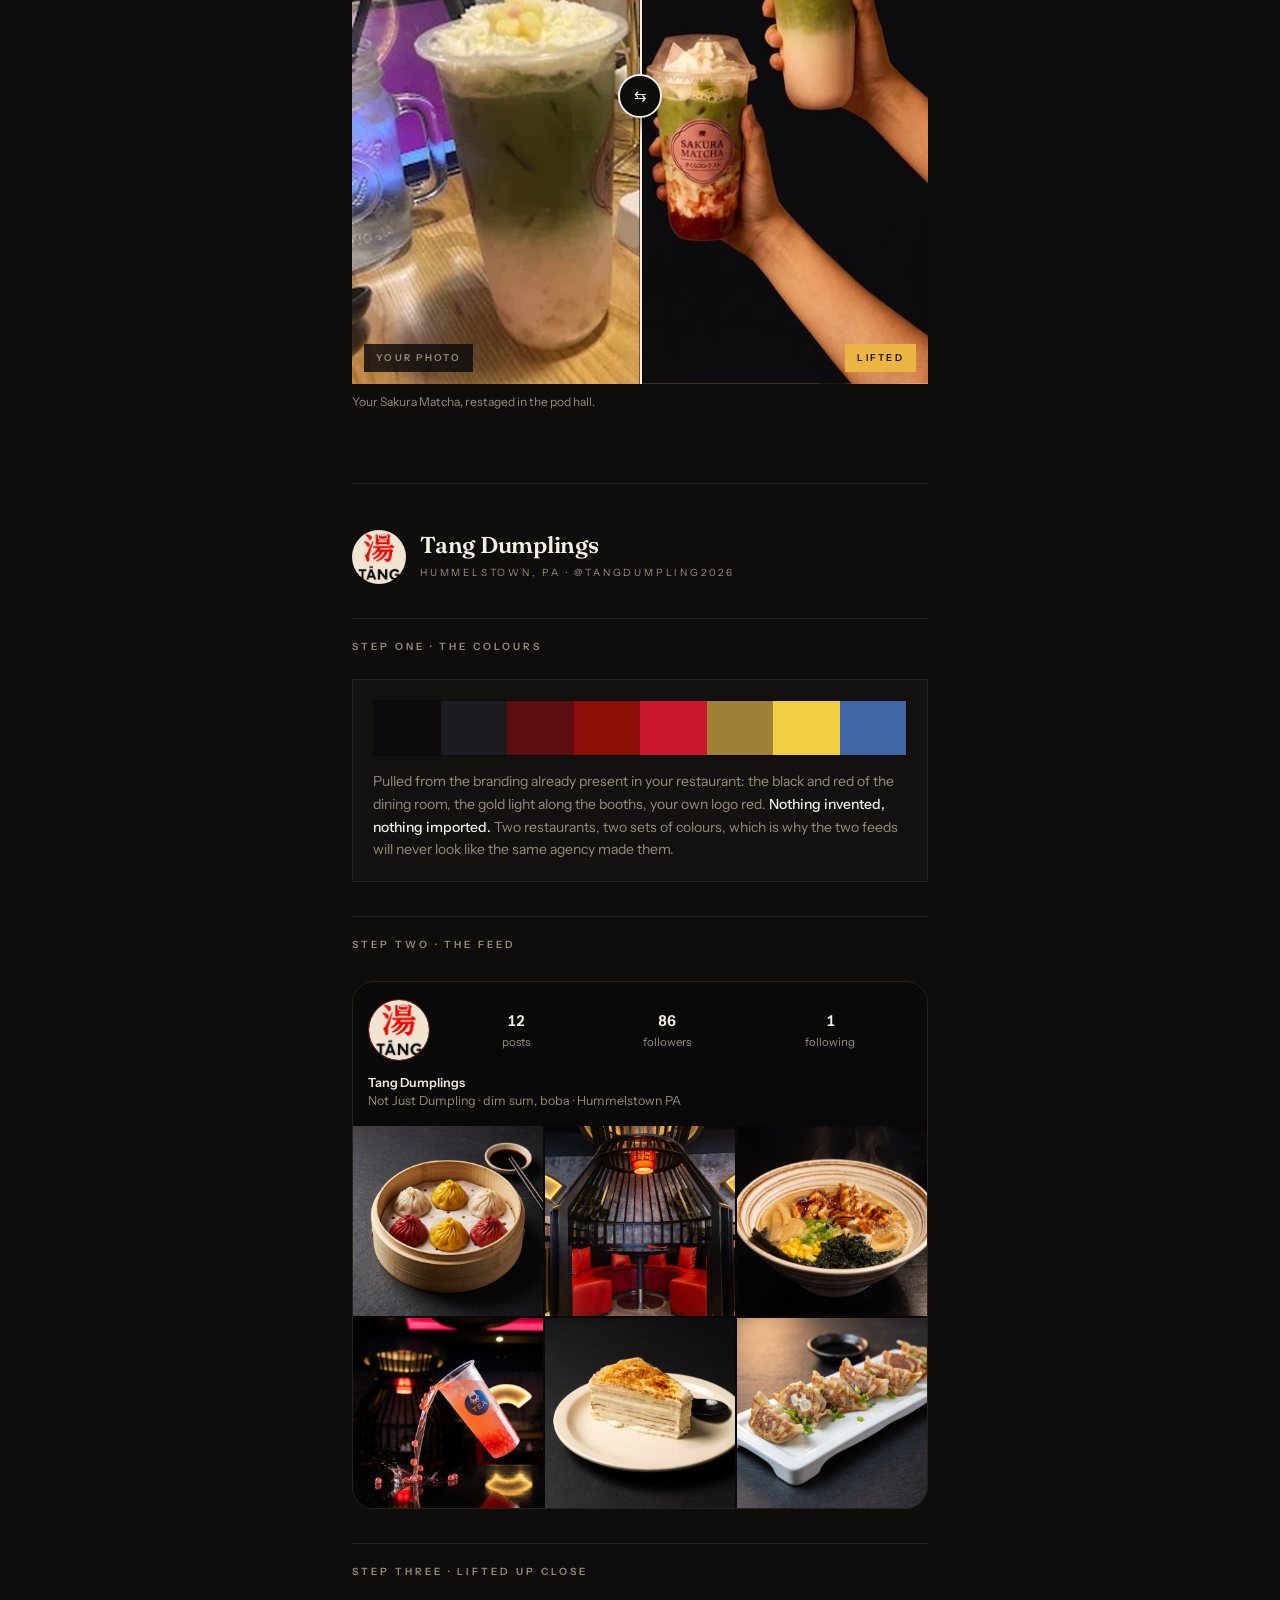
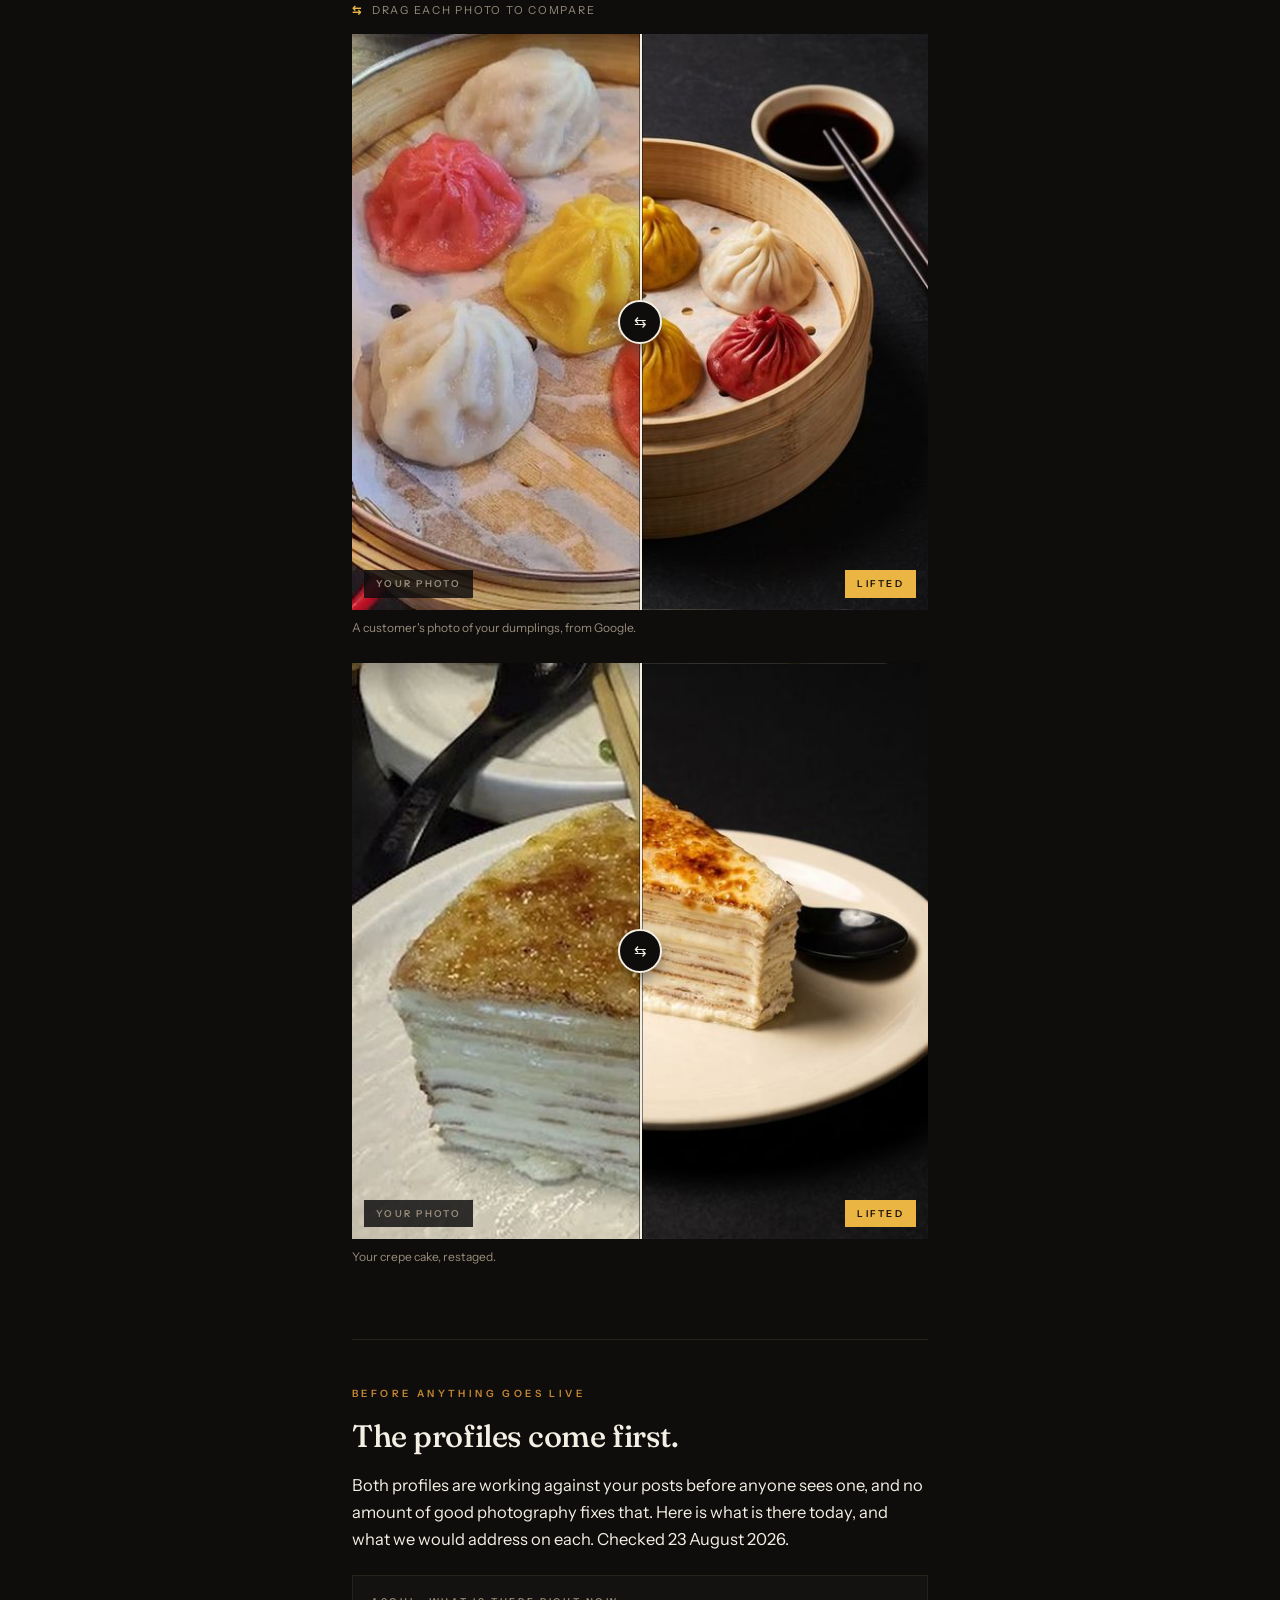
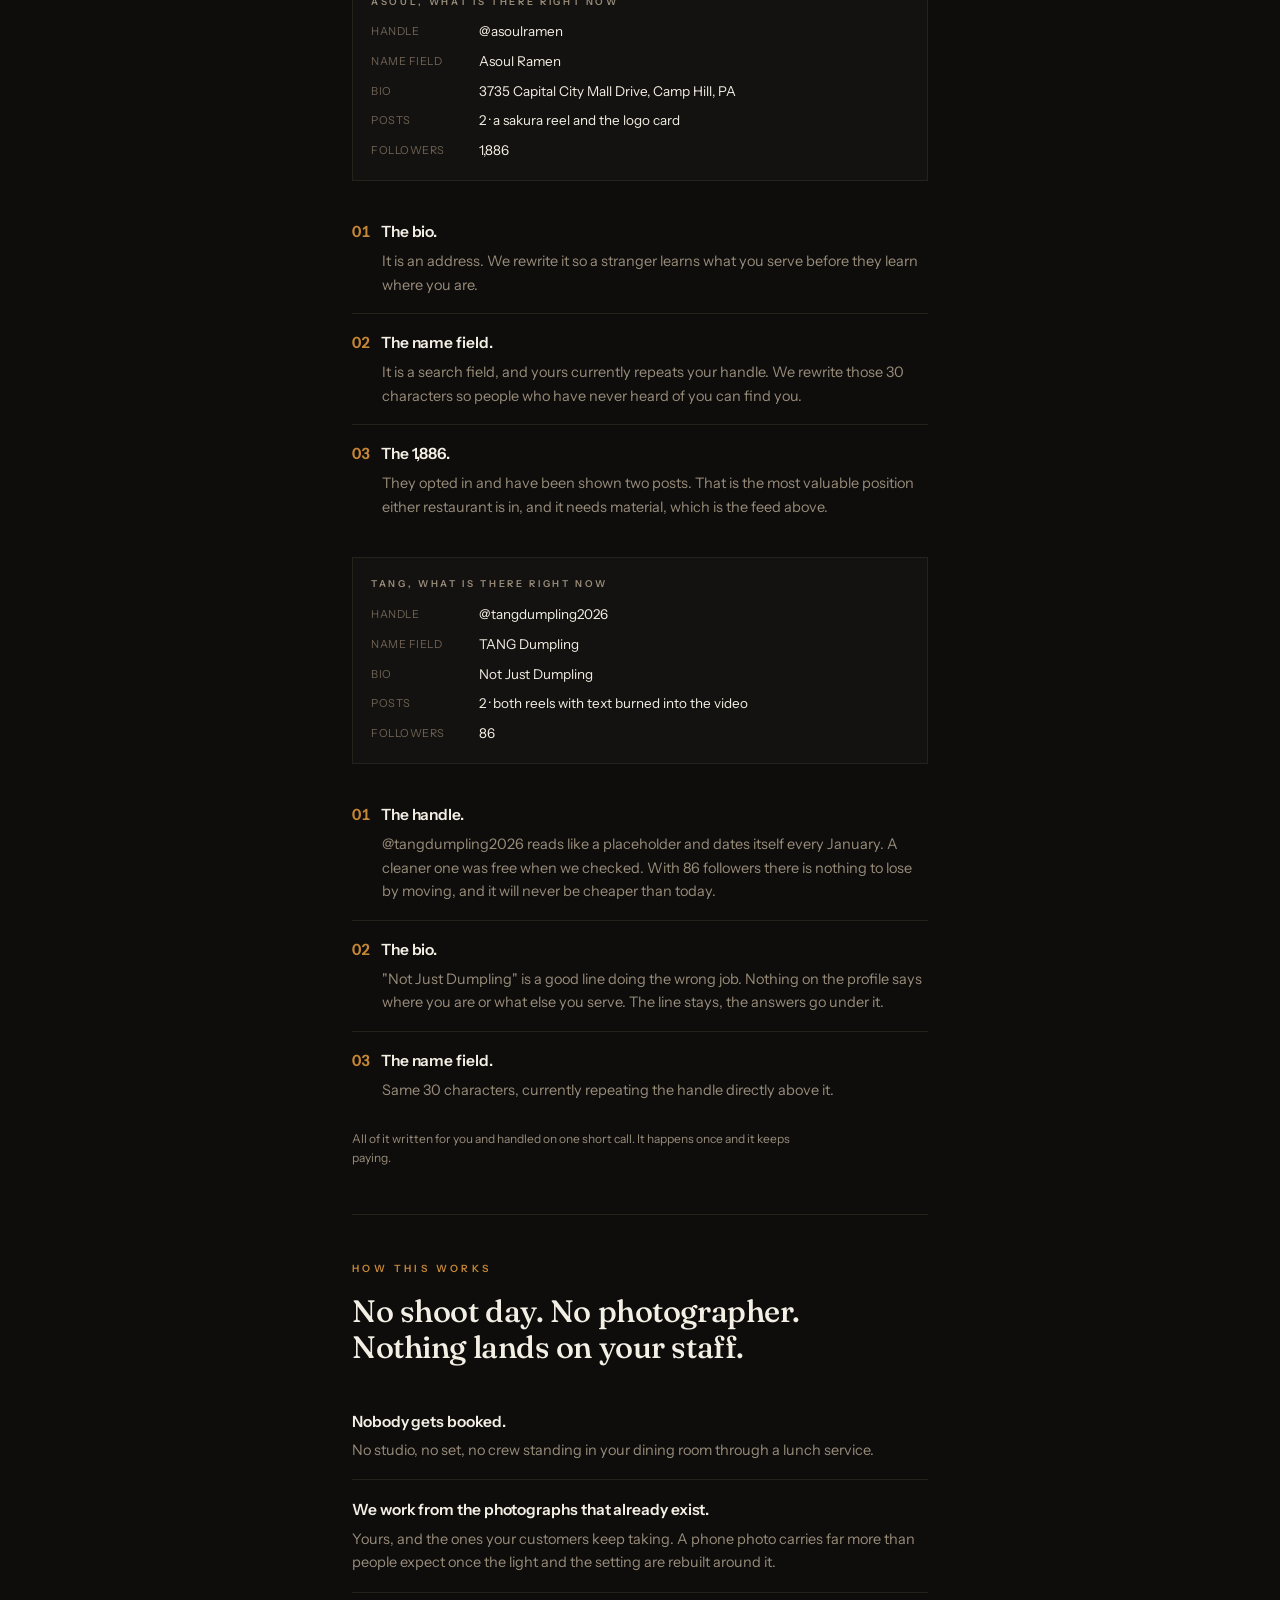
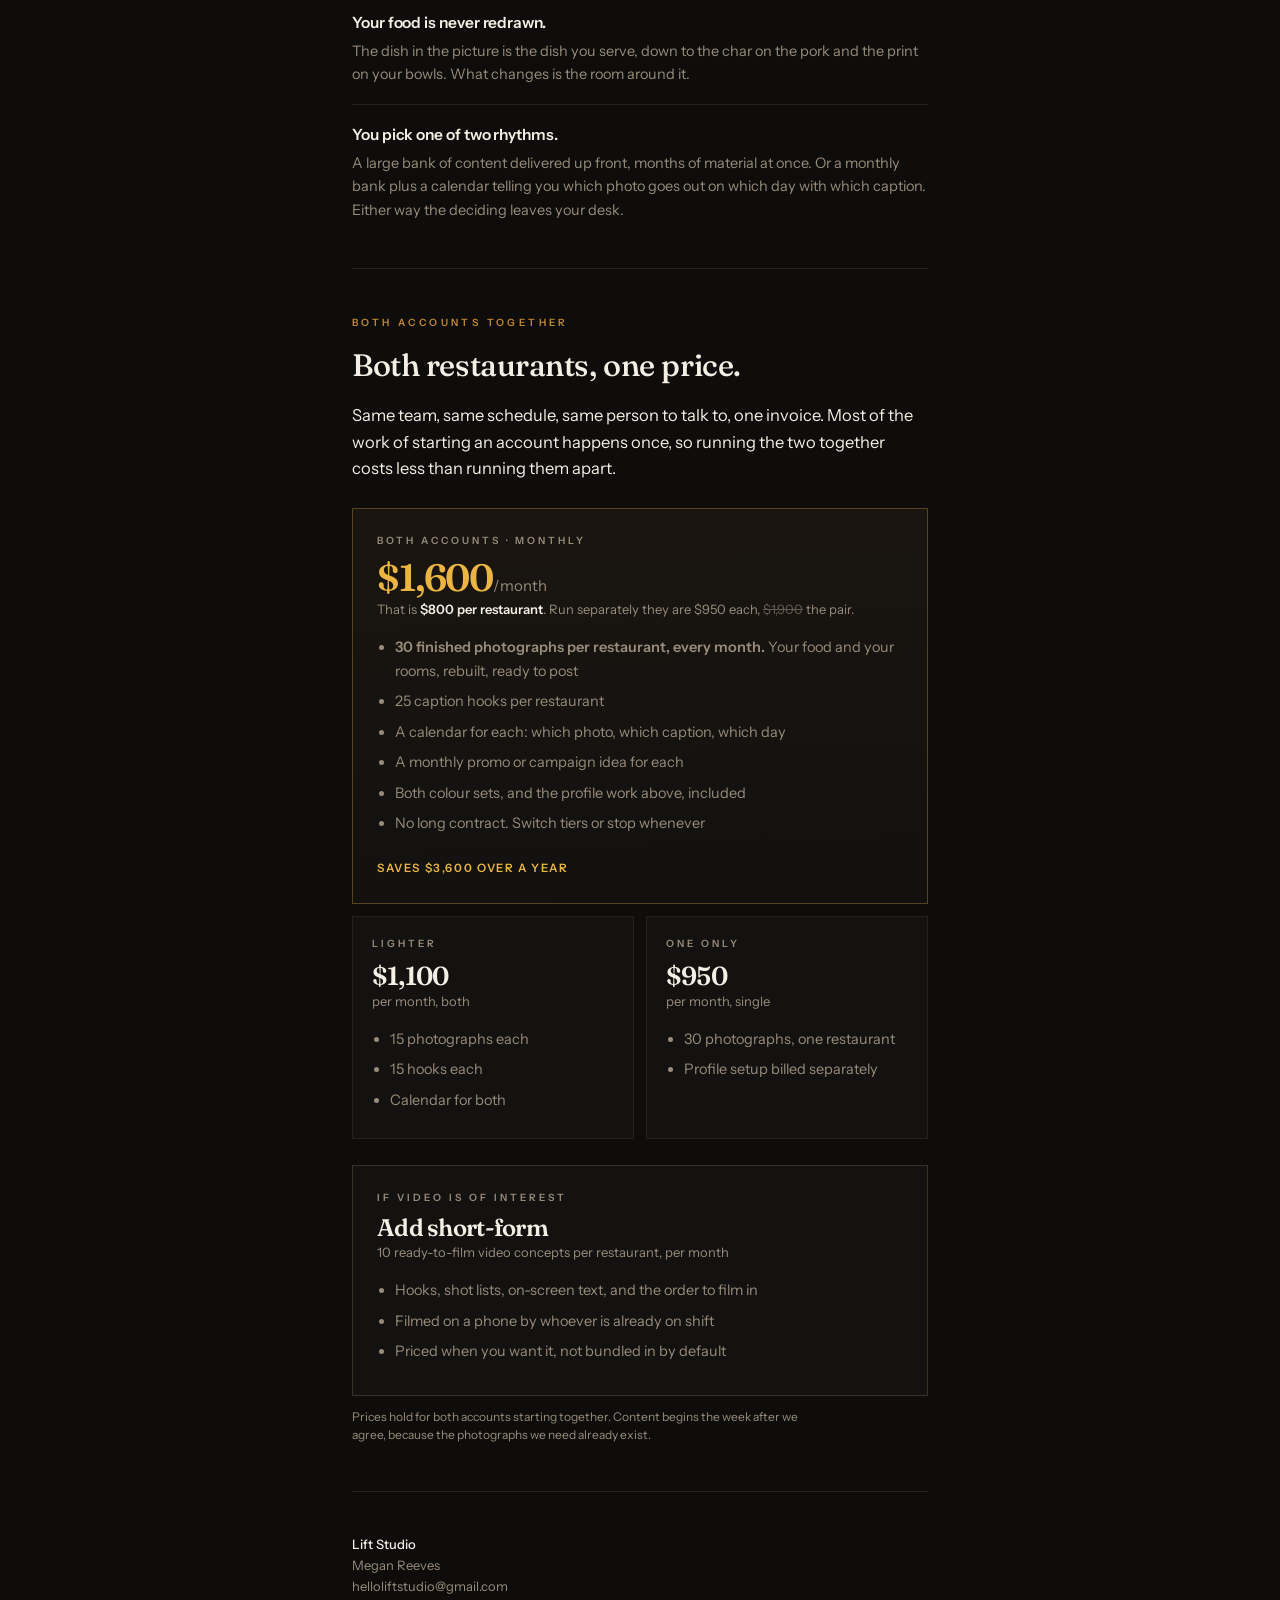
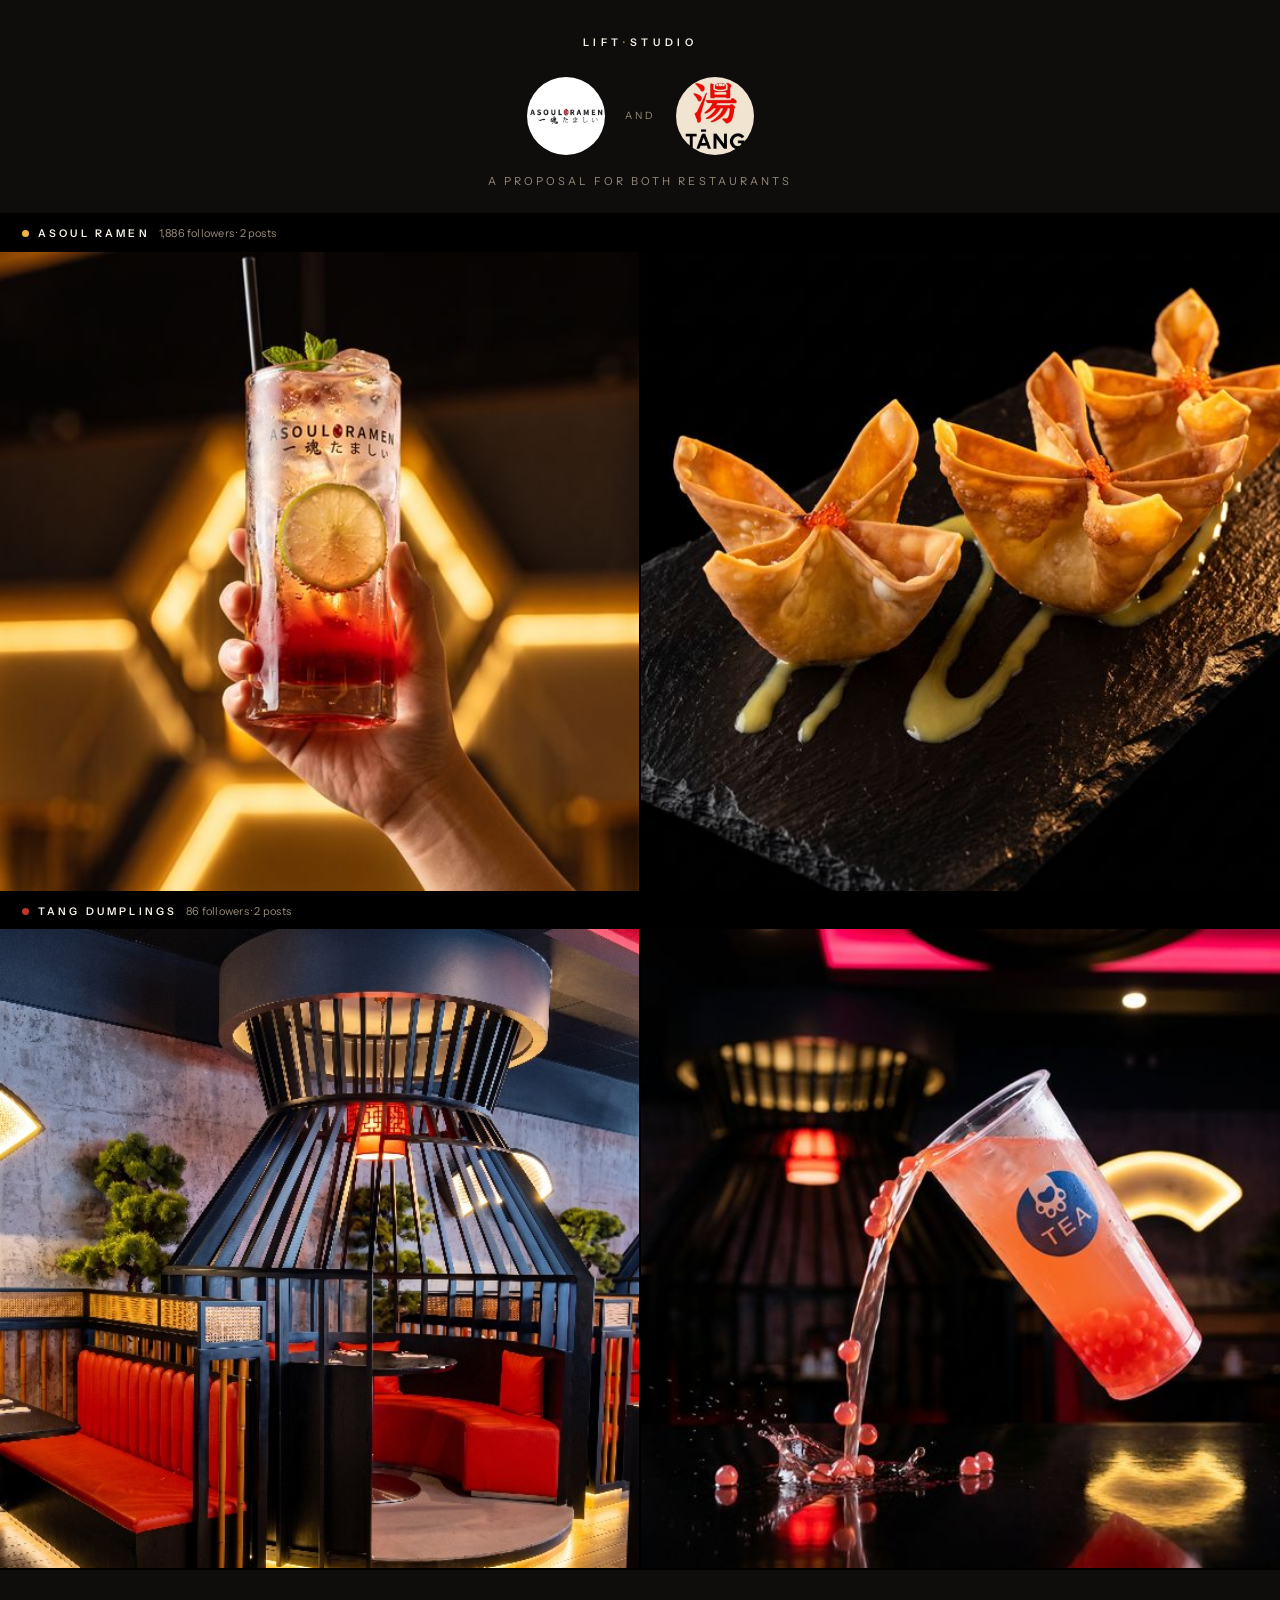
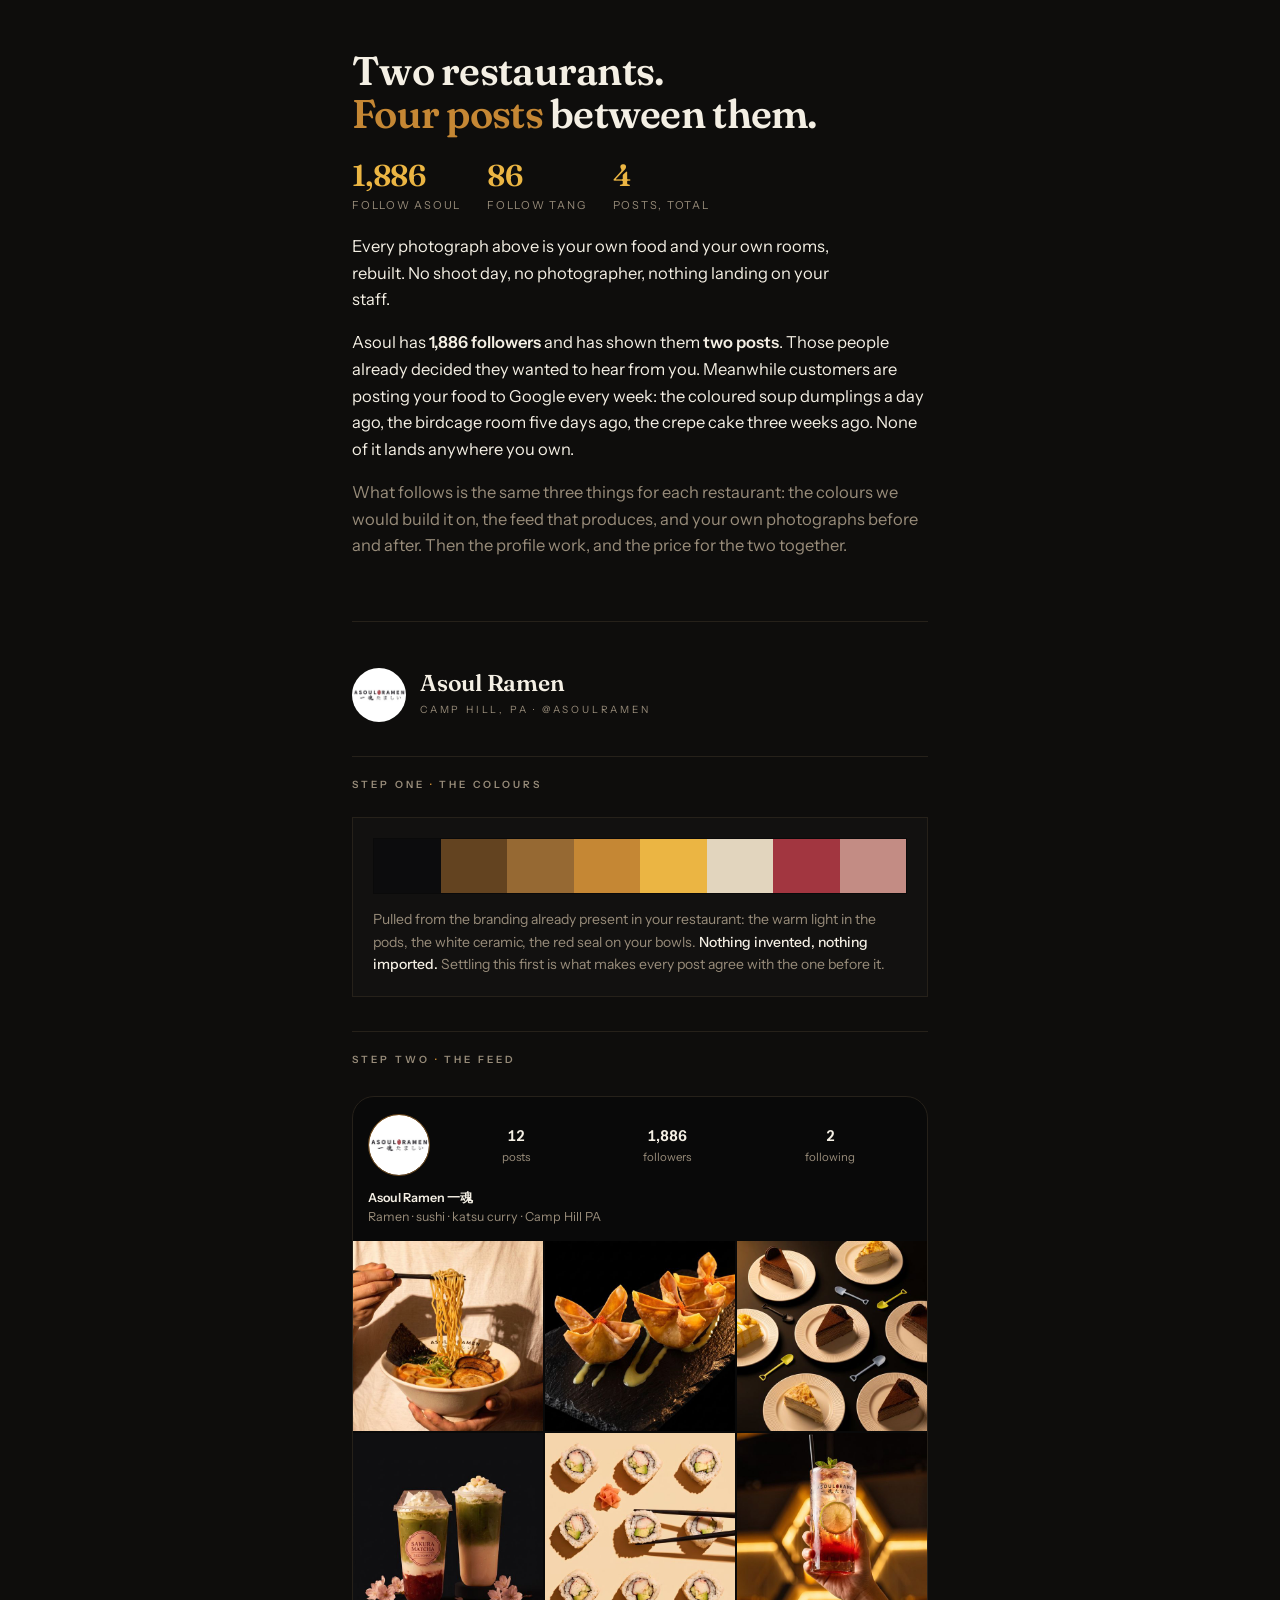
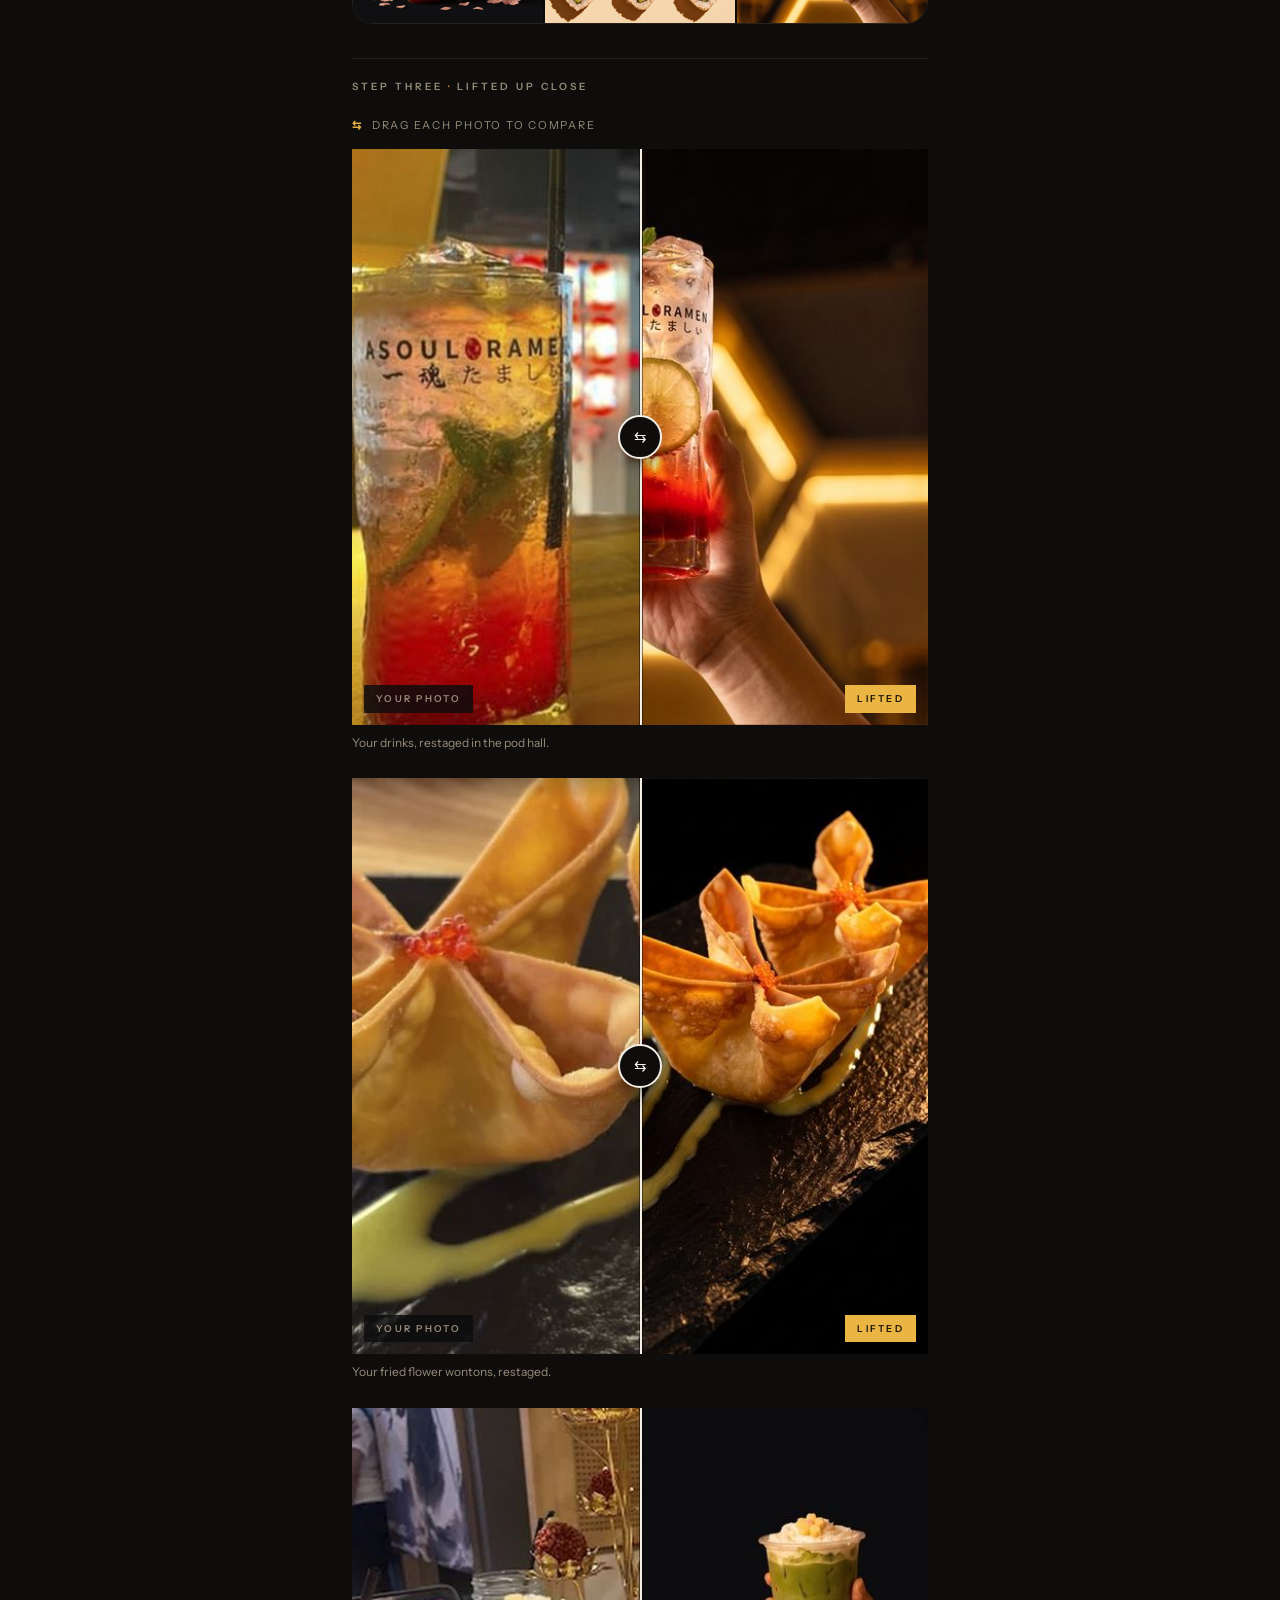
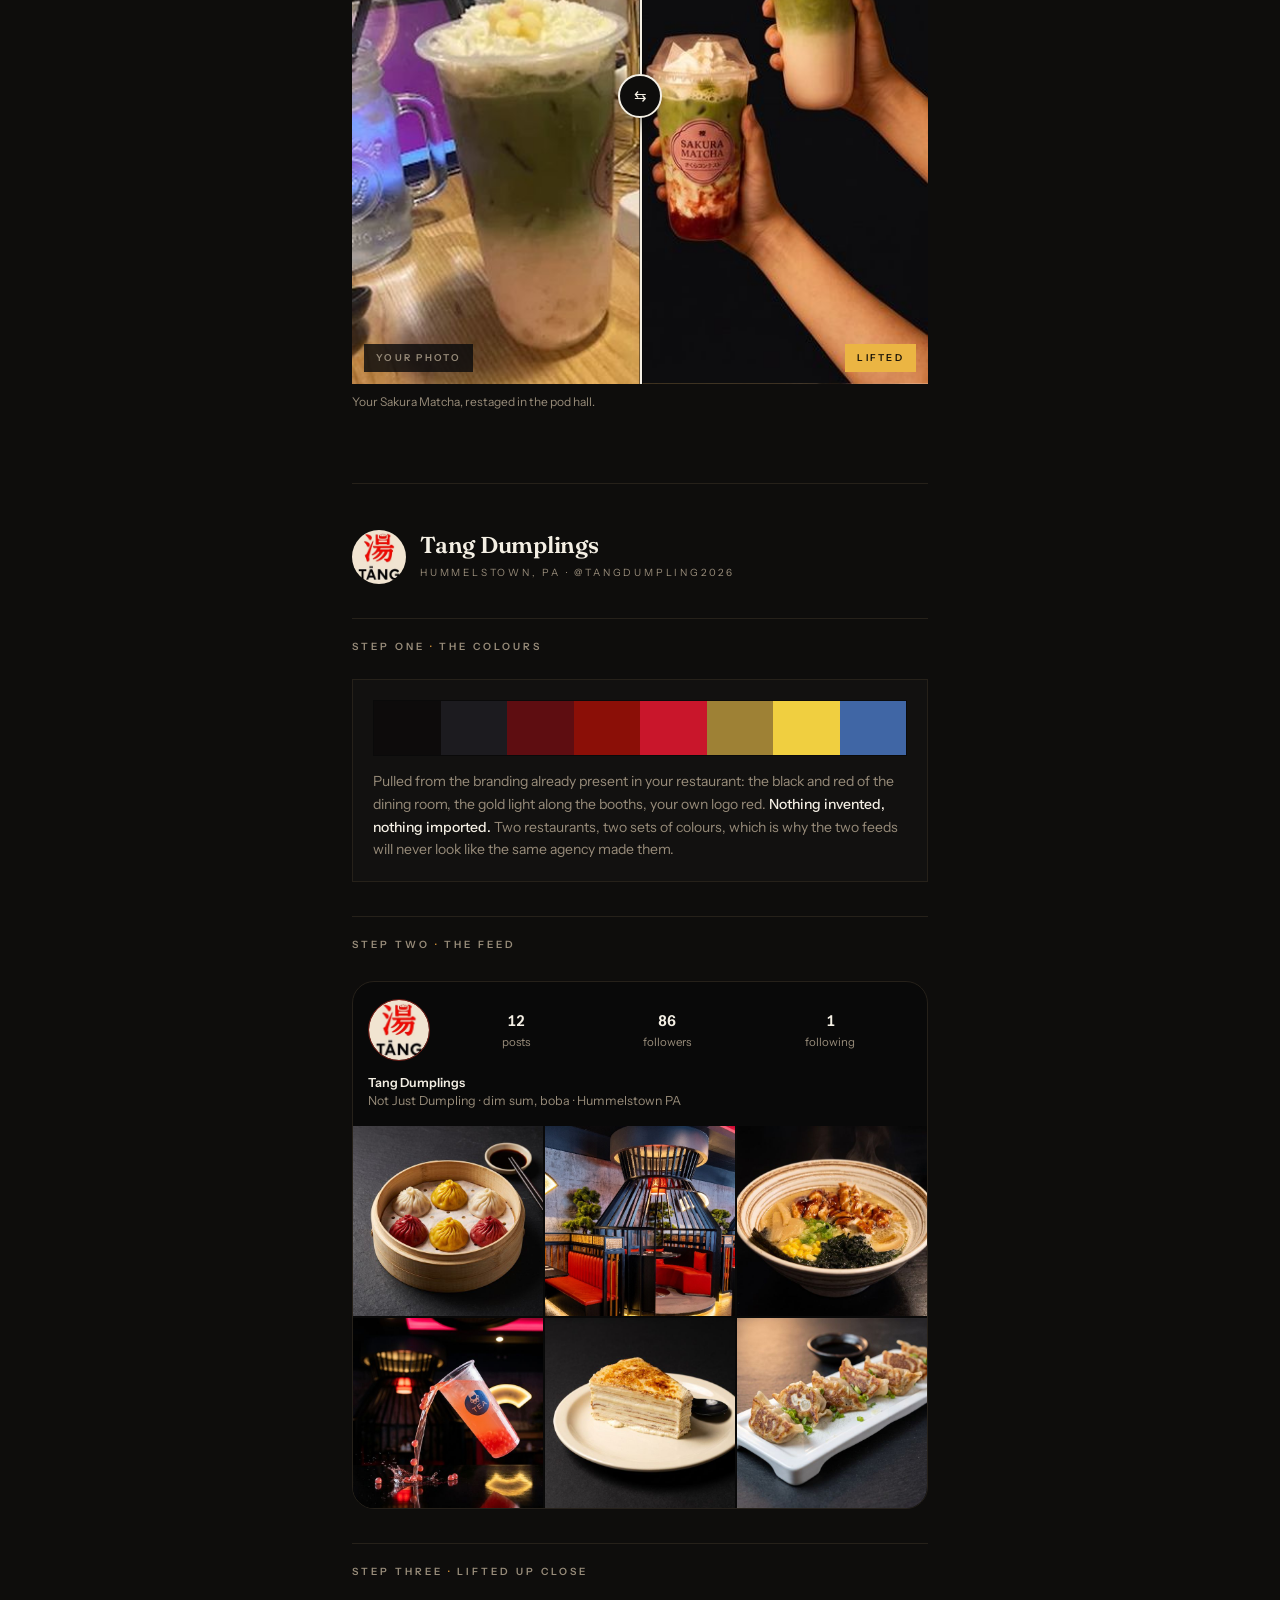
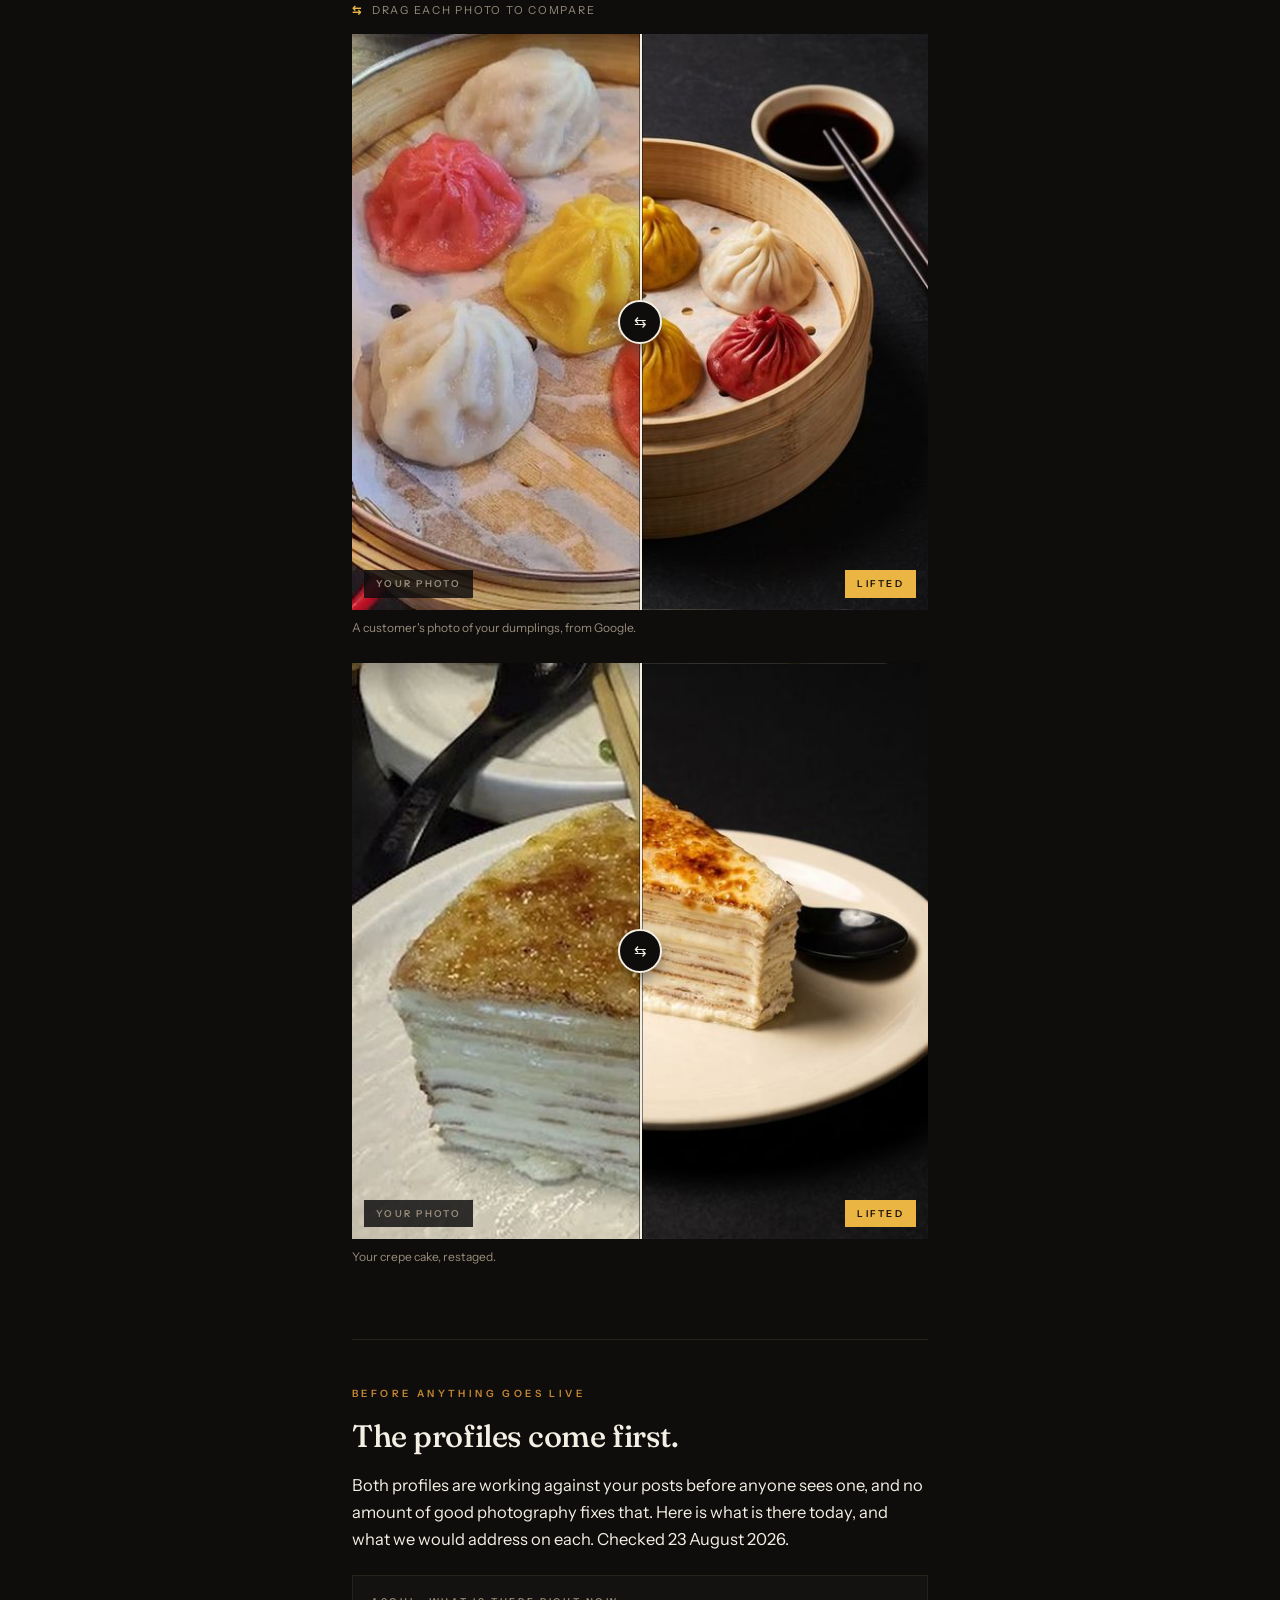
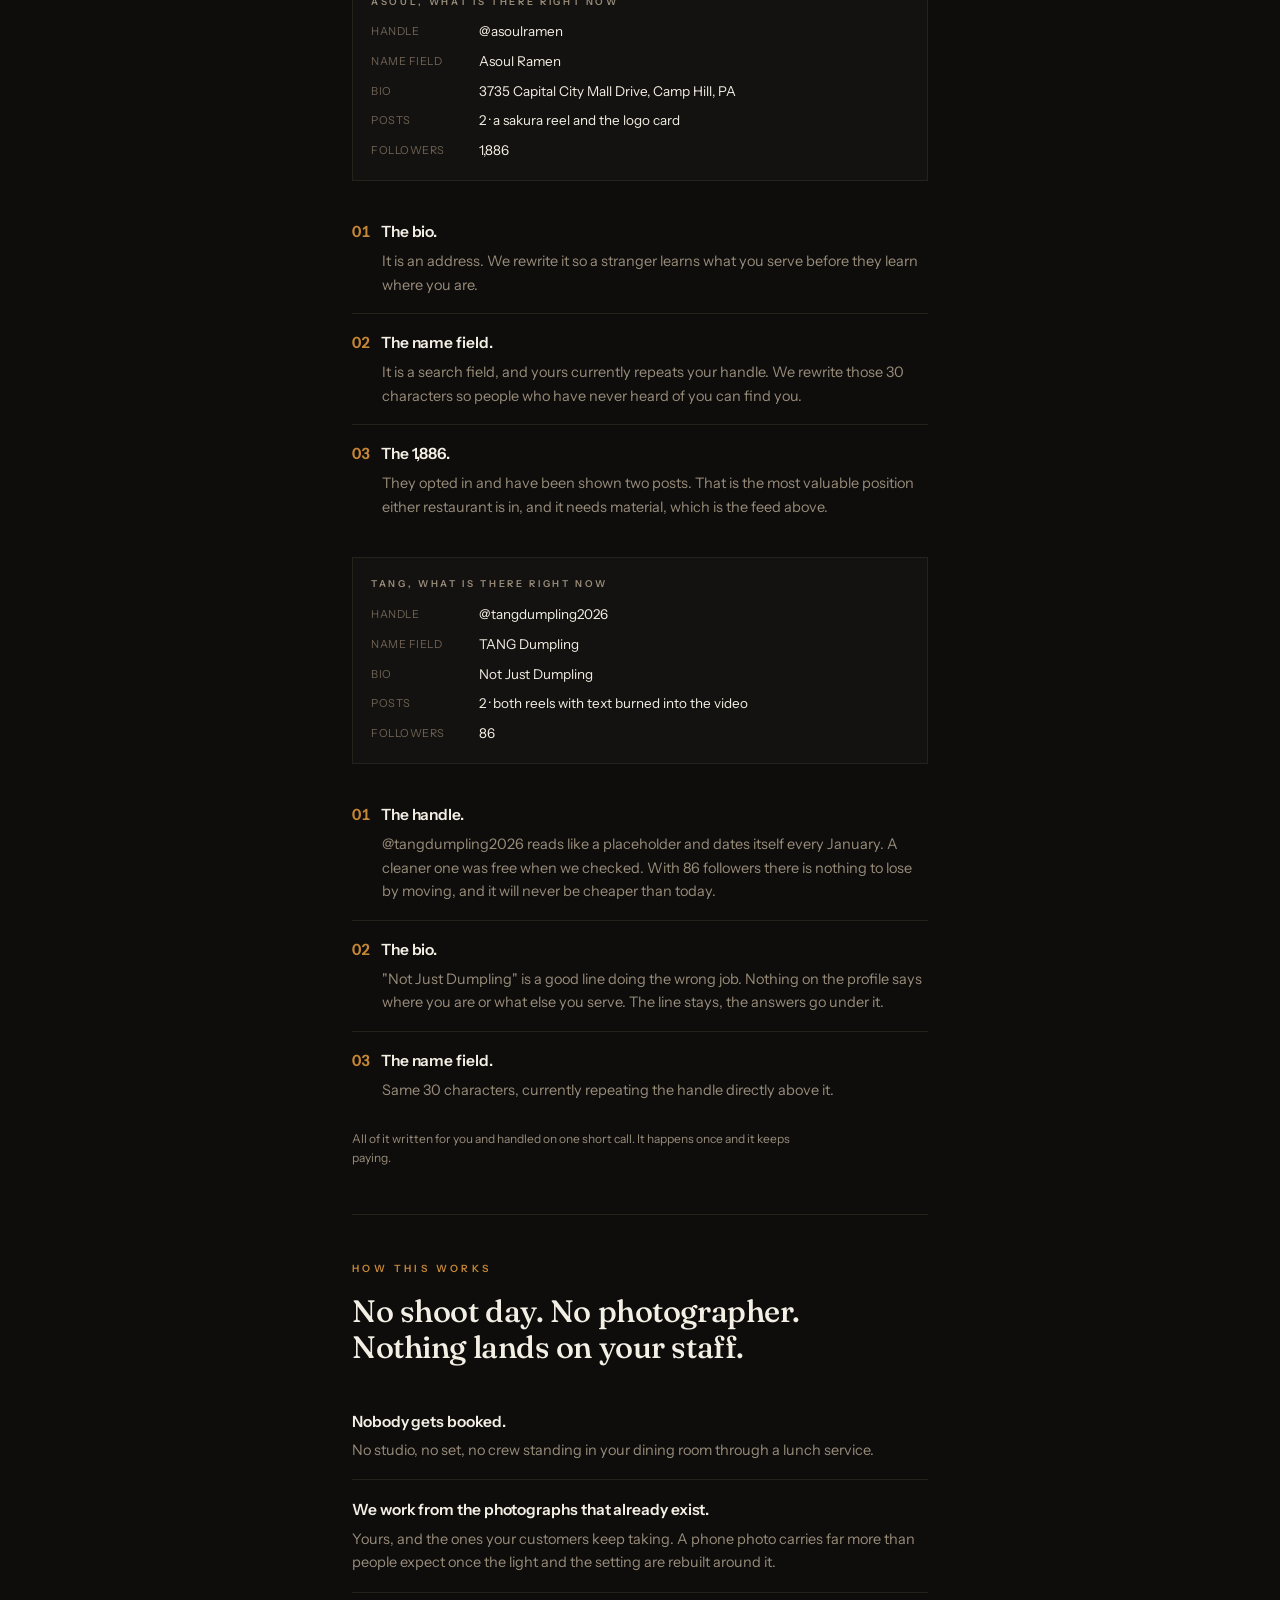
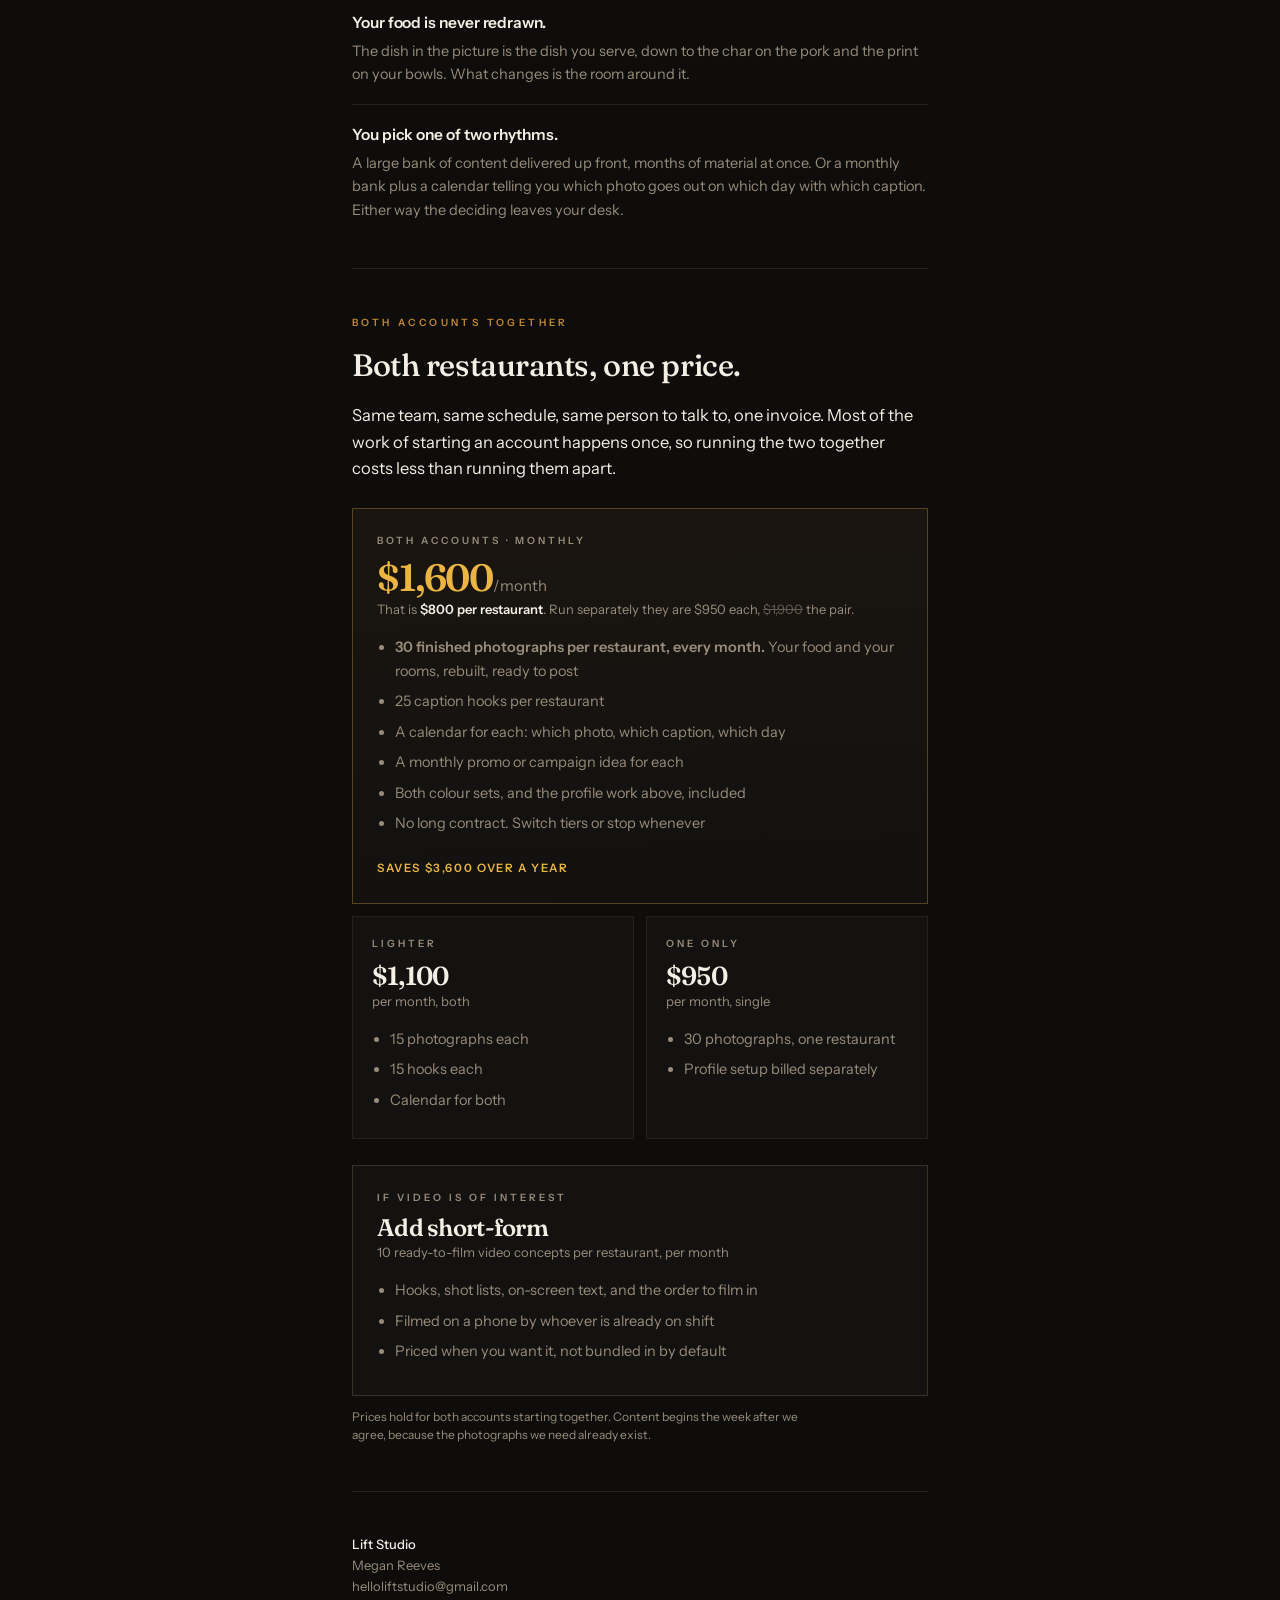
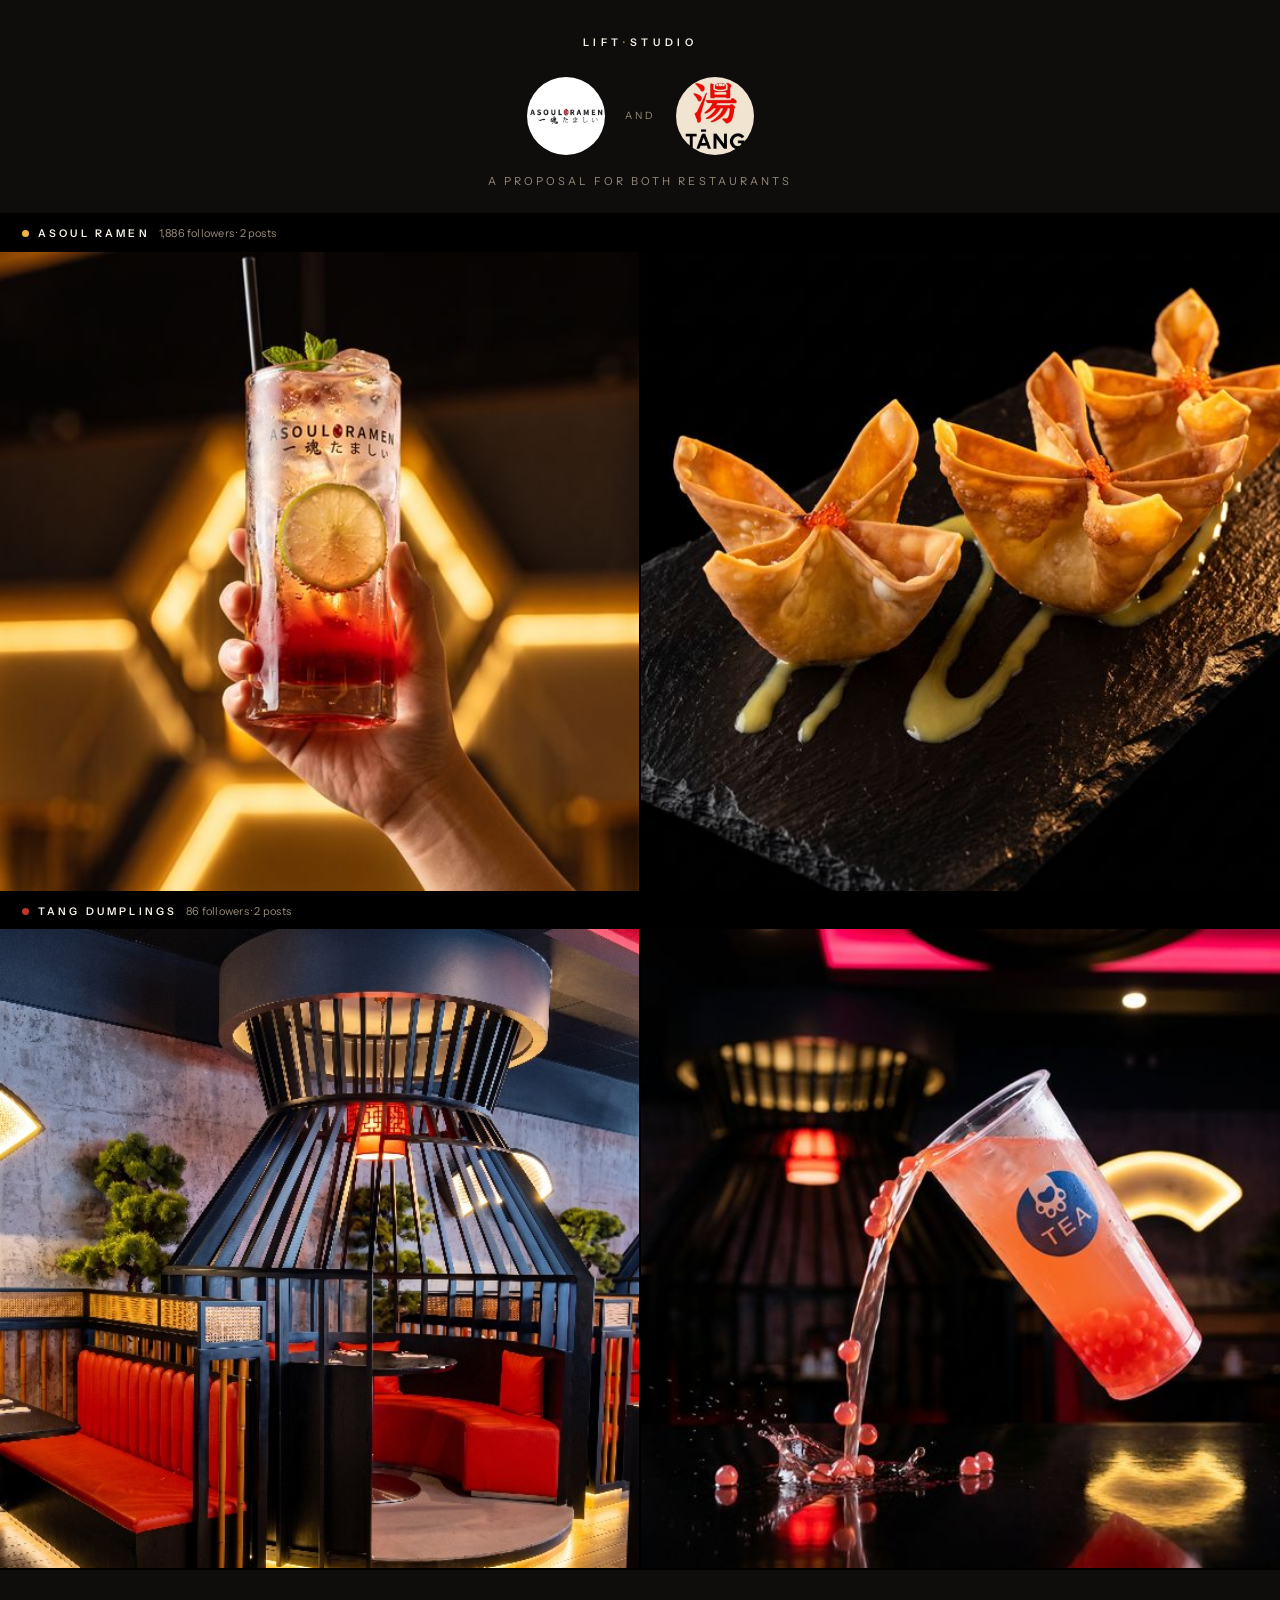
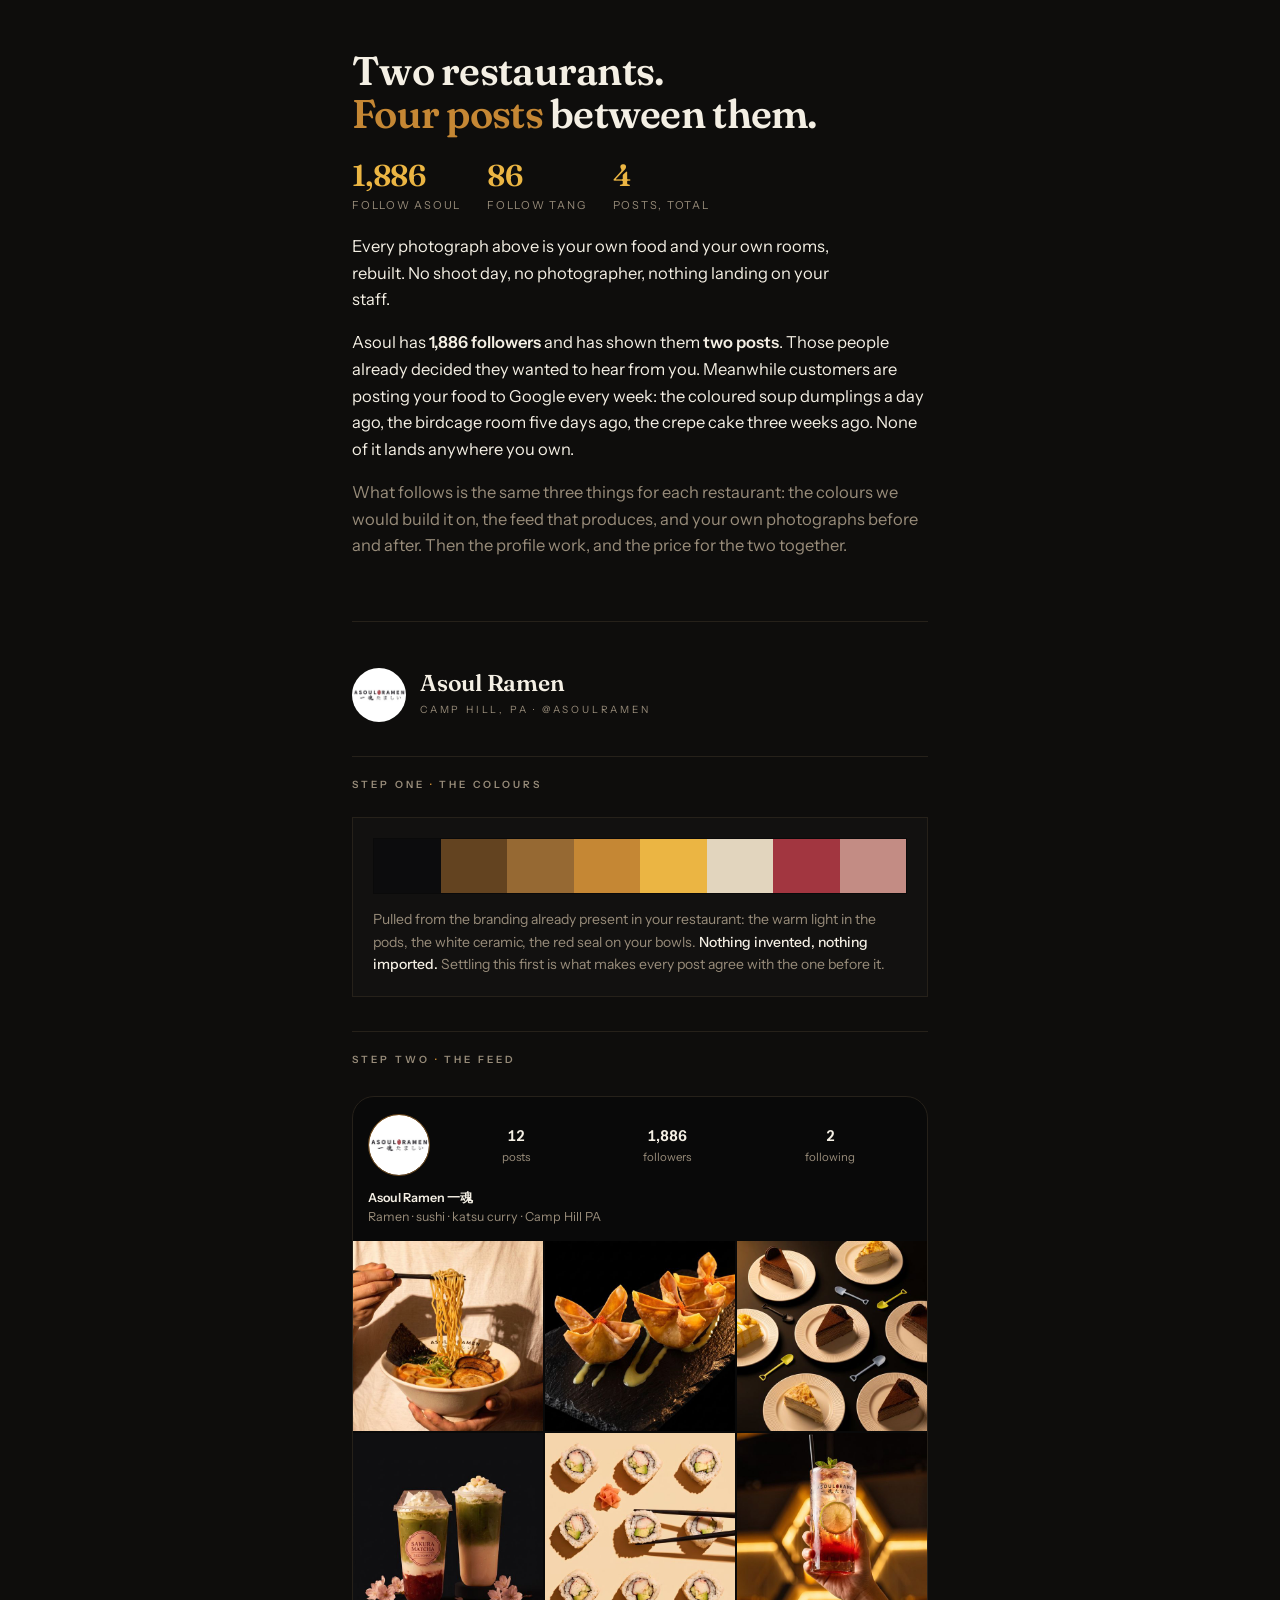
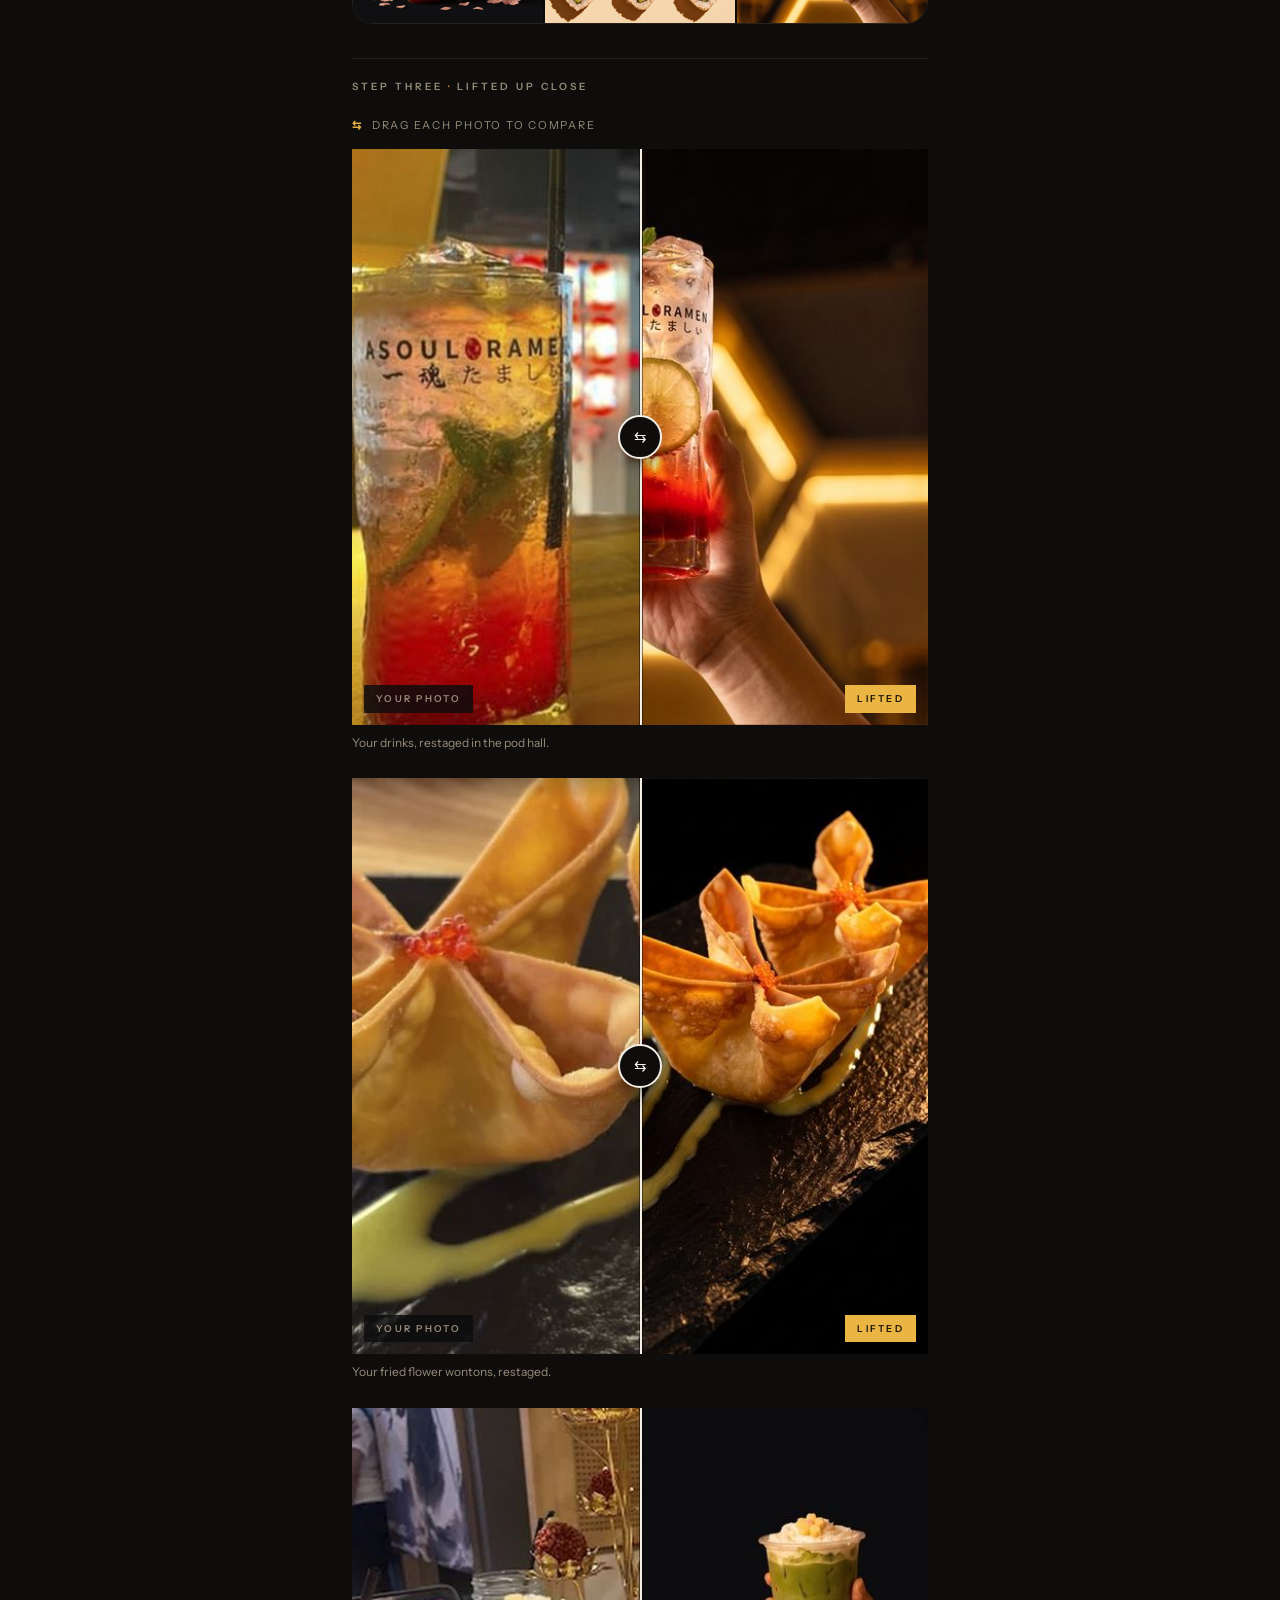
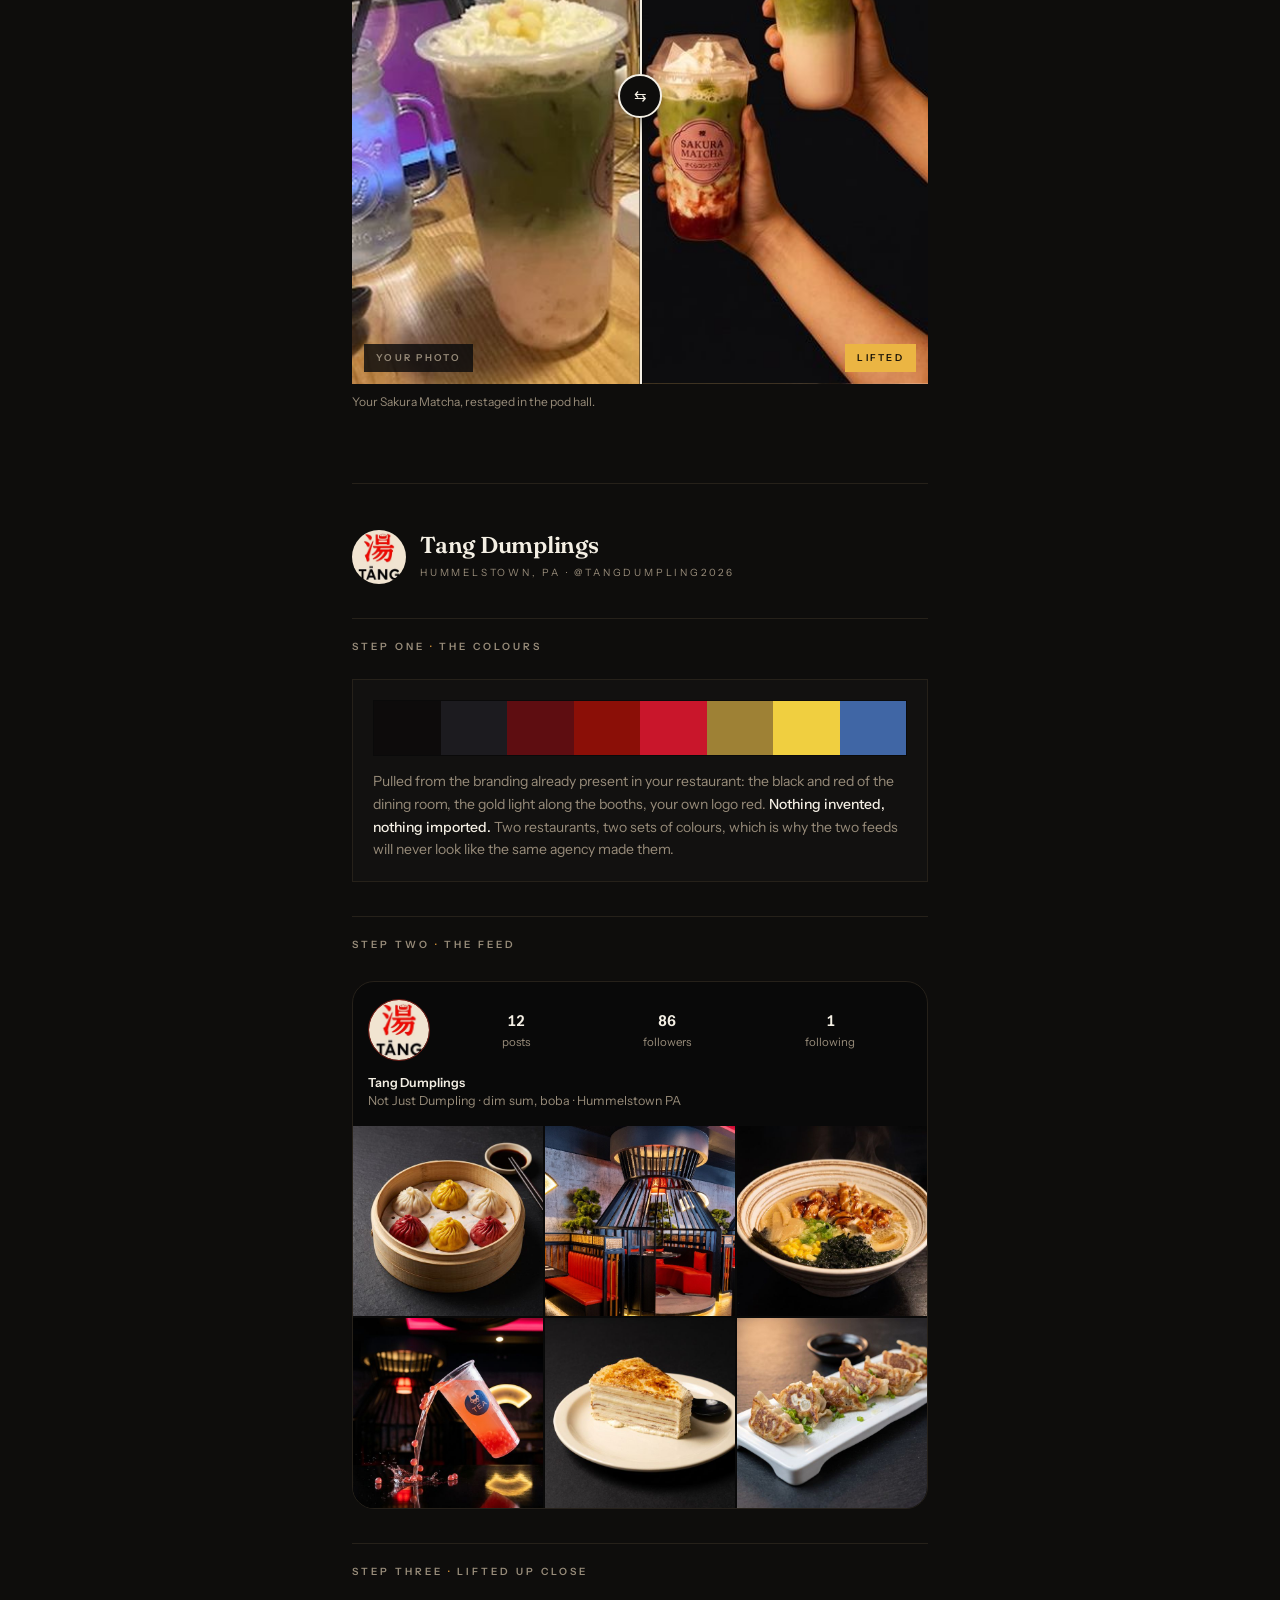
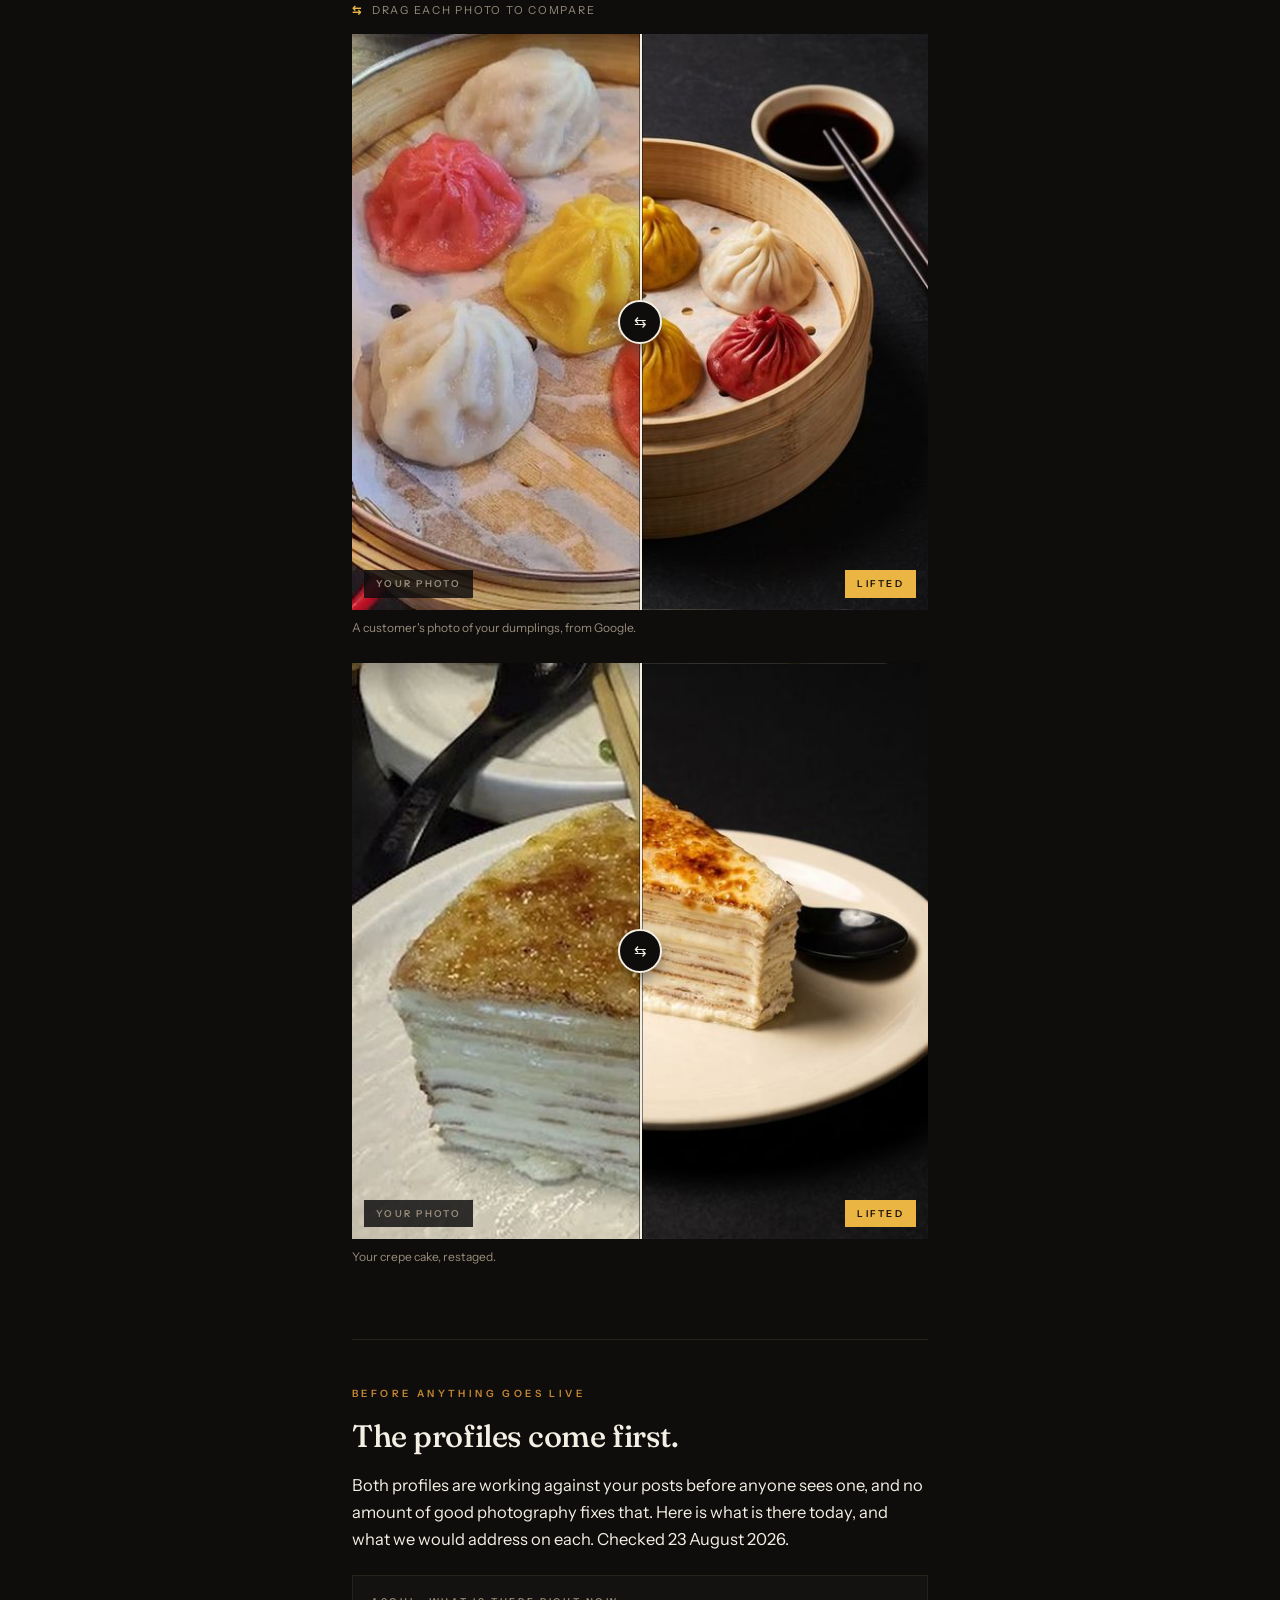
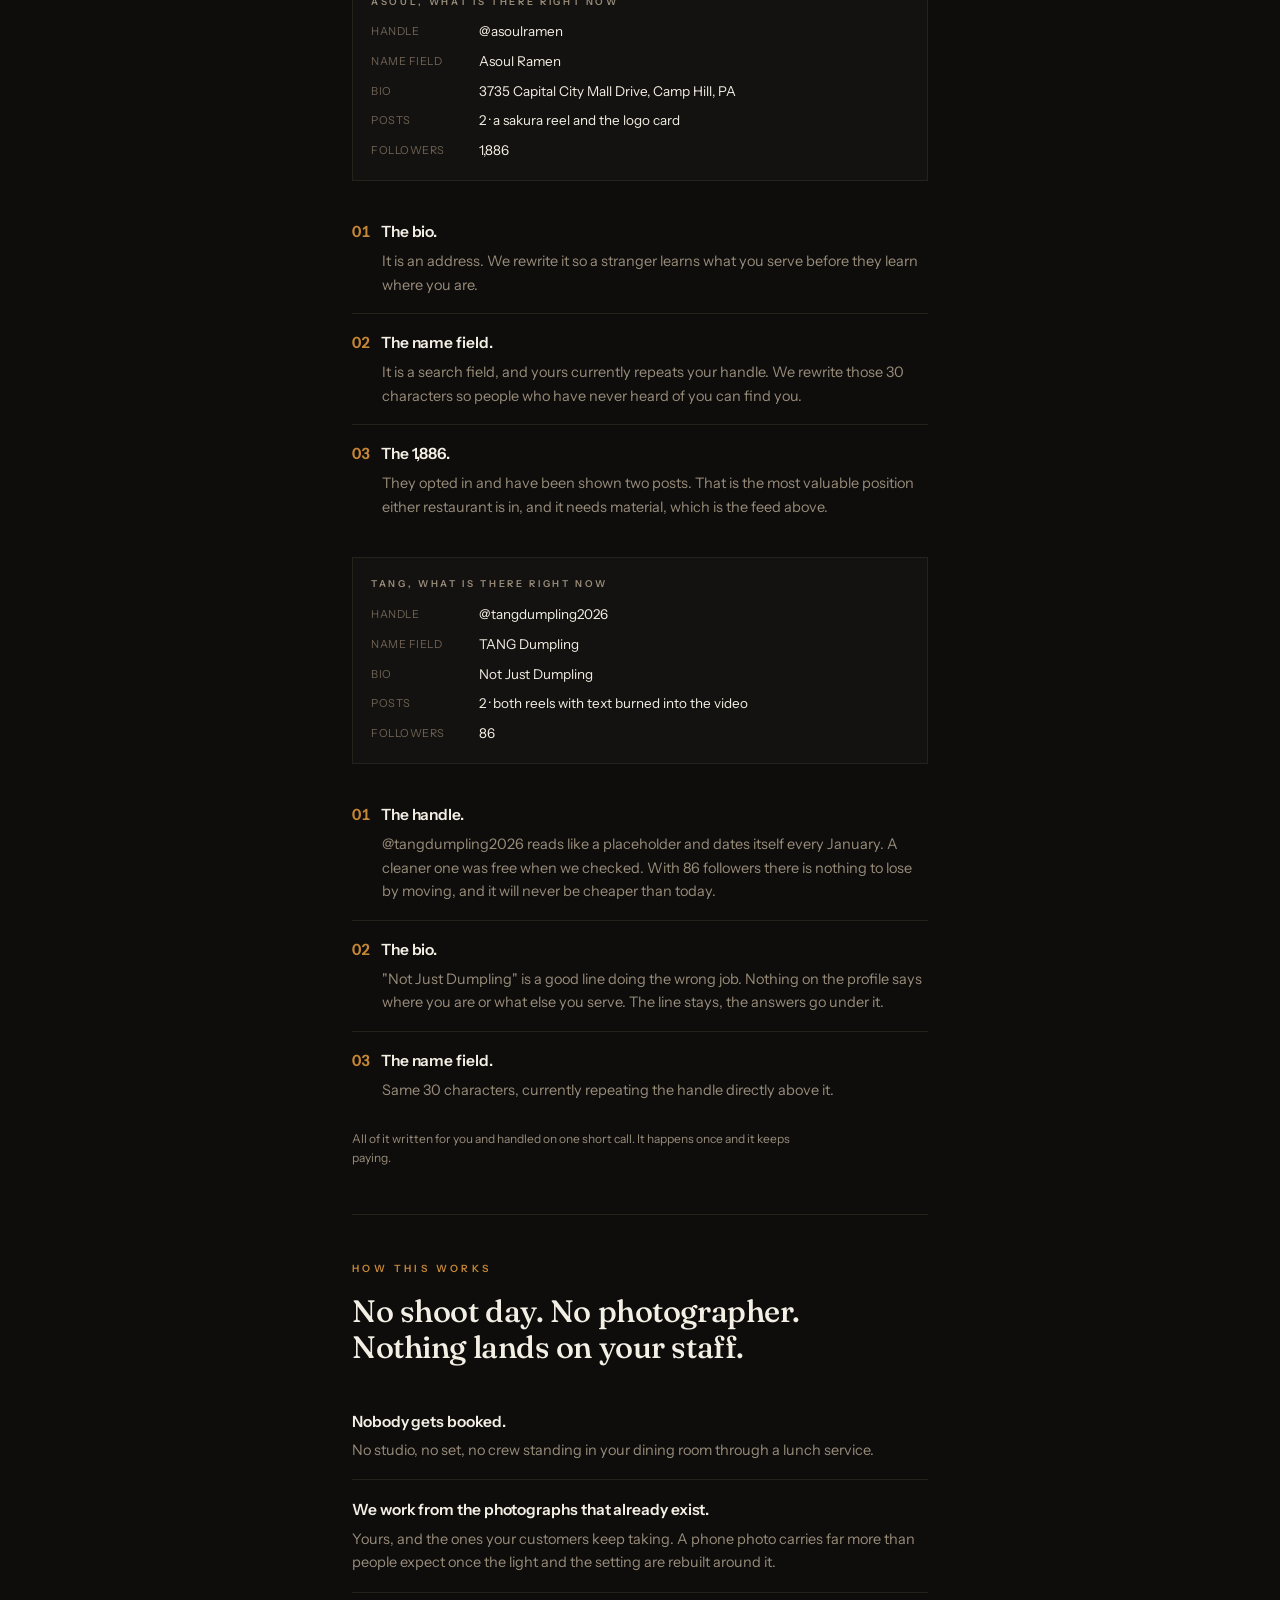
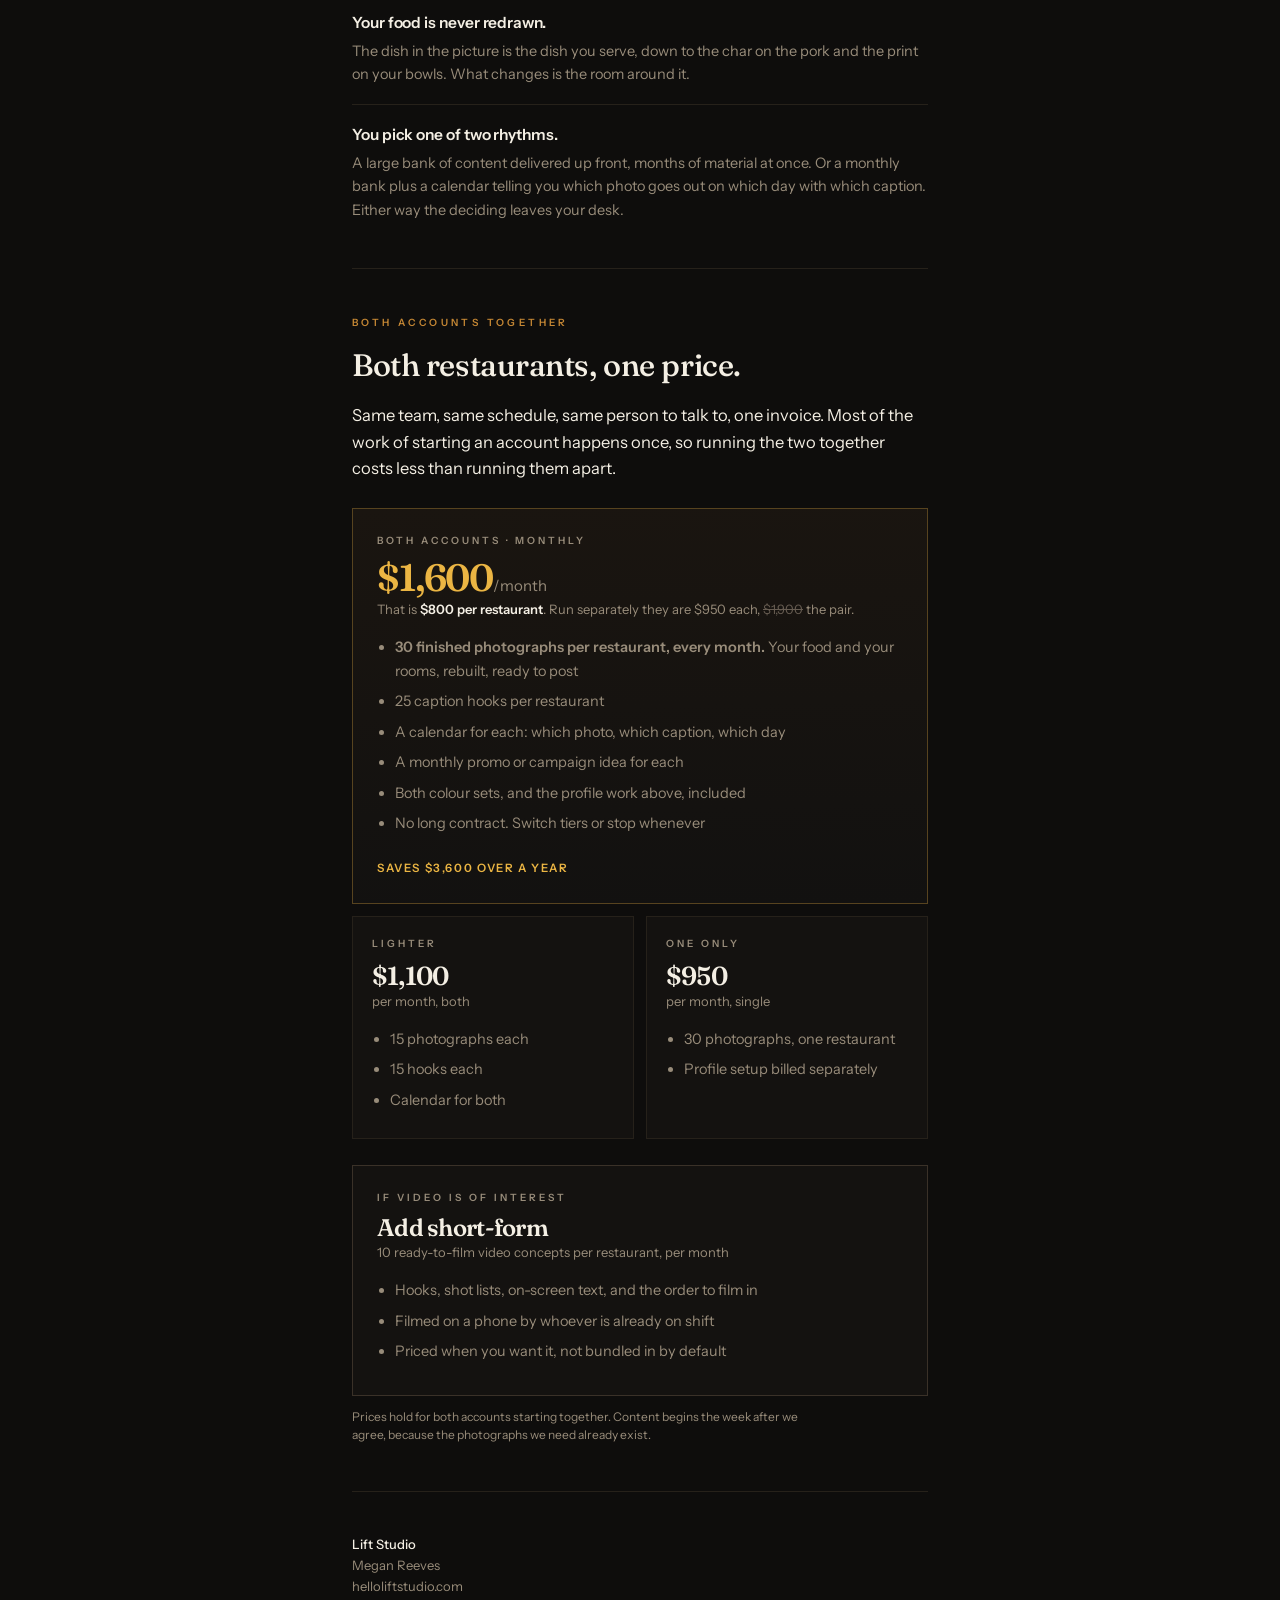
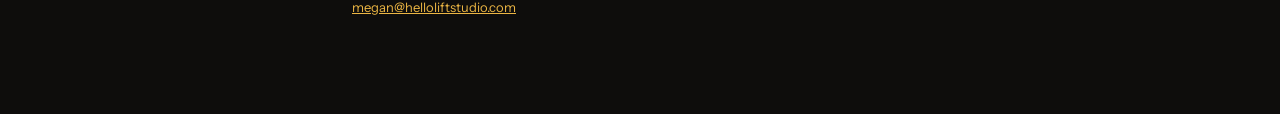
